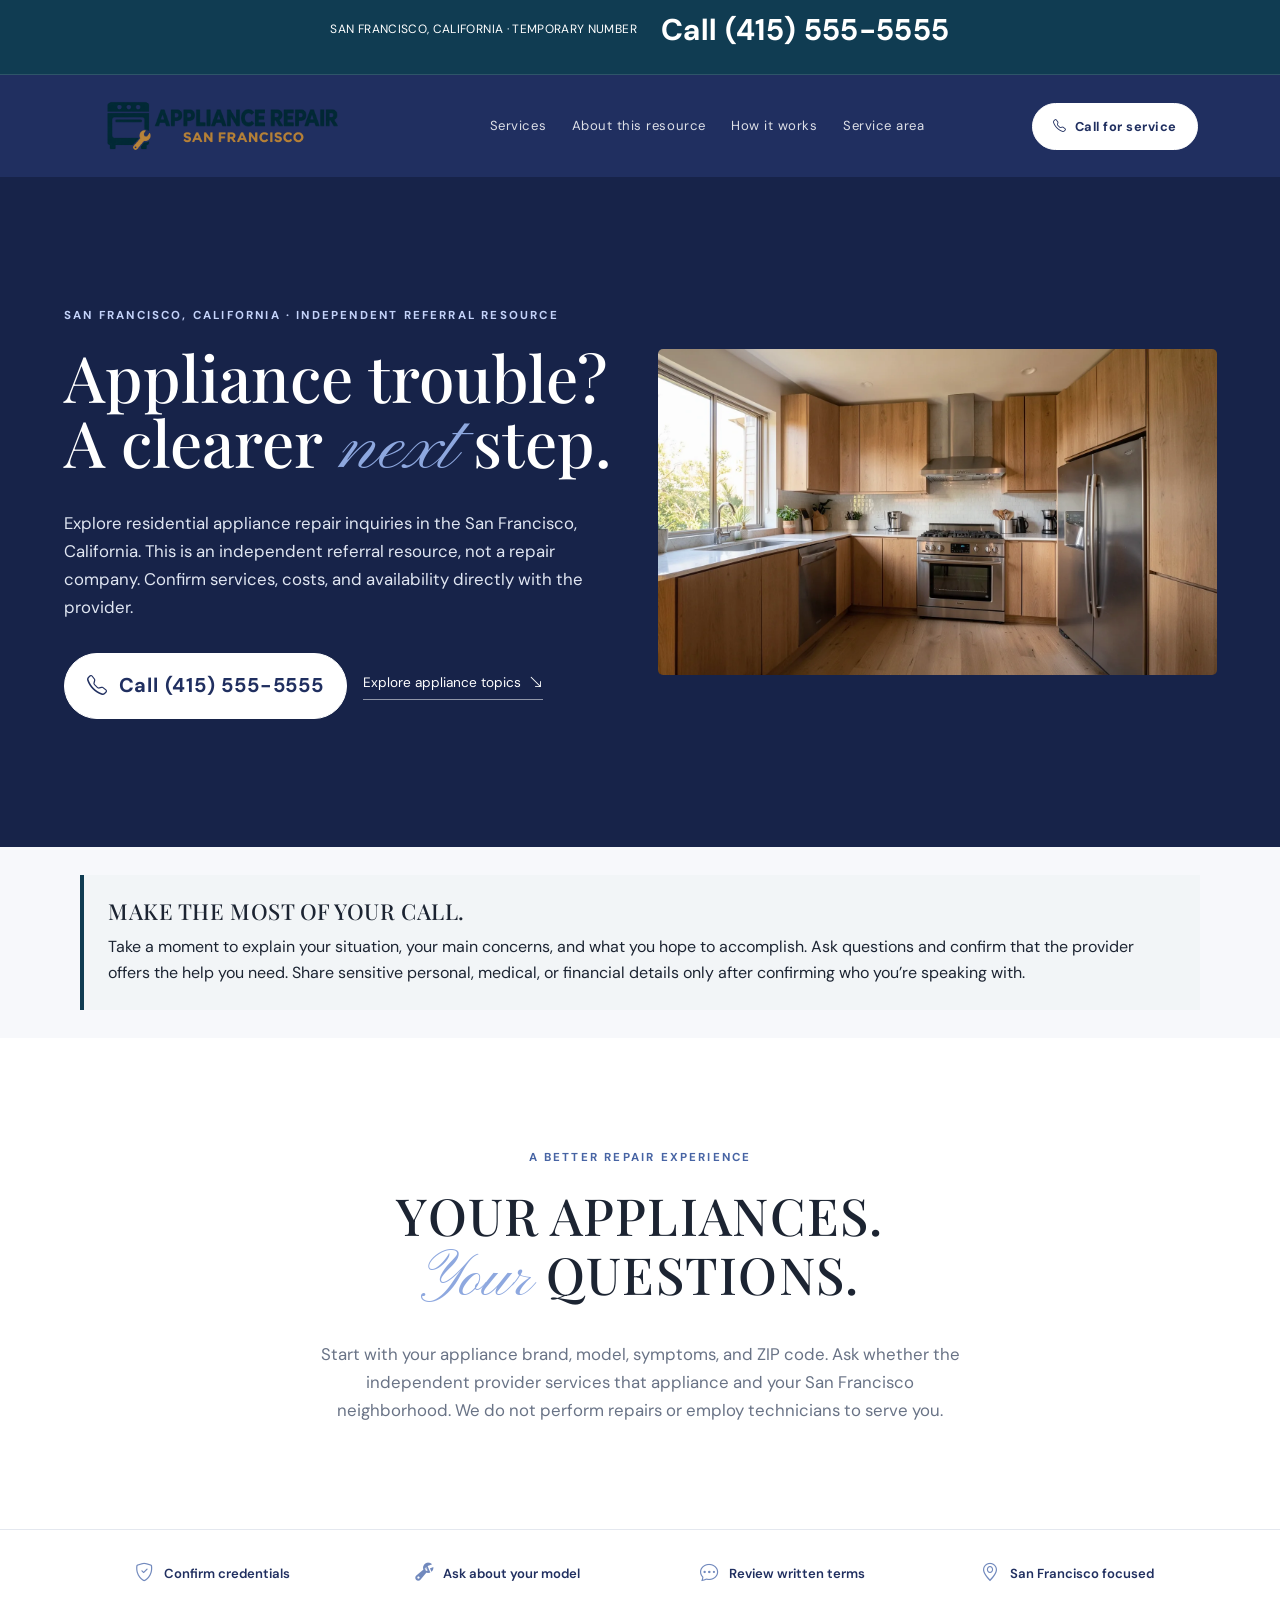
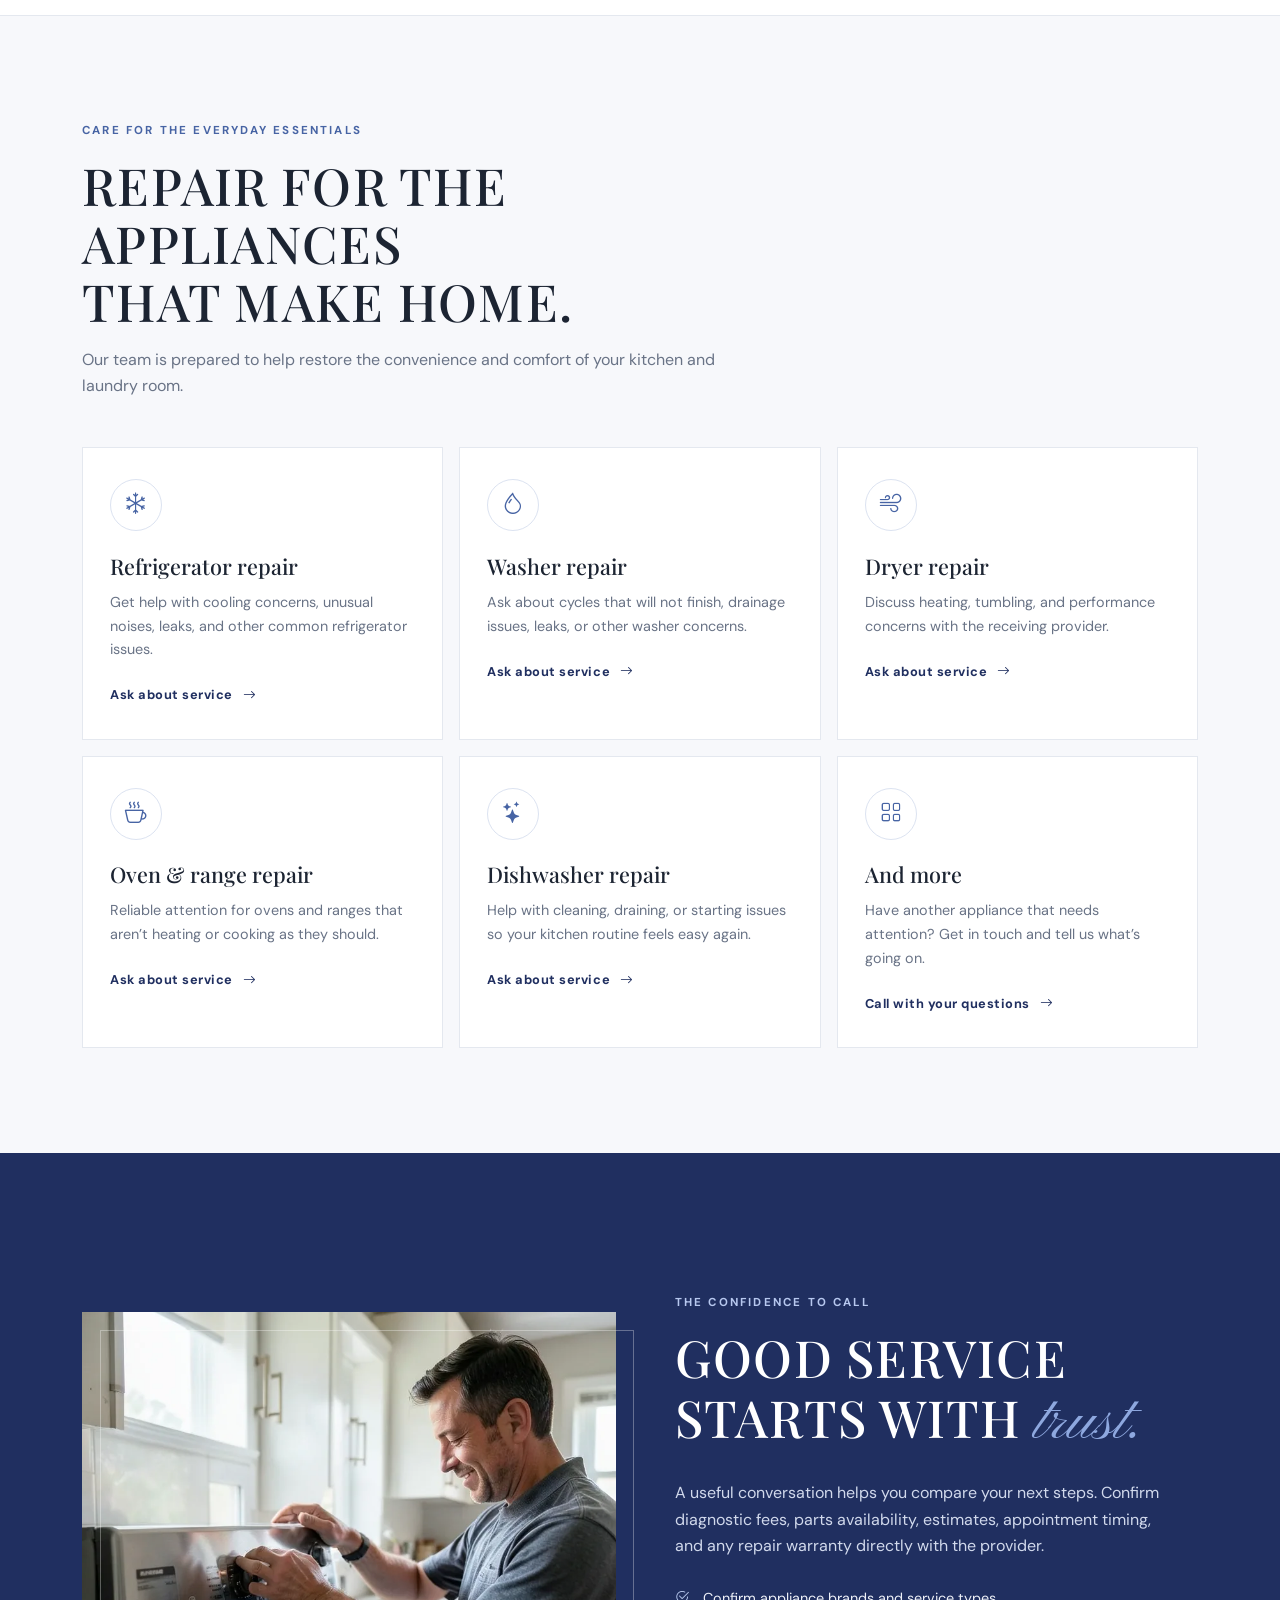
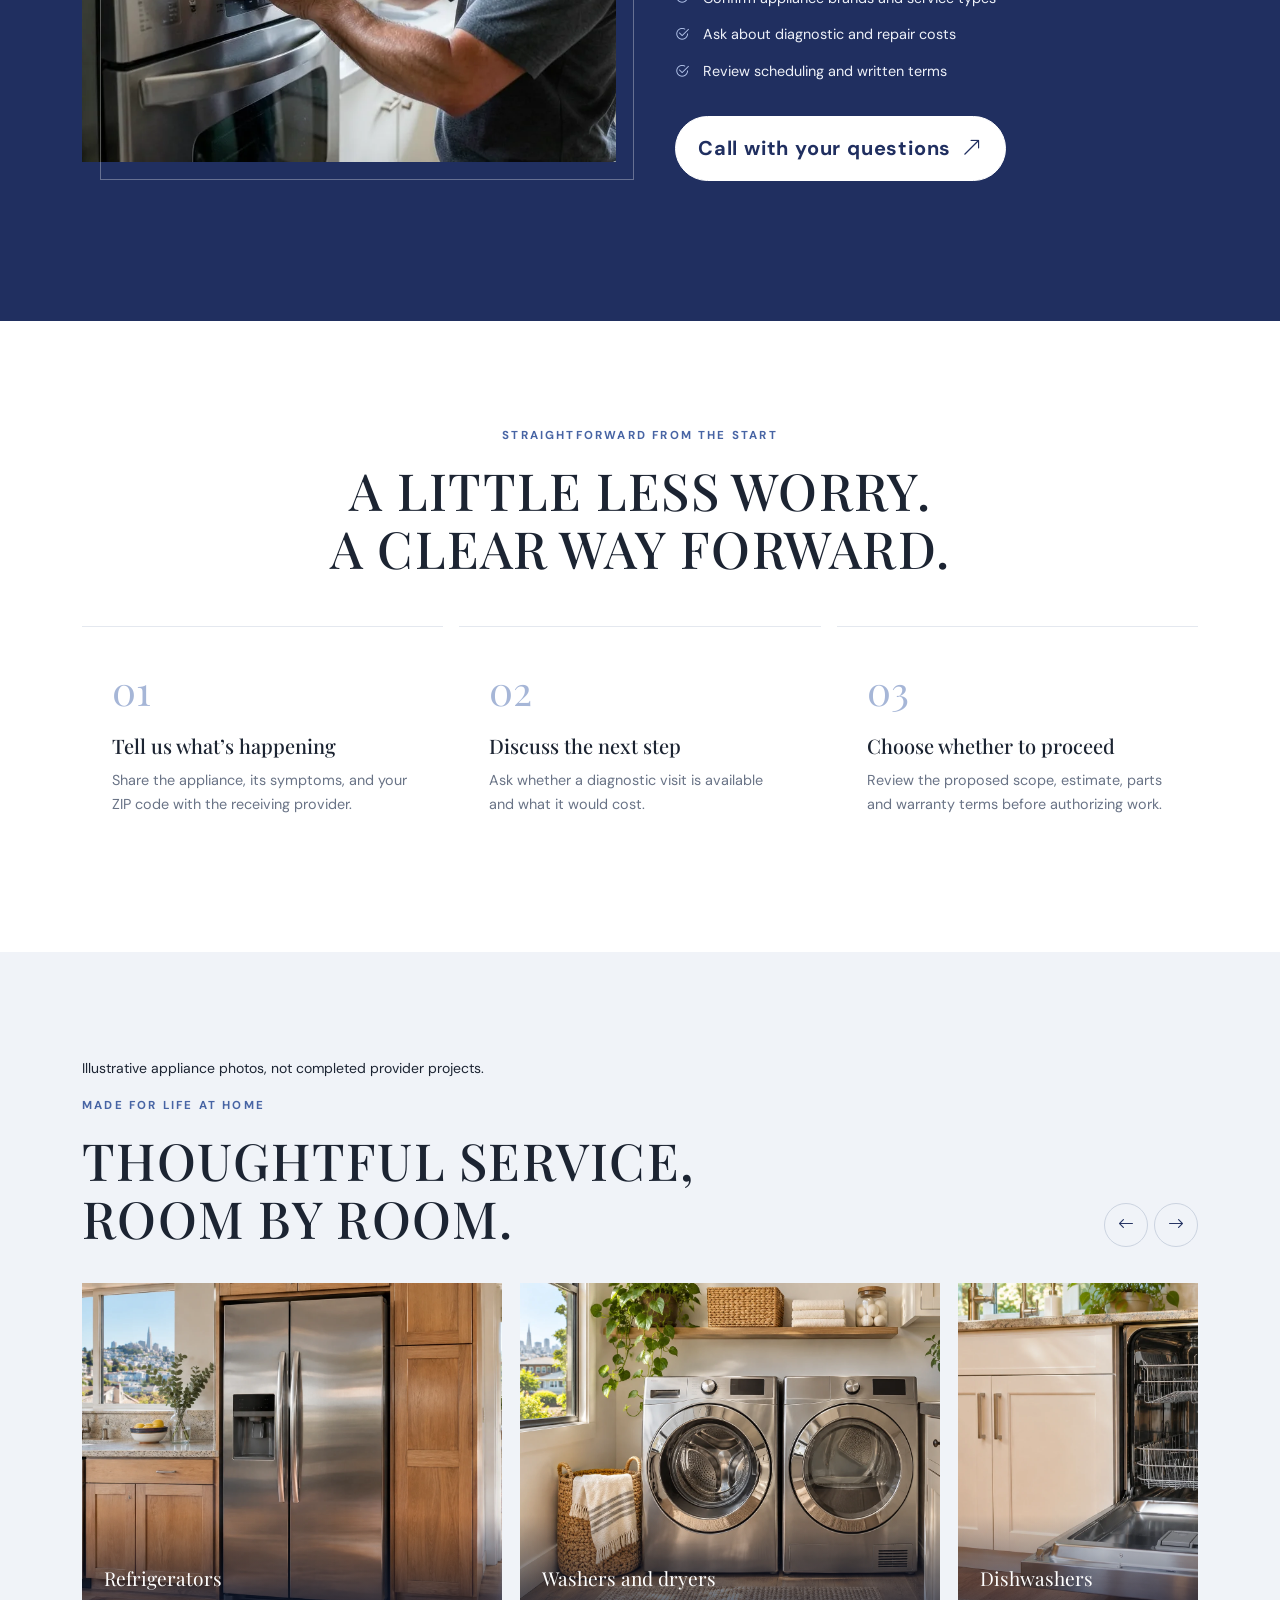
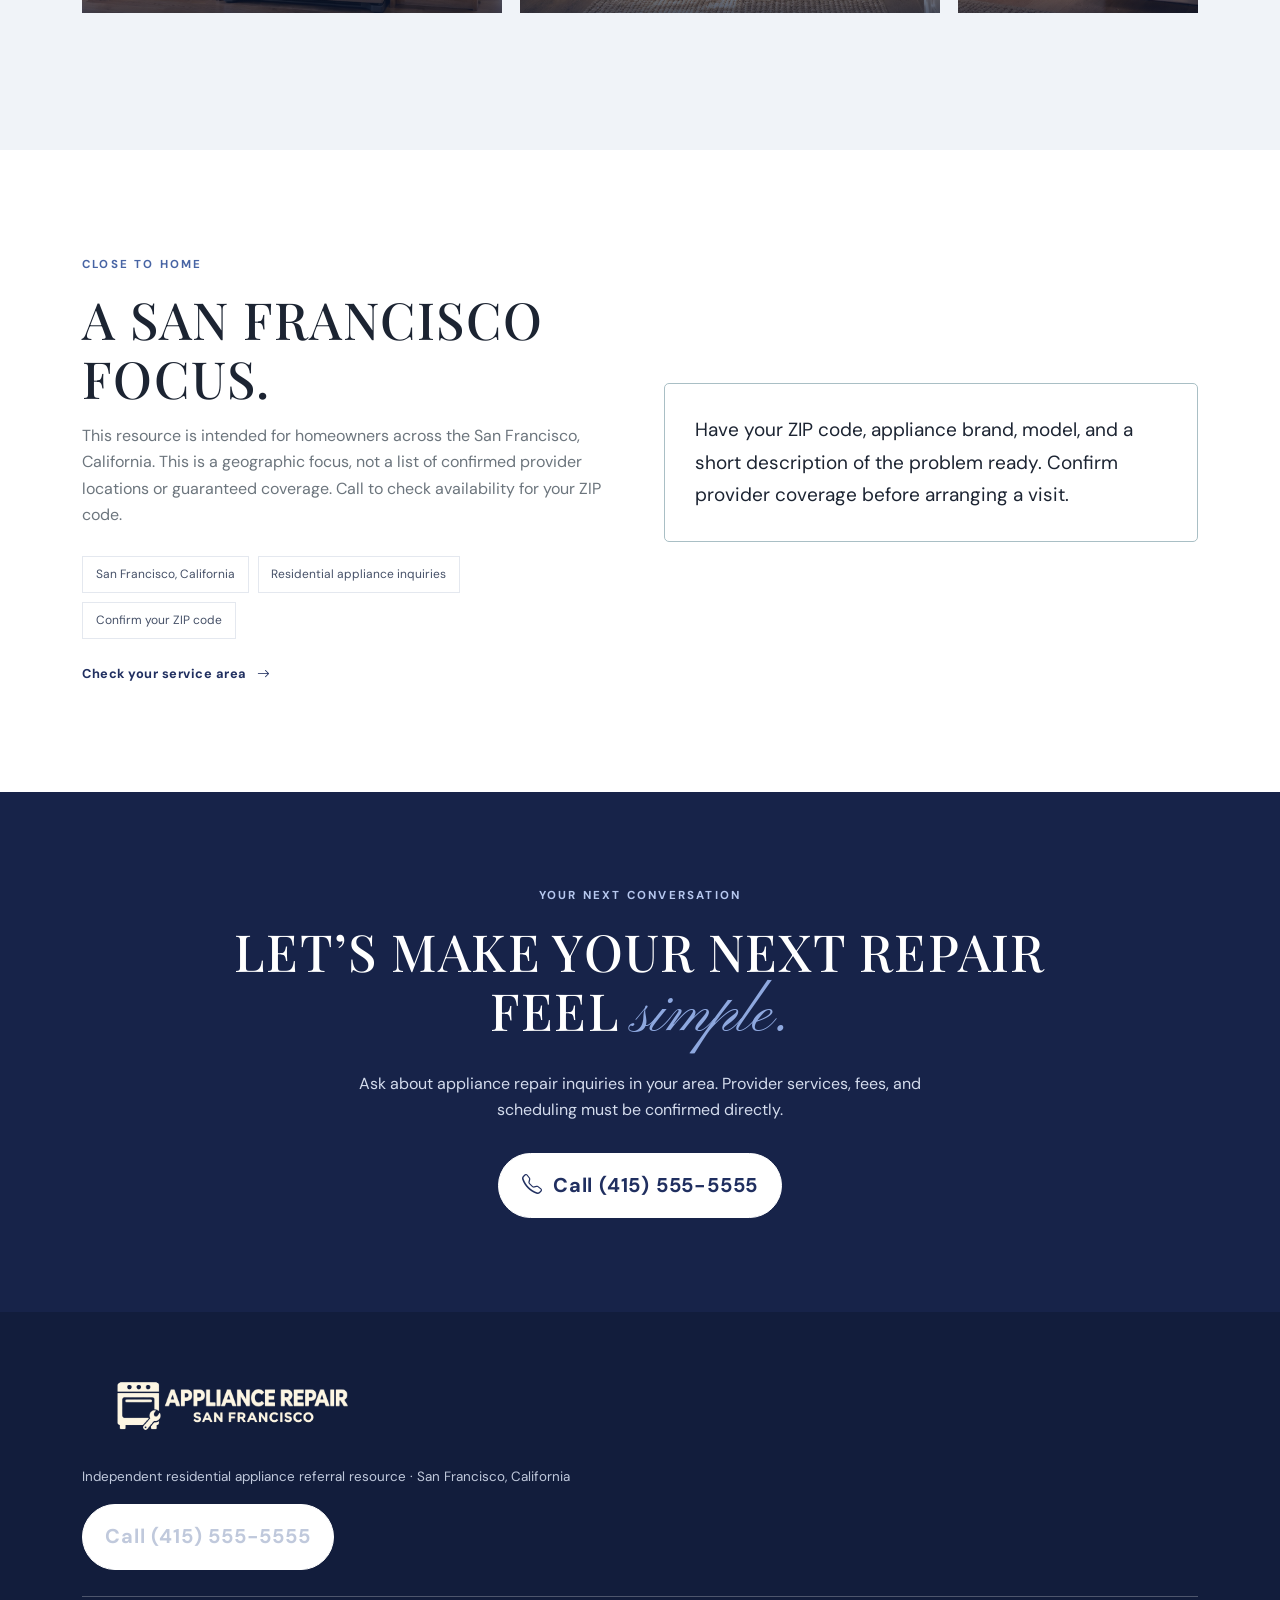
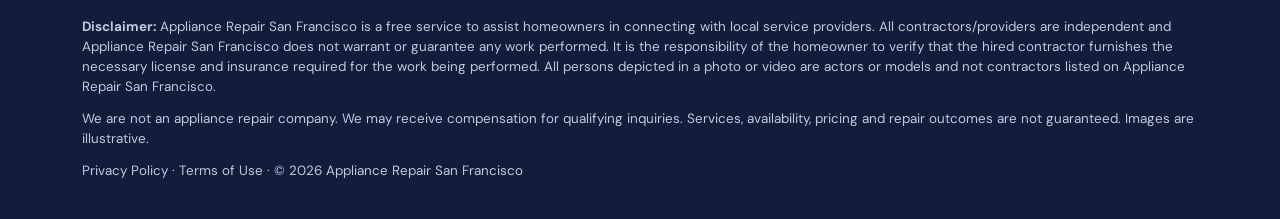
==== index.html @ e48ac413 "Add files via upload" ====
<!doctype html>
<html lang="en">
<head>
  <meta charset="utf-8">
  <meta name="viewport" content="width=device-width, initial-scale=1">
  <meta name="description" content="Independent residential appliance repair referral information for the San Francisco, California. Ask about appliance brands, service availability, costs and scheduling.">
  <title>Appliance Repair San Francisco | Trusted Local Service</title>
  <link rel="preconnect" href="https://fonts.googleapis.com">
  <link rel="preconnect" href="https://fonts.gstatic.com" crossorigin>
  <link href="https://fonts.googleapis.com/css2?family=DM+Sans:wght@400;500;600;700&family=Playfair+Display:wght@500;600;700&family=Pinyon+Script&display=swap" rel="stylesheet">
  <link href="https://cdn.jsdelivr.net/npm/bootstrap@5.3.3/dist/css/bootstrap.min.css" rel="stylesheet">
  <link href="https://cdn.jsdelivr.net/npm/bootstrap-icons@1.11.3/font/bootstrap-icons.min.css" rel="stylesheet">
  
<link rel="stylesheet" href="css/style.css?v=san-francisco-logo-2">
</head>
<body>
  <header class="site-nav" id="siteNav">
    <div class="topline"><a href="tel:+14155555555"><span>SAN FRANCISCO, CALIFORNIA · TEMPORARY NUMBER</span><strong>Call (415) 555-5555</strong></a></div>
    </div>
    <nav class="navbar navbar-expand-lg" aria-label="Main navigation">
      <div class="container">
        <a class="brand appliance-logo" href="index.html" aria-label="Appliance Repair San Francisco home" style="display:block;width:280px;max-width:55vw"><img src="assets/san-francisco-appliance-repair-logo.png" alt="Appliance Repair San Francisco" width="280" style="display:block;width:100%;height:auto;max-height:80px;object-fit:contain"></a>
        <button class="navbar-toggler" type="button" data-bs-toggle="collapse" data-bs-target="#mainNav" aria-controls="mainNav" aria-expanded="false" aria-label="Toggle navigation">
          <i class="bi bi-list fs-3"></i>
        </button>
        <div class="collapse navbar-collapse justify-content-center" id="mainNav">
          <ul class="navbar-nav align-items-lg-center">
            <li class="nav-item"><a class="nav-link" href="#services">Services</a></li>
            <li class="nav-item"><a class="nav-link" href="#about">About this resource</a></li>
            <li class="nav-item"><a class="nav-link" href="#process">How it works</a></li>
            <li class="nav-item"><a class="nav-link" href="#areas">Service area</a></li>
          </ul>
        </div>
        <a class="nav-cta d-none d-lg-inline-flex align-items-center gap-2" href="tel:+14155555555"><i class="bi bi-telephone"></i> Call for service</a>
      </div>
    </nav>
  </header>

  <main id="home">
    <section class="hero" aria-label="Appliance repair in the Bay Area">
      <div class="hero-sticky">
        <img class="hero-image" id="heroImage" src="assets/img-1.webp" alt="Bright modern home kitchen with stainless steel appliances">
        <div class="hero-shade"></div>
        <div class="container hero-content">
          <div class="eyebrow">San Francisco, California · Independent referral resource</div>
          <h1>Appliance trouble?<br>A clearer <span class="script">next</span> step.</h1>
          <p>Explore residential appliance repair inquiries in the San Francisco, California. This is an independent referral resource, not a repair company. Confirm services, costs, and availability directly with the provider.</p>
          <div class="hero-actions">
            <a class="btn-primary-custom" href="tel:+14155555555"><i class="bi bi-telephone"></i> Call (415) 555-5555</a>
            <a class="text-link" href="#services">Explore appliance topics <i class="bi bi-arrow-down-right ms-1"></i></a>
          </div>
        </div>
        <div class="hero-note">San Francisco residential appliance inquiries</div>
        
      </div>
    </section><aside class="call-preparation"><h2>Make the most of your call.</h2><p>Take a moment to explain your situation, your main concerns, and what you hope to accomplish. Ask questions and confirm that the provider offers the help you need. Share sensitive personal, medical, or financial details only after confirming who you’re speaking with.</p></aside>

    <section class="intro">
      <div class="container reveal">
        <div class="intro-copy">
          <div class="eyebrow">A better repair experience</div>
          <h2>Your appliances.<br><span class="script">Your</span> questions.</h2>
          <p>Start with your appliance brand, model, symptoms, and ZIP code. Ask whether the independent provider services that appliance and your San Francisco neighborhood. We do not perform repairs or employ technicians to serve you.</p>
        </div>
      </div>
    </section>
    <div class="trust-strip">
      <div class="container">
        <div class="row align-items-center">
          <div class="col-6 col-md-3 trust-item"><i class="bi bi-shield-check"></i> Confirm credentials</div>
          <div class="col-6 col-md-3 trust-item"><i class="bi bi-wrench-adjustable"></i> Ask about your model</div>
          <div class="col-6 col-md-3 trust-item"><i class="bi bi-chat-dots"></i> Review written terms</div>
          <div class="col-6 col-md-3 trust-item"><i class="bi bi-geo-alt"></i> San Francisco focused</div>
        </div>
      </div>
    </div>

    <section class="services-section section-pad" id="services">
      <div class="container">
        <div class="section-heading reveal mb-5">
          <div class="eyebrow">Care for the everyday essentials</div>
          <h2 class="mt-3">Repair for the appliances<br>that make home.</h2>
          <p>Our team is prepared to help restore the convenience and comfort of your kitchen and laundry room.</p>
        </div>
        <div class="row g-3">
          <div class="col-sm-6 col-lg-4 reveal"><article class="service-card"><div class="service-icon"><i class="bi bi-snow"></i></div><h3>Refrigerator repair</h3><p>Get help with cooling concerns, unusual noises, leaks, and other common refrigerator issues.</p><a class="arrow-link" href="tel:+14155555555">Ask about service <i class="bi bi-arrow-right"></i></a></article></div>
          <div class="col-sm-6 col-lg-4 reveal"><article class="service-card"><div class="service-icon"><i class="bi bi-droplet"></i></div><h3>Washer repair</h3><p>Ask about cycles that will not finish, drainage issues, leaks, or other washer concerns.</p><a class="arrow-link" href="tel:+14155555555">Ask about service <i class="bi bi-arrow-right"></i></a></article></div>
          <div class="col-sm-6 col-lg-4 reveal"><article class="service-card"><div class="service-icon"><i class="bi bi-wind"></i></div><h3>Dryer repair</h3><p>Discuss heating, tumbling, and performance concerns with the receiving provider.</p><a class="arrow-link" href="tel:+14155555555">Ask about service <i class="bi bi-arrow-right"></i></a></article></div>
          <div class="col-sm-6 col-lg-4 reveal"><article class="service-card"><div class="service-icon"><i class="bi bi-cup-hot"></i></div><h3>Oven &amp; range repair</h3><p>Reliable attention for ovens and ranges that aren’t heating or cooking as they should.</p><a class="arrow-link" href="tel:+14155555555">Ask about service <i class="bi bi-arrow-right"></i></a></article></div>
          <div class="col-sm-6 col-lg-4 reveal"><article class="service-card"><div class="service-icon"><i class="bi bi-stars"></i></div><h3>Dishwasher repair</h3><p>Help with cleaning, draining, or starting issues so your kitchen routine feels easy again.</p><a class="arrow-link" href="tel:+14155555555">Ask about service <i class="bi bi-arrow-right"></i></a></article></div>
          <div class="col-sm-6 col-lg-4 reveal"><article class="service-card"><div class="service-icon"><i class="bi bi-grid"></i></div><h3>And more</h3><p>Have another appliance that needs attention? Get in touch and tell us what’s going on.</p><a class="arrow-link" href="tel:+14155555555">Call with your questions <i class="bi bi-arrow-right"></i></a></article></div>
        </div>
      </div>
    </section>

    <section class="about-section section-pad" id="about">
      <div class="container">
        <div class="row align-items-center g-5">
          <div class="col-lg-6 reveal">
            <div class="about-photo-wrap">
              <img class="about-photo" src="assets/img-3.webp" alt="Appliance technician carefully working in a bright home kitchen">
              <div class="photo-frame"></div>
            </div>
          </div>
          <div class="col-lg-6 reveal">
            <div class="about-copy">
              <div class="eyebrow">The confidence to call</div>
              <h2>Good service<br>starts with <span class="script">trust.</span></h2>
              <p>A useful conversation helps you compare your next steps. Confirm diagnostic fees, parts availability, estimates, appointment timing, and any repair warranty directly with the provider.</p>
              <ul class="about-list">
                <li><i class="bi bi-check2-circle"></i> Confirm appliance brands and service types</li>
                <li><i class="bi bi-check2-circle"></i> Ask about diagnostic and repair costs</li>
                <li><i class="bi bi-check2-circle"></i> Review scheduling and written terms</li>
              </ul>
              <a class="btn-primary-custom" href="tel:+14155555555">Call with your questions <i class="bi bi-arrow-up-right"></i></a>
            </div>
          </div>
        </div>
      </div>
    </section>

    

    <section class="process-section section-pad" id="process">
      <div class="container">
        <div class="section-heading text-center mx-auto reveal mb-5">
          <div class="eyebrow">Straightforward from the start</div>
          <h2 class="mt-3">A little less worry.<br>A clear way forward.</h2>
        </div>
        <div class="row g-3">
          <div class="col-md-4 reveal"><article class="step"><div class="step-num">01</div><h3>Tell us what’s happening</h3><p>Share the appliance, its symptoms, and your ZIP code with the receiving provider.</p></article></div>
          <div class="col-md-4 reveal"><article class="step"><div class="step-num">02</div><h3>Discuss the next step</h3><p>Ask whether a diagnostic visit is available and what it would cost.</p></article></div>
          <div class="col-md-4 reveal"><article class="step"><div class="step-num">03</div><h3>Choose whether to proceed</h3><p>Review the proposed scope, estimate, parts and warranty terms before authorizing work.</p></article></div>
        </div>
      </div>
    </section>

    <section class="gallery-section section-pad"><p class="container small">Illustrative appliance photos, not completed provider projects.</p>
      <div class="container">
        <div class="gallery-head reveal">
          <div><div class="eyebrow">Made for life at home</div><h2 class="mt-3 mb-0">Thoughtful service,<br>room by room.</h2></div>
          <div class="gallery-controls d-none d-sm-block"><button type="button" id="slidePrev" aria-label="Previous images"><i class="bi bi-arrow-left"></i></button><button type="button" id="slideNext" aria-label="Next images"><i class="bi bi-arrow-right"></i></button></div>
        </div>
        <div class="gallery-track" id="galleryTrack" aria-label="Appliance service gallery">
          <figure class="gallery-card"><img src="assets/bay-area-refrigerator.webp" alt="Stainless steel side-by-side refrigerator in a residential kitchen" loading="lazy"><figcaption class="gallery-caption">Refrigerators</figcaption></figure>
          <figure class="gallery-card"><img src="assets/bay-area-laundry.webp" alt="Front-loading washer and dryer in a residential laundry room" loading="lazy"><figcaption class="gallery-caption">Washers and dryers</figcaption></figure>
          <figure class="gallery-card"><img src="assets/bay-area-dishwasher.webp" alt="Open dishwasher beneath a home kitchen counter" loading="lazy"><figcaption class="gallery-caption">Dishwashers</figcaption></figure>
          <figure class="gallery-card"><img src="assets/bay-area-range.webp" alt="Stainless steel residential electric range and oven" loading="lazy"><figcaption class="gallery-caption">Ovens and ranges</figcaption></figure>
        </div>
      </div>
    </section>

    <section class="service-area section-pad" id="areas">
      <div class="container">
        <div class="row align-items-center g-5">
          <div class="col-lg-6 reveal">
            <div class="eyebrow">Close to home</div>
            <h2 class="mt-3">A San Francisco<br>focus.</h2>
            <p class="text-secondary mt-3">This resource is intended for homeowners across the San Francisco, California. This is a geographic focus, not a list of confirmed provider locations or guaranteed coverage. Call to check availability for your ZIP code.</p>
            <div class="area-pills"><span>San Francisco, California</span><span>Residential appliance inquiries</span><span>Confirm your ZIP code</span></div>
            <a class="arrow-link d-inline-block mt-4" href="tel:+14155555555">Check your service area <i class="bi bi-arrow-right"></i></a>
          </div>
          <div class="col-lg-6 reveal">
            <p class="coverage-note">Have your ZIP code, appliance brand, model, and a short description of the problem ready. Confirm provider coverage before arranging a visit.</p>
          </div>
        </div>
      </div>
    </section>

    <section class="quote-section">
      <div class="container reveal">
        <div class="eyebrow">Your next conversation</div>
        <h2>Let’s make your next repair feel <span class="script">simple.</span></h2>
        <p>Ask about appliance repair inquiries in your area. Provider services, fees, and scheduling must be confirmed directly.</p>
        <a class="btn-primary-custom" href="tel:+14155555555"><i class="bi bi-telephone"></i> Call (415) 555-5555</a>
      </div>
    </section>
  </main>

  <footer class="footer"><div class="container"><a class="brand appliance-logo" href="index.html" aria-label="Appliance Repair San Francisco home" style="display:block;width:280px;max-width:55vw"><img src="assets/san-francisco-appliance-repair-logo.png" alt="Appliance Repair San Francisco" width="280" style="display:block;width:100%;height:auto;max-height:80px;object-fit:contain"></a><p>Independent residential appliance referral resource · San Francisco, California</p><a class="btn-primary-custom" href="tel:+14155555555">Call (415) 555-5555</a><div class="ppc-disclaimer"><p><strong>Disclaimer:</strong> Appliance Repair San Francisco is a free service to assist homeowners in connecting with local service providers. All contractors/providers are independent and Appliance Repair San Francisco does not warrant or guarantee any work performed. It is the responsibility of the homeowner to verify that the hired contractor furnishes the necessary license and insurance required for the work being performed. All persons depicted in a photo or video are actors or models and not contractors listed on Appliance Repair San Francisco.</p><p>We are not an appliance repair company. We may receive compensation for qualifying inquiries. Services, availability, pricing and repair outcomes are not guaranteed. Images are illustrative.</p><p><a href="privacy.html">Privacy Policy</a> · <a href="terms.html">Terms of Use</a> · © 2026 Appliance Repair San Francisco</p></div></div></footer>

  <script src="https://cdn.jsdelivr.net/npm/bootstrap@5.3.3/dist/js/bootstrap.bundle.min.js"></script>
  <script>const t=document.getElementById('galleryTrack');const reduced=window.matchMedia('(prefers-reduced-motion: reduce)').matches;document.getElementById('slidePrev').addEventListener('click',()=>t.scrollBy({left:-440,behavior:reduced?'auto':'smooth'}));document.getElementById('slideNext').addEventListener('click',()=>t.scrollBy({left:440,behavior:reduced?'auto':'smooth'}));</script>
</body>
</html>
---- css/style.css ----
:root{--navy:#202f60;--navy-deep:#172349;--blue:#4764a4;--ink:#1c2432;--paper:#f7f8fb;--muted:#697386;--line:#e4e8ef;--white:#fff}
    *{box-sizing:border-box}
    html{scroll-behavior:smooth;scroll-padding-top:90px}
    body{font-family:"DM Sans",sans-serif;color:var(--ink);background:var(--paper);line-height:1.65}
    h1,h2,h3,.display-serif{font-family:"Playfair Display",serif}
    h2{font-size:clamp(2rem,4vw,3.4rem);line-height:1.14;letter-spacing:.025em;text-transform:uppercase}
    .script{font-family:"Pinyon Script",cursive;text-transform:none;color:#8ea8df;font-size:1.25em;font-weight:400;letter-spacing:0}
    .eyebrow{font-size:.72rem;letter-spacing:.19em;text-transform:uppercase;font-weight:700;color:var(--blue)}
    .site-nav{position:fixed;inset:0 0 auto;z-index:1000;background:var(--navy);color:#fff;transition:background .3s,box-shadow .3s}
    .site-nav.scrolled{background:rgba(26,40,80,.94);backdrop-filter:blur(12px);box-shadow:0 8px 30px #111a3528}
    .topline{height:36px;border-bottom:1px solid #ffffff20;font-size:.73rem;letter-spacing:.03em}
    .topline a{color:#fff;text-decoration:none}
    .navbar{min-height:78px;padding-top:.7rem;padding-bottom:.7rem}
    .brand{display:flex;align-items:center;gap:.7rem;color:white;text-decoration:none;font-weight:700;line-height:1.1;font-size:.94rem;letter-spacing:.02em}
    .brand-mark{width:38px;height:38px;border:1px solid #ffffff80;border-radius:50%;display:grid;place-items:center;color:#d7e2ff;font-size:1.1rem}
    .nav-link{color:#ffffffd9!important;font-size:.82rem;letter-spacing:.04em;padding:.65rem .8rem!important}
    .nav-link:hover{color:#fff!important}
    .nav-cta,.btn-primary-custom{background:#fff;color:var(--navy);border:1px solid #fff;border-radius:999px;padding:.75rem 1.25rem;font-size:.8rem;font-weight:700;letter-spacing:.04em;text-decoration:none;transition:.25s}
    .nav-cta:hover{background:#e9efff;color:var(--navy);transform:translateY(-2px)}
    .navbar-toggler{color:white;border-color:#ffffff60}
    .navbar-toggler:focus{box-shadow:0 0 0 .2rem #ffffff36}
    .hero{height:100svh;min-height:670px;position:relative;background:#172349}
    .hero-sticky{position:sticky;top:0;height:100svh;min-height:670px;overflow:hidden}
    .hero-image,.hero-image-two{position:absolute;inset:0;width:100%;height:100%;object-fit:cover}
    .hero-image{transform:scale(1.04);will-change:transform}
    .hero-image-two{opacity:0;transition:opacity .2s;will-change:opacity}
    .hero-shade{position:absolute;inset:0;background:linear-gradient(90deg,rgba(13,24,51,.78),rgba(16,29,61,.34) 58%,rgba(13,24,51,.16)),linear-gradient(0deg,rgba(12,23,46,.65),transparent 55%)}
    .hero-content{position:absolute;left:0;right:0;bottom:0;padding:0 0 clamp(5rem,11vh,9rem);color:white}
    .hero-content h1{font-size:clamp(2.8rem,7vw,6.5rem);line-height:1.02;max-width:850px;margin:1.15rem 0 1.25rem}
    .hero-content p{max-width:540px;color:#e0e6f2;font-size:1.05rem}
    .hero .eyebrow{color:#c4d3fa}
    .hero-actions{display:flex;align-items:center;gap:1rem;flex-wrap:wrap;margin-top:2rem}
    .btn-primary-custom{display:inline-flex;align-items:center;gap:.65rem;background:#fff;color:var(--navy);padding:.95rem 1.4rem}
    .btn-primary-custom:hover{background:#e7edfc;color:var(--navy);transform:translateY(-2px)}
    .text-link{color:white;text-decoration:none;font-size:.85rem;border-bottom:1px solid #ffffff85;padding-bottom:4px}
    .hero-note{position:absolute;right:4.5%;bottom:4rem;color:#ffffffd9;font-size:.73rem;letter-spacing:.15em;text-transform:uppercase;writing-mode:vertical-rl}
    .scroll-cue{position:absolute;bottom:2rem;left:50%;color:#ffffffb8;font-size:.69rem;letter-spacing:.18em;text-transform:uppercase}
    .intro{padding:110px 0 105px;background:white}
    .intro-copy{max-width:710px;margin:auto;text-align:center}
    .intro-copy h2{margin:1.2rem 0 1.5rem}
    .intro-copy p{color:var(--muted);max-width:650px;margin:0 auto;font-size:1.05rem}
    .trust-strip{border-top:1px solid var(--line);border-bottom:1px solid var(--line);background:#fff}
    .trust-item{padding:27px 12px;text-align:center;color:var(--navy);font-size:.82rem;font-weight:600}
    .trust-item i{font-size:1.15rem;margin-right:.45rem;color:#7189bd}
    .section-pad{padding:105px 0}
    .services-section{background:var(--paper)}
    .section-heading{max-width:660px}
    .section-heading p{color:var(--muted);margin-top:1rem}
    .service-card{height:100%;background:white;border:1px solid var(--line);padding:31px 27px;transition:transform .3s,box-shadow .3s}
    .service-card:hover{transform:translateY(-7px);box-shadow:0 18px 42px #17234913}
    .service-icon{width:52px;height:52px;border:1px solid #dce3f1;border-radius:50%;display:grid;place-items:center;color:var(--blue);font-size:1.35rem;margin-bottom:1.4rem}
    .service-card h3{font-size:1.35rem;margin-bottom:.7rem}
    .service-card p{font-size:.9rem;color:var(--muted);margin-bottom:1.2rem}
    .arrow-link{font-size:.8rem;font-weight:700;letter-spacing:.04em;color:var(--navy);text-decoration:none}
    .arrow-link i{margin-left:.4rem;transition:margin .2s}
    .arrow-link:hover i{margin-left:.7rem}
    .about-section{background:var(--navy);color:white;overflow:hidden}
    .about-section .eyebrow{color:#b7c8ef}
    .about-section p{color:#d1d9ec}
    .about-photo-wrap{position:relative;min-height:450px}
    .about-photo{position:absolute;width:100%;height:100%;inset:0;object-fit:cover}
    .photo-frame{position:absolute;inset:18px -18px -18px 18px;border:1px solid #ffffff50;pointer-events:none}
    .about-copy{padding:35px 7% 35px 2%}
    .about-copy h2{margin:1rem 0 1.3rem}
    .about-list{list-style:none;padding:0;margin:1.7rem 0 2rem}
    .about-list li{margin:.8rem 0;color:#eef1f8;font-size:.9rem}
    .about-list i{color:#b8c9ef;margin-right:.65rem}
    .metrics{background:#fff;padding:45px 0;border-bottom:1px solid var(--line)}
    .metric{padding:10px 25px;text-align:center;border-right:1px solid var(--line)}
    .metric:last-child{border:0}
    .metric-number{font-family:"Playfair Display",serif;color:var(--navy);font-size:2.6rem;line-height:1.1}
    .metric-label{font-size:.72rem;color:var(--muted);letter-spacing:.1em;text-transform:uppercase;margin-top:.5rem}
    .process-section{background:#fff}
    .step{padding:30px;border-top:1px solid var(--line);height:100%}
    .step-num{font-family:"Playfair Display",serif;color:#a6b6d7;font-size:2.5rem}
    .step h3{font-size:1.25rem;margin:.7rem 0}
    .step p{font-size:.9rem;color:var(--muted);margin:0}
    .gallery-section{background:#f0f3f8}
    .gallery-head{display:flex;align-items:end;justify-content:space-between;gap:1rem;margin-bottom:2rem}
    .gallery-controls button{width:44px;height:44px;border:1px solid #cbd3e0;background:transparent;border-radius:50%;color:var(--navy);margin-left:.4rem}
    .gallery-controls button:hover{background:var(--navy);color:#fff}
    .gallery-track{display:flex;gap:18px;overflow-x:auto;scroll-snap-type:x mandatory;scrollbar-width:none;padding:4px 2px 16px}
    .gallery-track::-webkit-scrollbar{display:none}
    .gallery-card{position:relative;flex:0 0 min(72vw,420px);height:330px;overflow:hidden;scroll-snap-align:start;background:#dce1ea}
    .gallery-card img{width:100%;height:100%;object-fit:cover;transition:transform .7s}
    .gallery-card:hover img{transform:scale(1.06)}
    .gallery-caption{position:absolute;inset:auto 0 0;padding:48px 22px 19px;color:white;background:linear-gradient(transparent,#0e1a34b8);font-family:"Playfair Display",serif;font-size:1.2rem}
    .service-area{background:white}
    .map-panel{min-height:290px;background:linear-gradient(130deg,#e6ebf3,#f7f8fb);display:grid;place-items:center;position:relative;overflow:hidden;border:1px solid var(--line)}
    .map-panel:before,.map-panel:after{content:"";position:absolute;width:150%;height:1px;background:#d1d9e6;transform:rotate(-25deg)}
    .map-panel:after{transform:rotate(26deg)}
    .map-pin{position:relative;z-index:1;width:58px;height:58px;border-radius:50% 50% 50% 4px;transform:rotate(-45deg);display:grid;place-items:center;background:var(--navy);color:white;box-shadow:0 8px 25px #202f6040}
    .map-pin i{transform:rotate(45deg)}
    .area-pills{display:flex;flex-wrap:wrap;gap:9px;margin-top:1.7rem}
    .area-pills span{border:1px solid var(--line);padding:.48rem .8rem;font-size:.75rem;color:#465168;background:#fff}
    .quote-section{background:var(--navy-deep);color:#fff;text-align:center;padding:94px 0}
    .quote-section .eyebrow{color:#b7c8ef}
    .quote-section h2{max-width:820px;margin:1.1rem auto}
    .quote-section p{color:#d4dced;max-width:600px;margin:0 auto 1.8rem}
    .footer{background:#121d3c;color:#d0d8e8;padding:54px 0 25px}
    .footer .brand{margin-bottom:1rem}
    .footer p,.footer a{font-size:.84rem;color:#c0c9dc}
    .footer a{text-decoration:none}
    .footer a:hover{color:white}
    .footer-title{color:white;font-size:.72rem;letter-spacing:.14em;text-transform:uppercase;margin-bottom:1rem}
    .footer-bottom{border-top:1px solid #ffffff20;margin-top:38px;padding-top:20px;font-size:.72rem;color:#9eabc5}
    .reveal{opacity:0;transform:translateY(24px);transition:opacity .7s ease,transform .7s ease}
    .reveal.visible{opacity:1;transform:none}
    @media(max-width:767px){
      .topline{height:32px}.topline .top-right{display:none}
      .navbar{min-height:68px}.navbar-collapse{background:var(--navy);padding:1rem 0 1.3rem}
      .hero{min-height:650px}.hero-sticky{min-height:650px}
      .hero-content{padding-bottom:7rem}.hero-note{display:none}.scroll-cue{left:auto;right:7%;bottom:2rem}
      .intro,.section-pad{padding:76px 0}
      .about-photo-wrap{min-height:320px;margin:0 10px}
      .about-copy{padding:60px 12px 15px}
      .metric{border:0;padding:18px 8px}
      .metric-number{font-size:2.1rem}
      .gallery-head{align-items:start}
      .gallery-card{height:280px;flex-basis:82vw}
      .quote-section{padding:75px 0}
    }
    @media(prefers-reduced-motion:reduce){
      *,*::before,*::after{scroll-behavior:auto!important;transition-duration:.01ms!important;animation-duration:.01ms!important}
      .hero-image{transform:none!important}
    }
.site-nav{position:sticky!important;top:0!important;z-index:2000}.topline{height:auto!important;min-height:75px!important;background:#103c52!important;padding:10px 18px!important}.topline>a{display:flex;align-items:center;justify-content:center;gap:24px;color:white;text-decoration:none}.topline span{font-size:12px}.topline strong{font-size:30px;line-height:1.3;white-space:nowrap}.hero{height:auto!important}.hero-sticky{position:relative!important;height:auto!important;display:grid;grid-template-columns:1fr 1fr;align-items:center;gap:35px;padding:45px max(5vw,22px);overflow:visible}.hero-image{position:relative!important;inset:auto!important;grid-column:2;grid-row:1;width:100%!important;height:auto!important;transform:none!important;object-fit:contain;border-radius:5px}.hero-content{position:relative!important;inset:auto!important;grid-column:1;grid-row:1;padding:0!important;color:#fff}.hero-content h1{font-size:clamp(44px,5vw,70px)}.hero-shade,.hero-note{display:none!important}.reveal{opacity:1!important;transform:none!important}.btn-primary-custom{font-size:20px!important}.call-preparation{max-width:1120px;width:calc(100% - 40px);margin:28px auto;padding:24px;background:#f2f5f7;border-left:4px solid #103c52}.call-preparation h2{font-size:22px;margin:0 0 10px}.call-preparation p{font-size:16px;line-height:1.6;margin:0}.coverage-note{padding:30px;border:1px solid #a9bfc5;border-radius:5px;font-size:19px;line-height:1.7}.ppc-disclaimer{margin-top:26px;padding-top:20px;border-top:1px solid #ffffff40;font-size:13px;line-height:1.5}.ppc-disclaimer p{margin-bottom:12px}.policy{max-width:900px;margin:auto;padding:55px 24px}.policy h1{font-size:44px}.policy h2{font-size:26px;margin-top:30px}section[id]{scroll-margin-top:180px}@media(max-width:767px){.topline>a{flex-direction:column;gap:2px}.topline span{font-size:10px}.topline strong{font-size:28px}.hero-sticky{display:flex;flex-direction:column;padding:25px 22px 45px}.hero-image{order:0}.hero-content{order:1}.hero-content h1{font-size:48px}}

.navbar .appliance-logo{flex:0 0 auto;margin-right:20px}.appliance-logo img{display:block;max-width:100%;height:auto}.footer .appliance-logo{width:300px!important;max-width:100%!important;margin-bottom:20px}.footer .appliance-logo img{filter:brightness(0) invert(95%) sepia(12%) saturate(250%)}.policy>.appliance-logo{margin-bottom:28px}@media(max-width:767px){.navbar .appliance-logo{width:220px!important;max-width:62vw!important;margin-right:10px}.navbar .appliance-logo img{max-height:65px!important}}
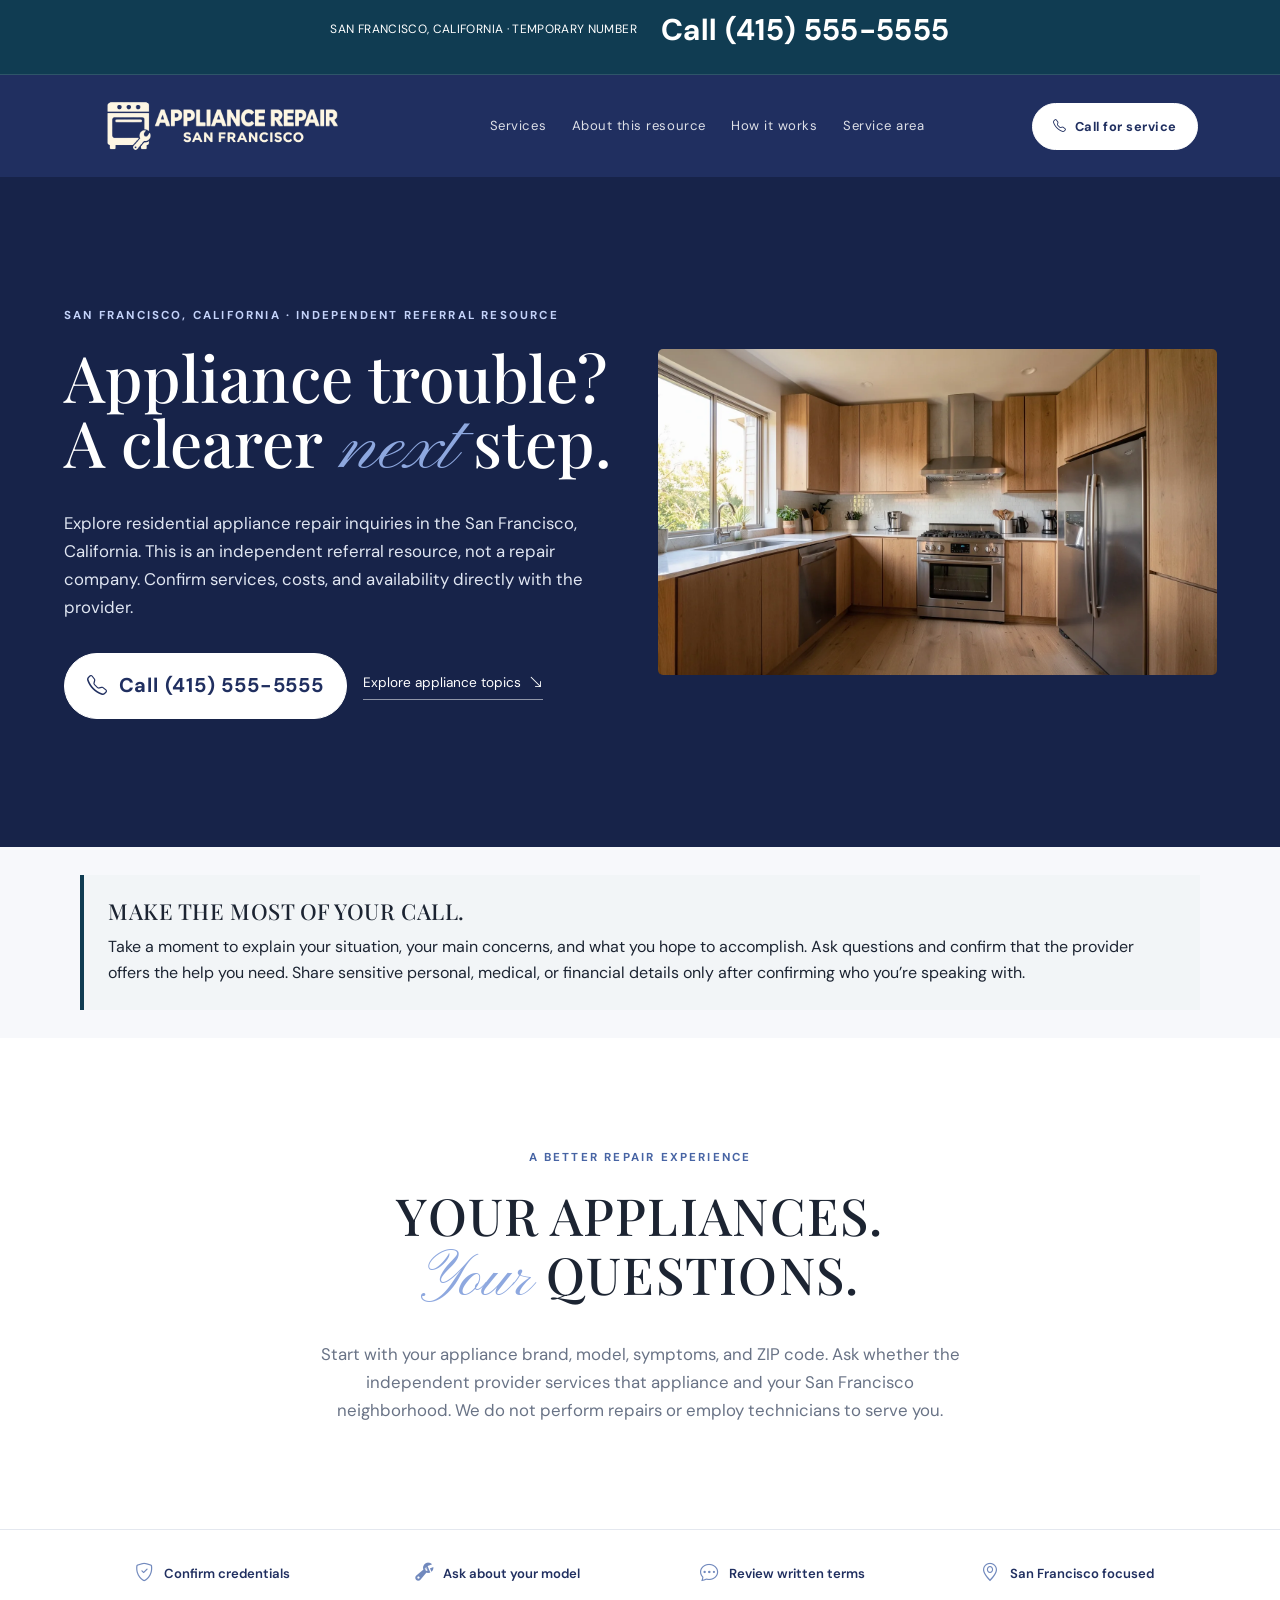
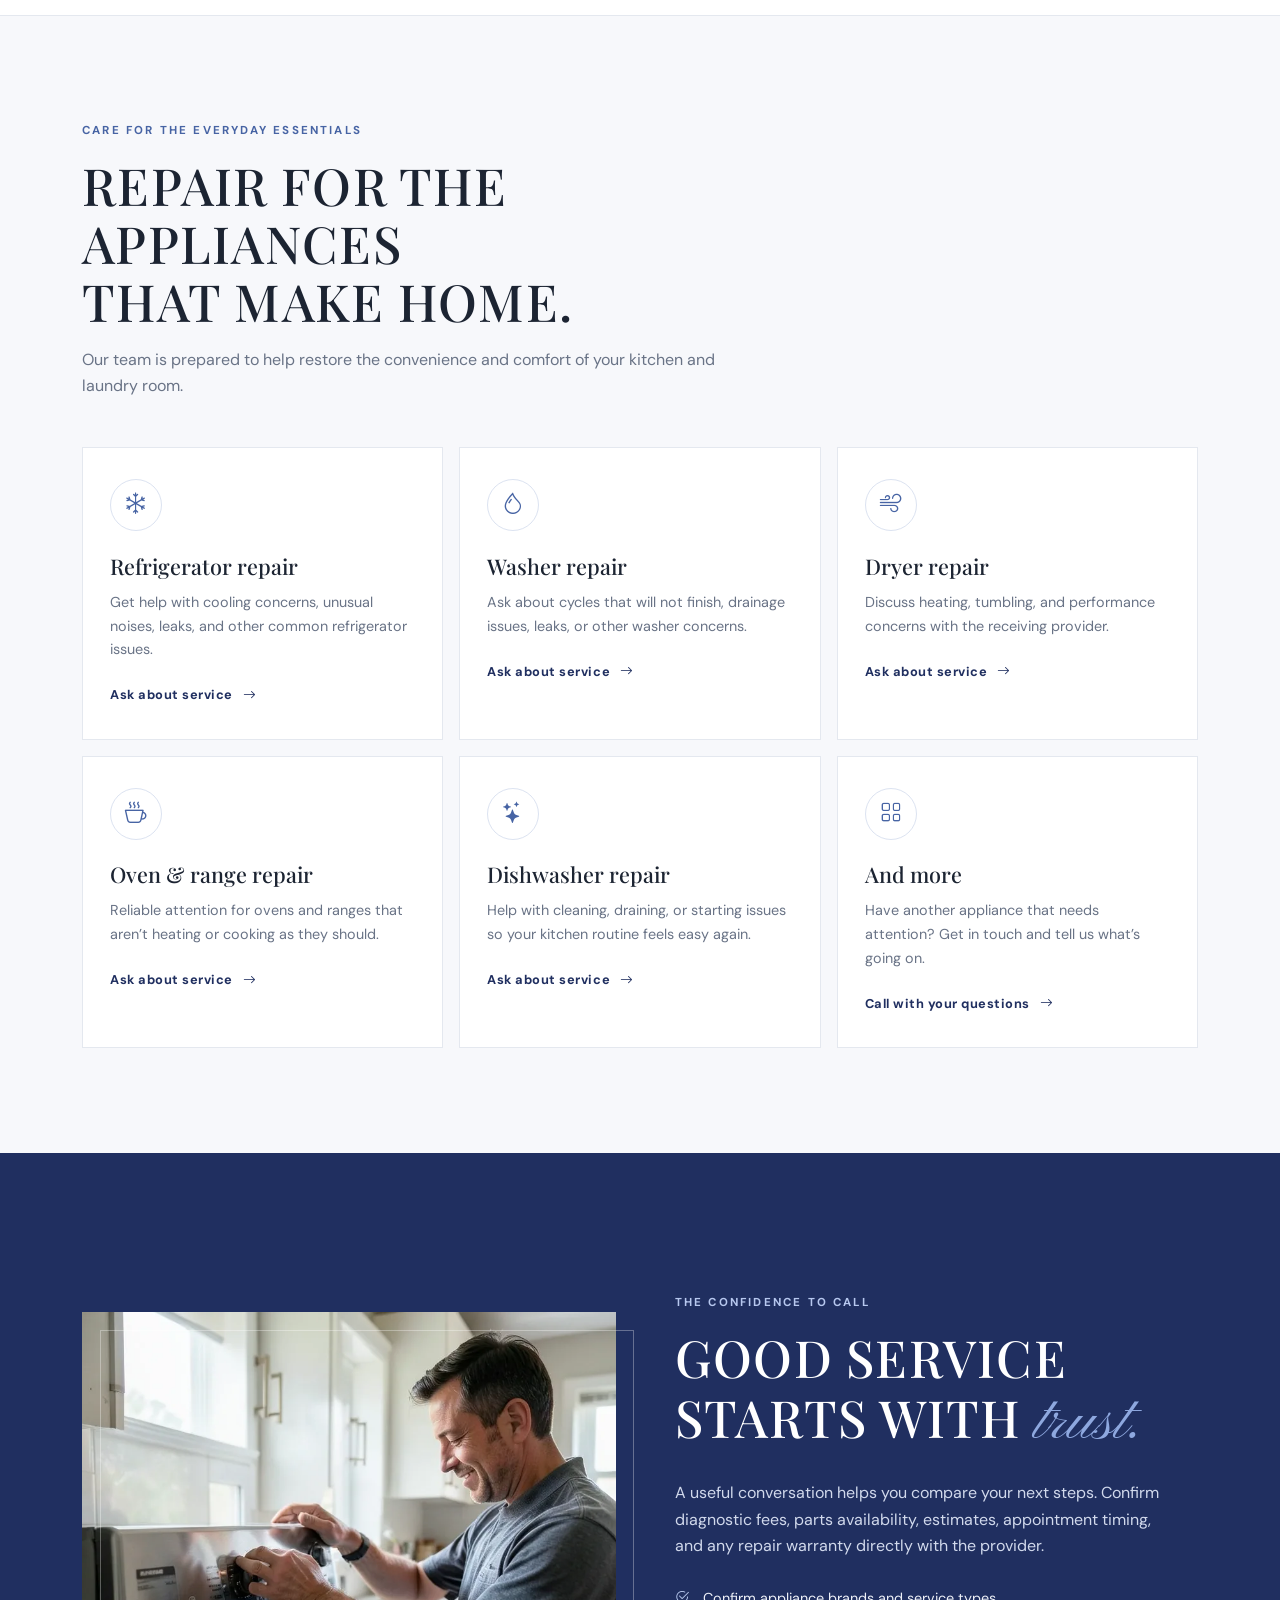
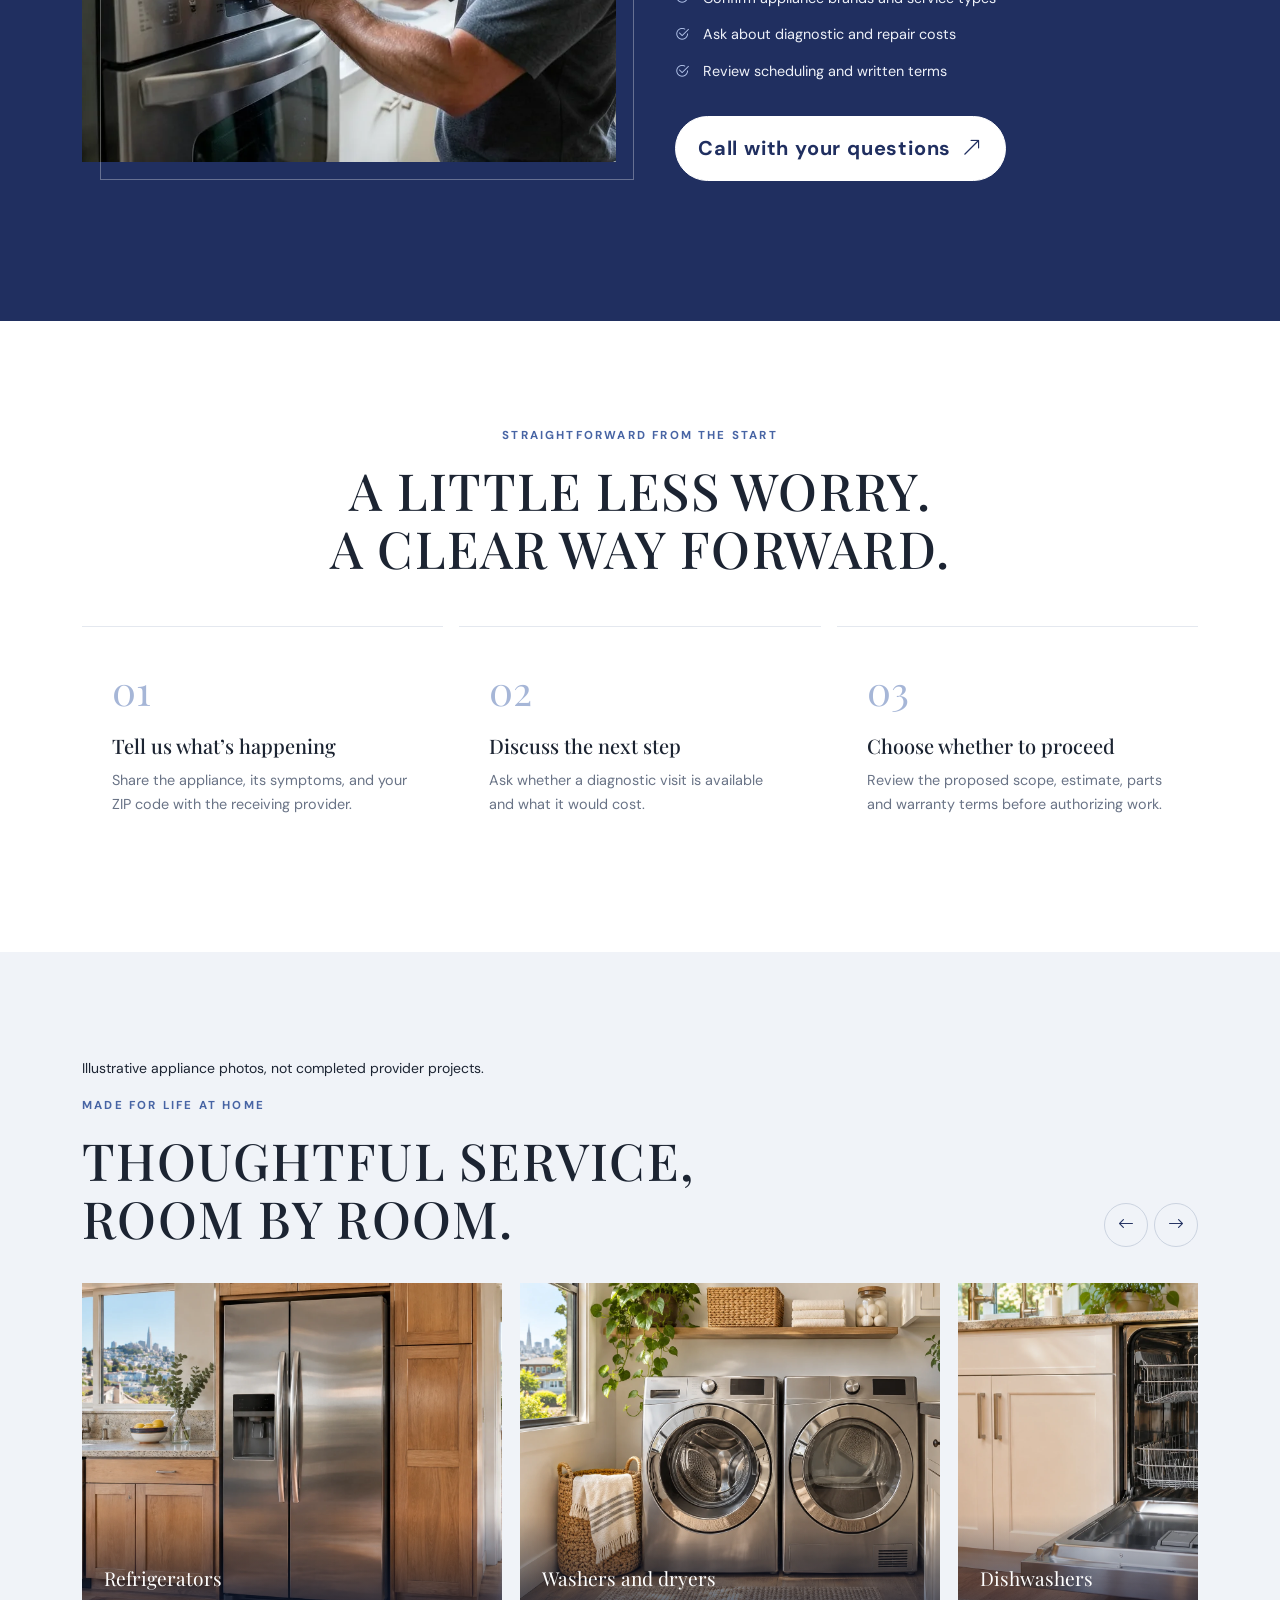
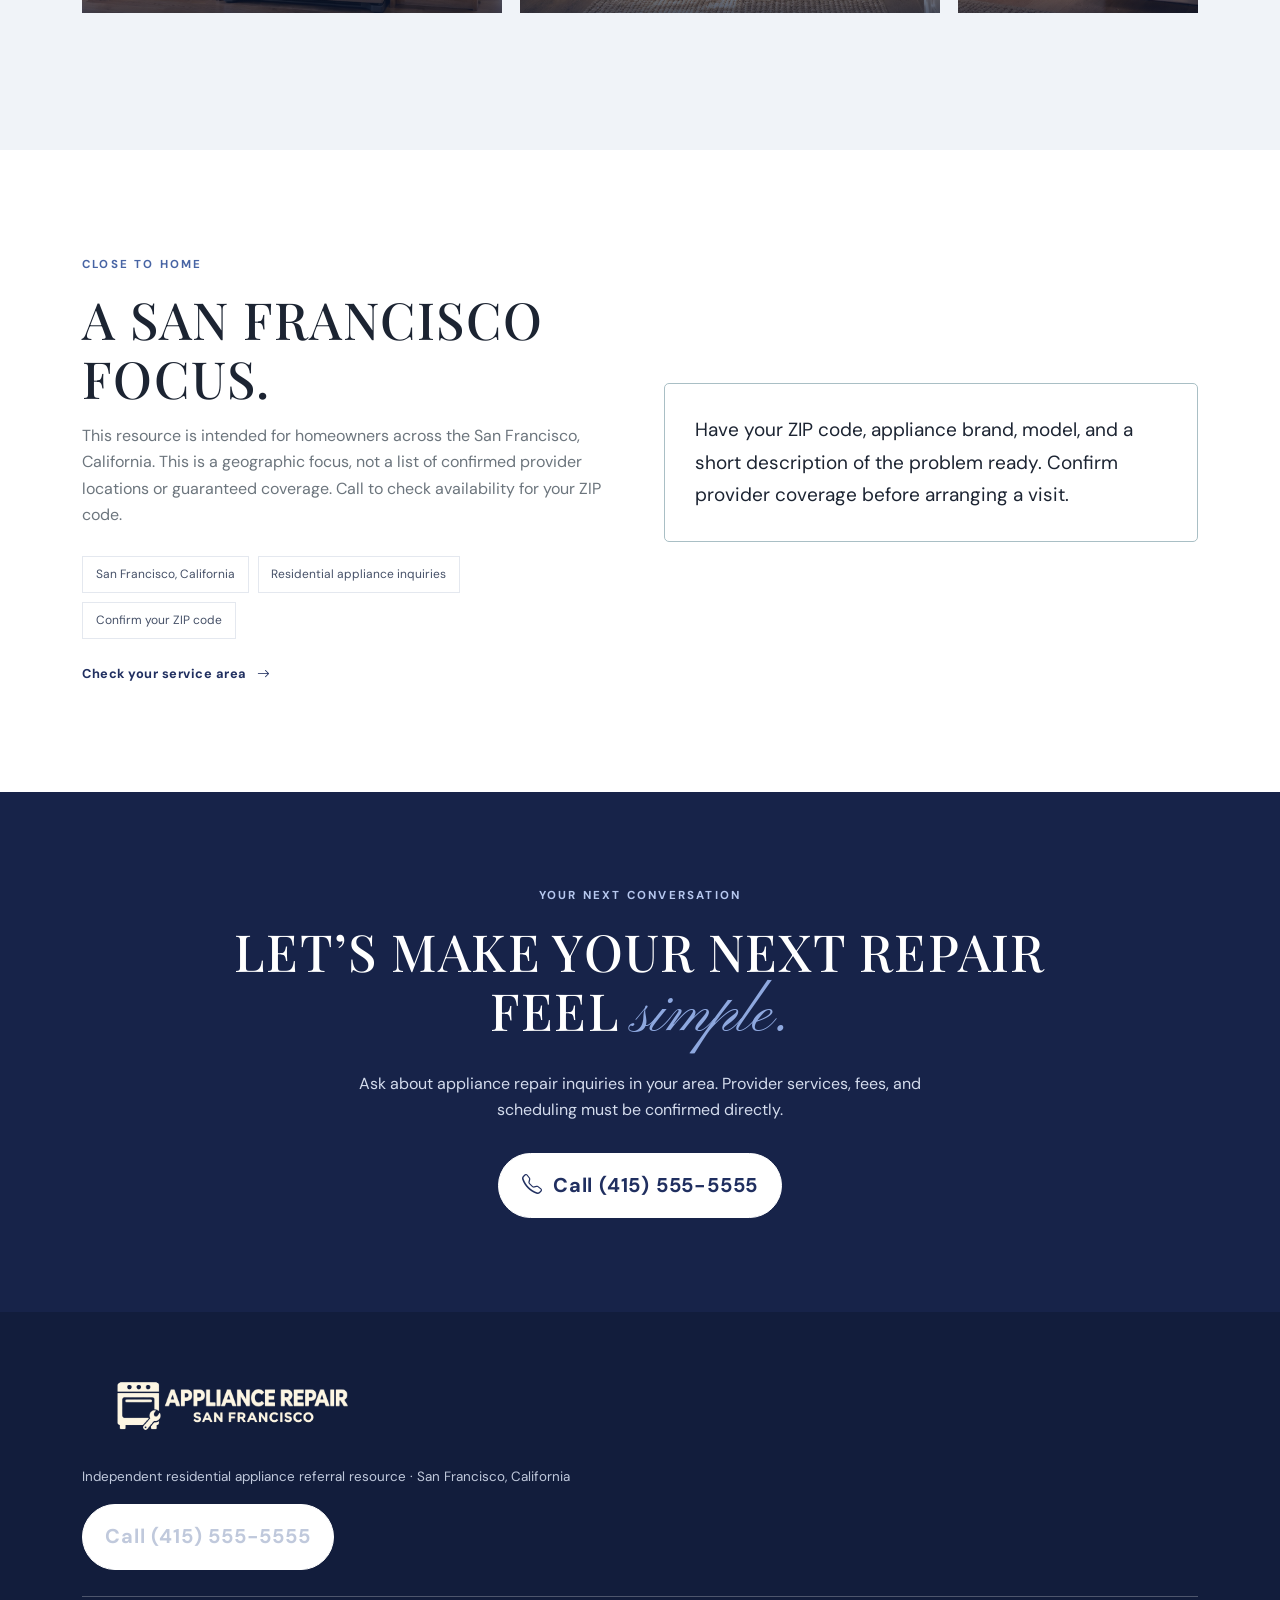
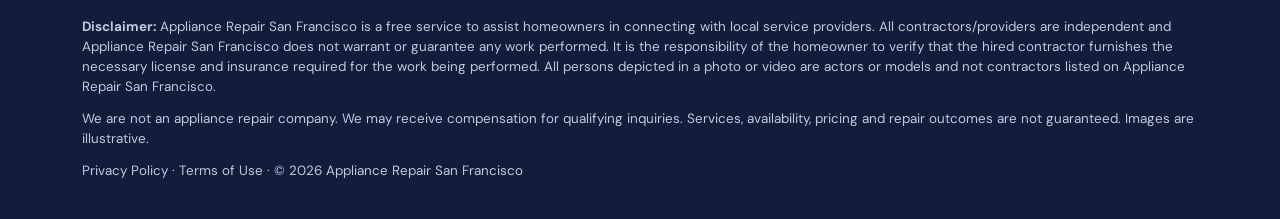
==== commit 287b895b: "Add files via upload" ====
--- a/index.html
+++ b/index.html
@@ -11,7 +11,7 @@
   <link href="https://cdn.jsdelivr.net/npm/bootstrap@5.3.3/dist/css/bootstrap.min.css" rel="stylesheet">
   <link href="https://cdn.jsdelivr.net/npm/bootstrap-icons@1.11.3/font/bootstrap-icons.min.css" rel="stylesheet">
   
-<link rel="stylesheet" href="css/style.css?v=san-francisco-logo-2">
+<link rel="stylesheet" href="css/style.css?v=san-francisco-header-light-3">
 </head>
 <body>
   <header class="site-nav" id="siteNav">
--- a/css/style.css
+++ b/css/style.css
@@ -127,3 +127,6 @@
 .site-nav{position:sticky!important;top:0!important;z-index:2000}.topline{height:auto!important;min-height:75px!important;background:#103c52!important;padding:10px 18px!important}.topline>a{display:flex;align-items:center;justify-content:center;gap:24px;color:white;text-decoration:none}.topline span{font-size:12px}.topline strong{font-size:30px;line-height:1.3;white-space:nowrap}.hero{height:auto!important}.hero-sticky{position:relative!important;height:auto!important;display:grid;grid-template-columns:1fr 1fr;align-items:center;gap:35px;padding:45px max(5vw,22px);overflow:visible}.hero-image{position:relative!important;inset:auto!important;grid-column:2;grid-row:1;width:100%!important;height:auto!important;transform:none!important;object-fit:contain;border-radius:5px}.hero-content{position:relative!important;inset:auto!important;grid-column:1;grid-row:1;padding:0!important;color:#fff}.hero-content h1{font-size:clamp(44px,5vw,70px)}.hero-shade,.hero-note{display:none!important}.reveal{opacity:1!important;transform:none!important}.btn-primary-custom{font-size:20px!important}.call-preparation{max-width:1120px;width:calc(100% - 40px);margin:28px auto;padding:24px;background:#f2f5f7;border-left:4px solid #103c52}.call-preparation h2{font-size:22px;margin:0 0 10px}.call-preparation p{font-size:16px;line-height:1.6;margin:0}.coverage-note{padding:30px;border:1px solid #a9bfc5;border-radius:5px;font-size:19px;line-height:1.7}.ppc-disclaimer{margin-top:26px;padding-top:20px;border-top:1px solid #ffffff40;font-size:13px;line-height:1.5}.ppc-disclaimer p{margin-bottom:12px}.policy{max-width:900px;margin:auto;padding:55px 24px}.policy h1{font-size:44px}.policy h2{font-size:26px;margin-top:30px}section[id]{scroll-margin-top:180px}@media(max-width:767px){.topline>a{flex-direction:column;gap:2px}.topline span{font-size:10px}.topline strong{font-size:28px}.hero-sticky{display:flex;flex-direction:column;padding:25px 22px 45px}.hero-image{order:0}.hero-content{order:1}.hero-content h1{font-size:48px}}
 
 .navbar .appliance-logo{flex:0 0 auto;margin-right:20px}.appliance-logo img{display:block;max-width:100%;height:auto}.footer .appliance-logo{width:300px!important;max-width:100%!important;margin-bottom:20px}.footer .appliance-logo img{filter:brightness(0) invert(95%) sepia(12%) saturate(250%)}.policy>.appliance-logo{margin-bottom:28px}@media(max-width:767px){.navbar .appliance-logo{width:220px!important;max-width:62vw!important;margin-right:10px}.navbar .appliance-logo img{max-height:65px!important}}
+
+/* Header logo contrast */
+.site-nav .navbar .appliance-logo img{filter:brightness(0) invert(95%) sepia(12%) saturate(250%)!important}
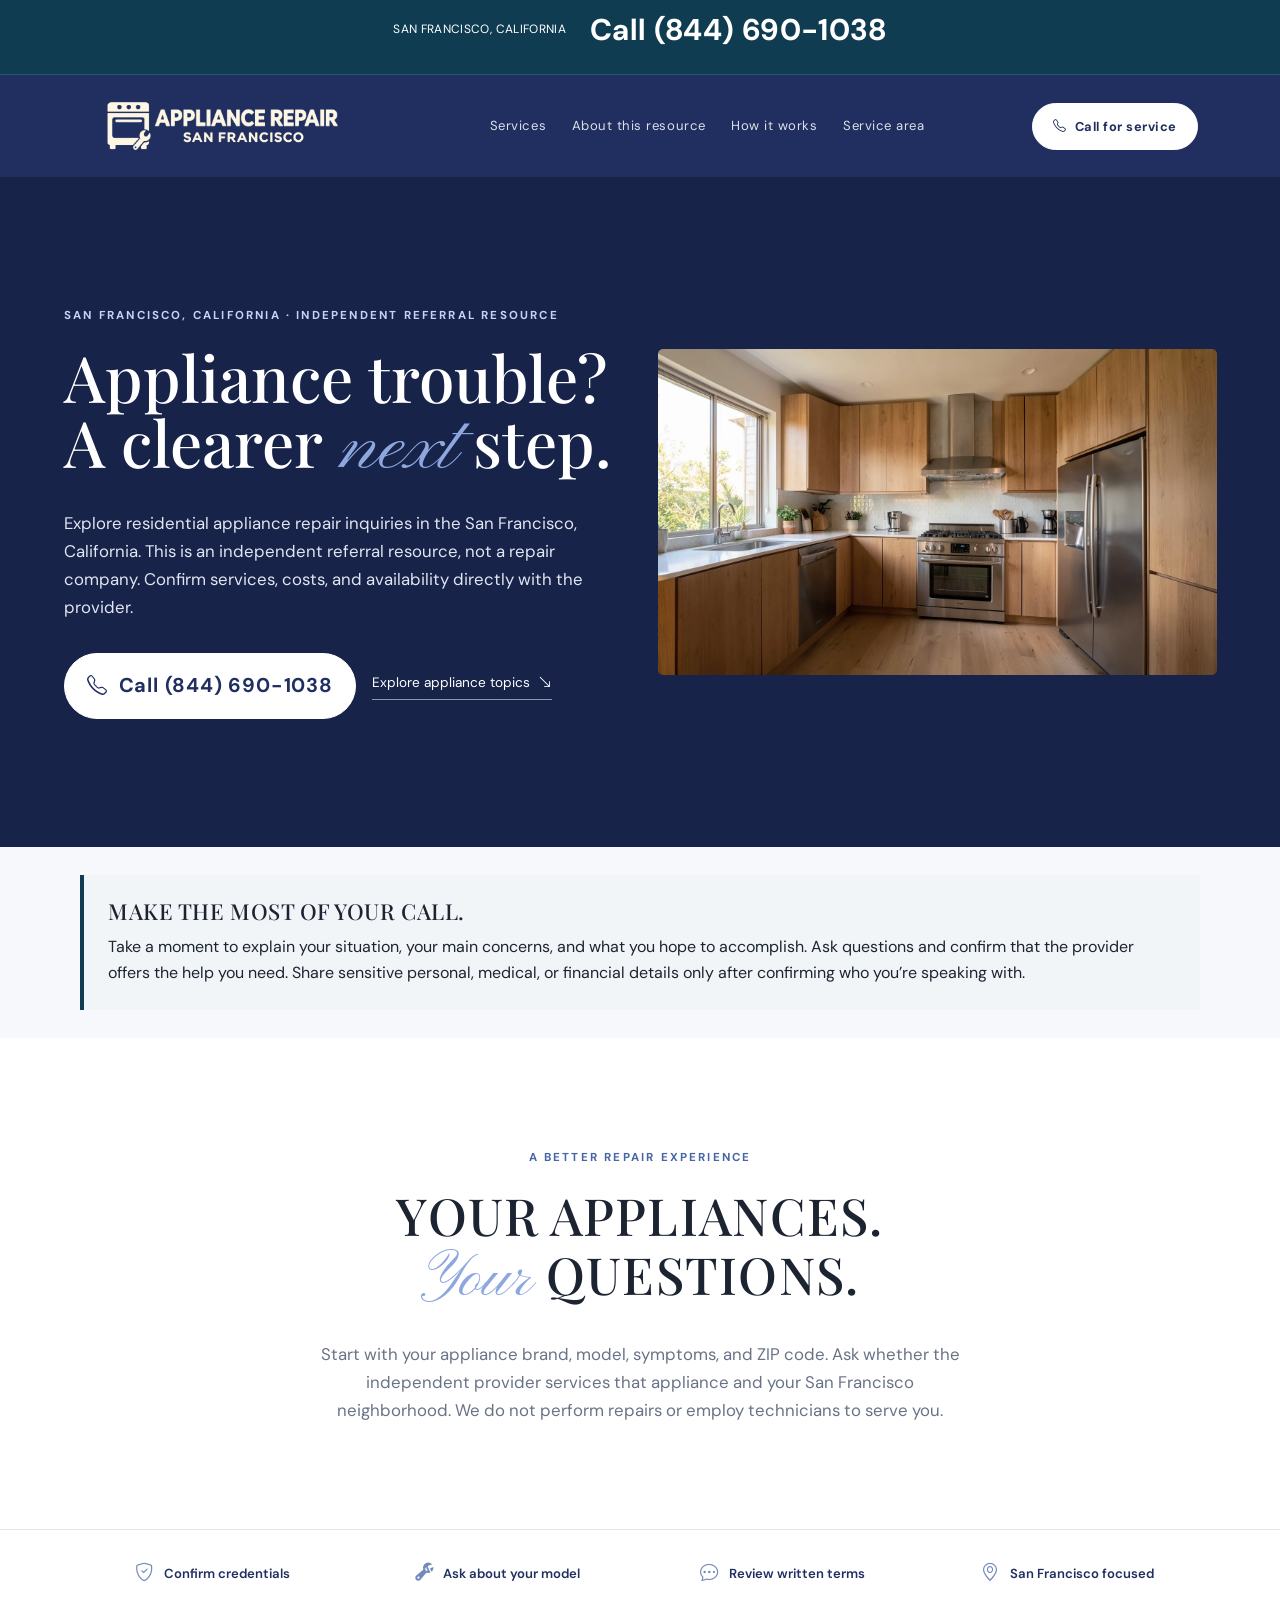
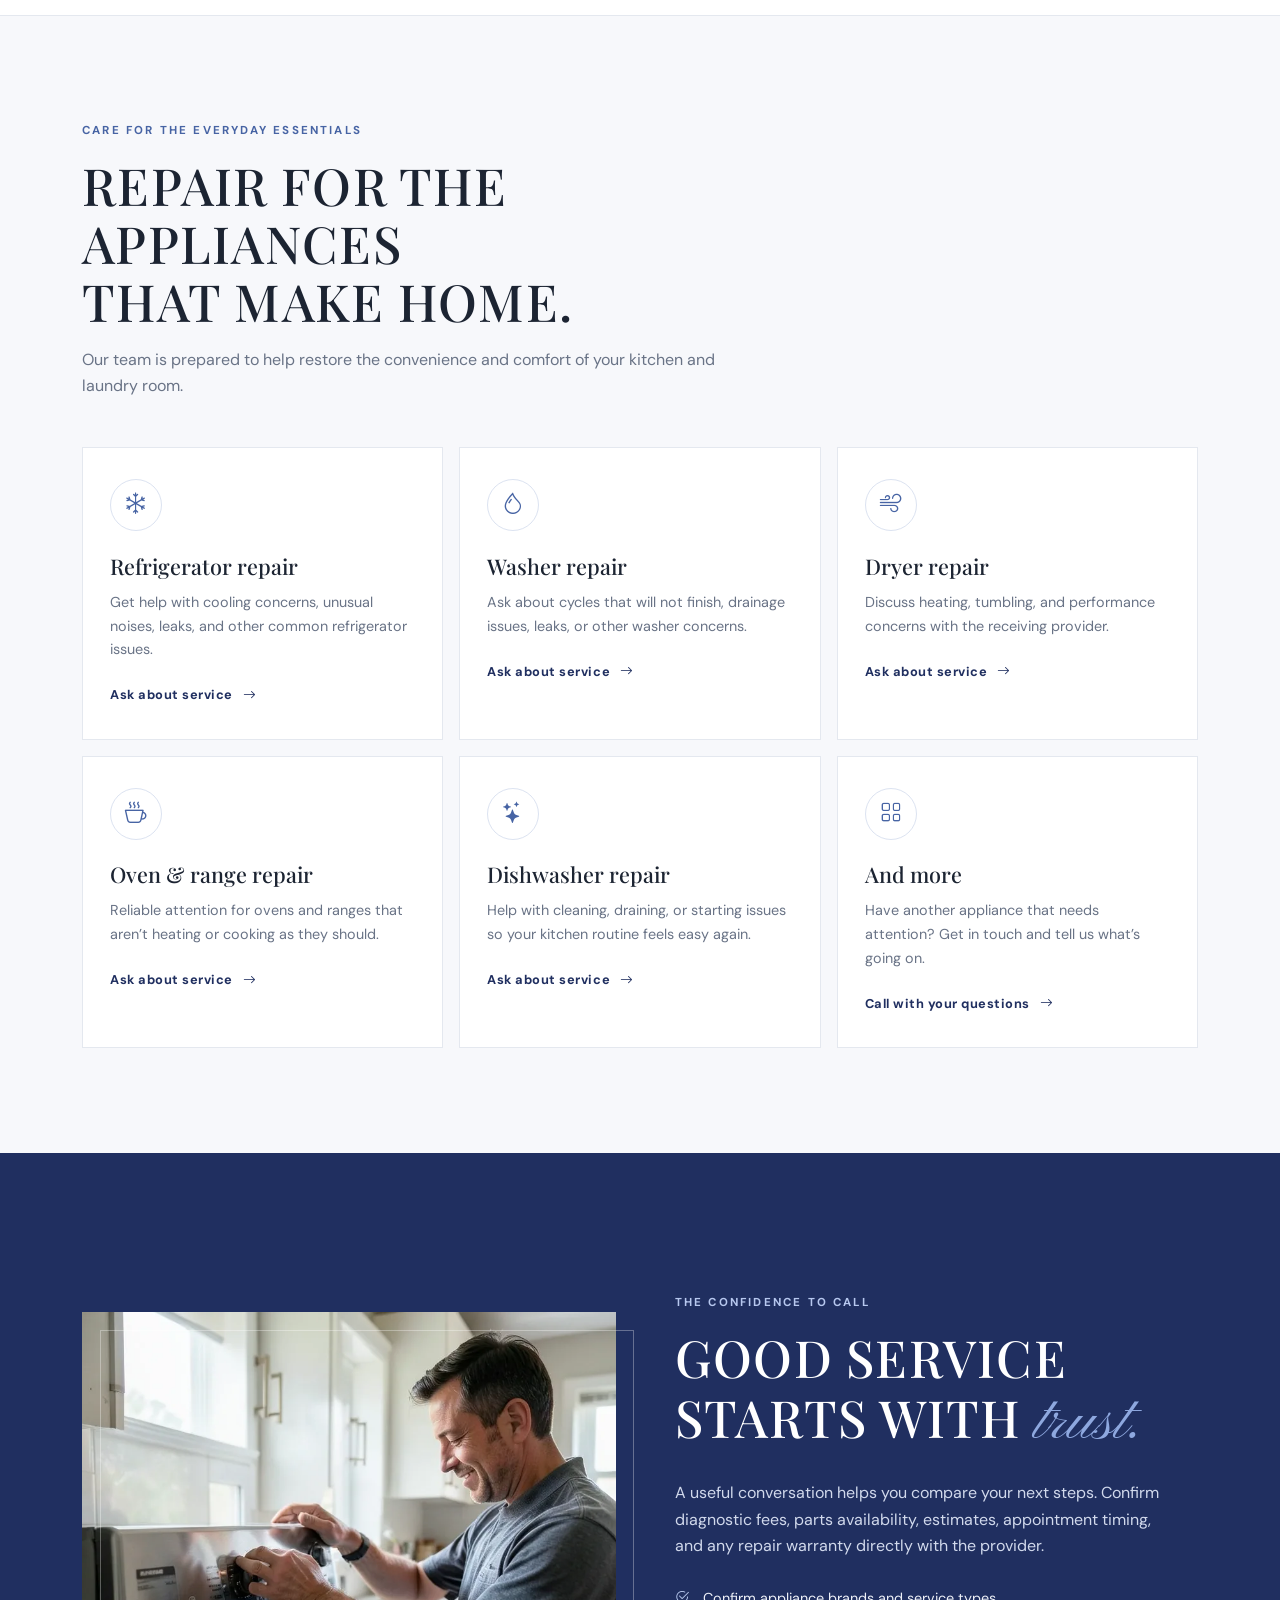
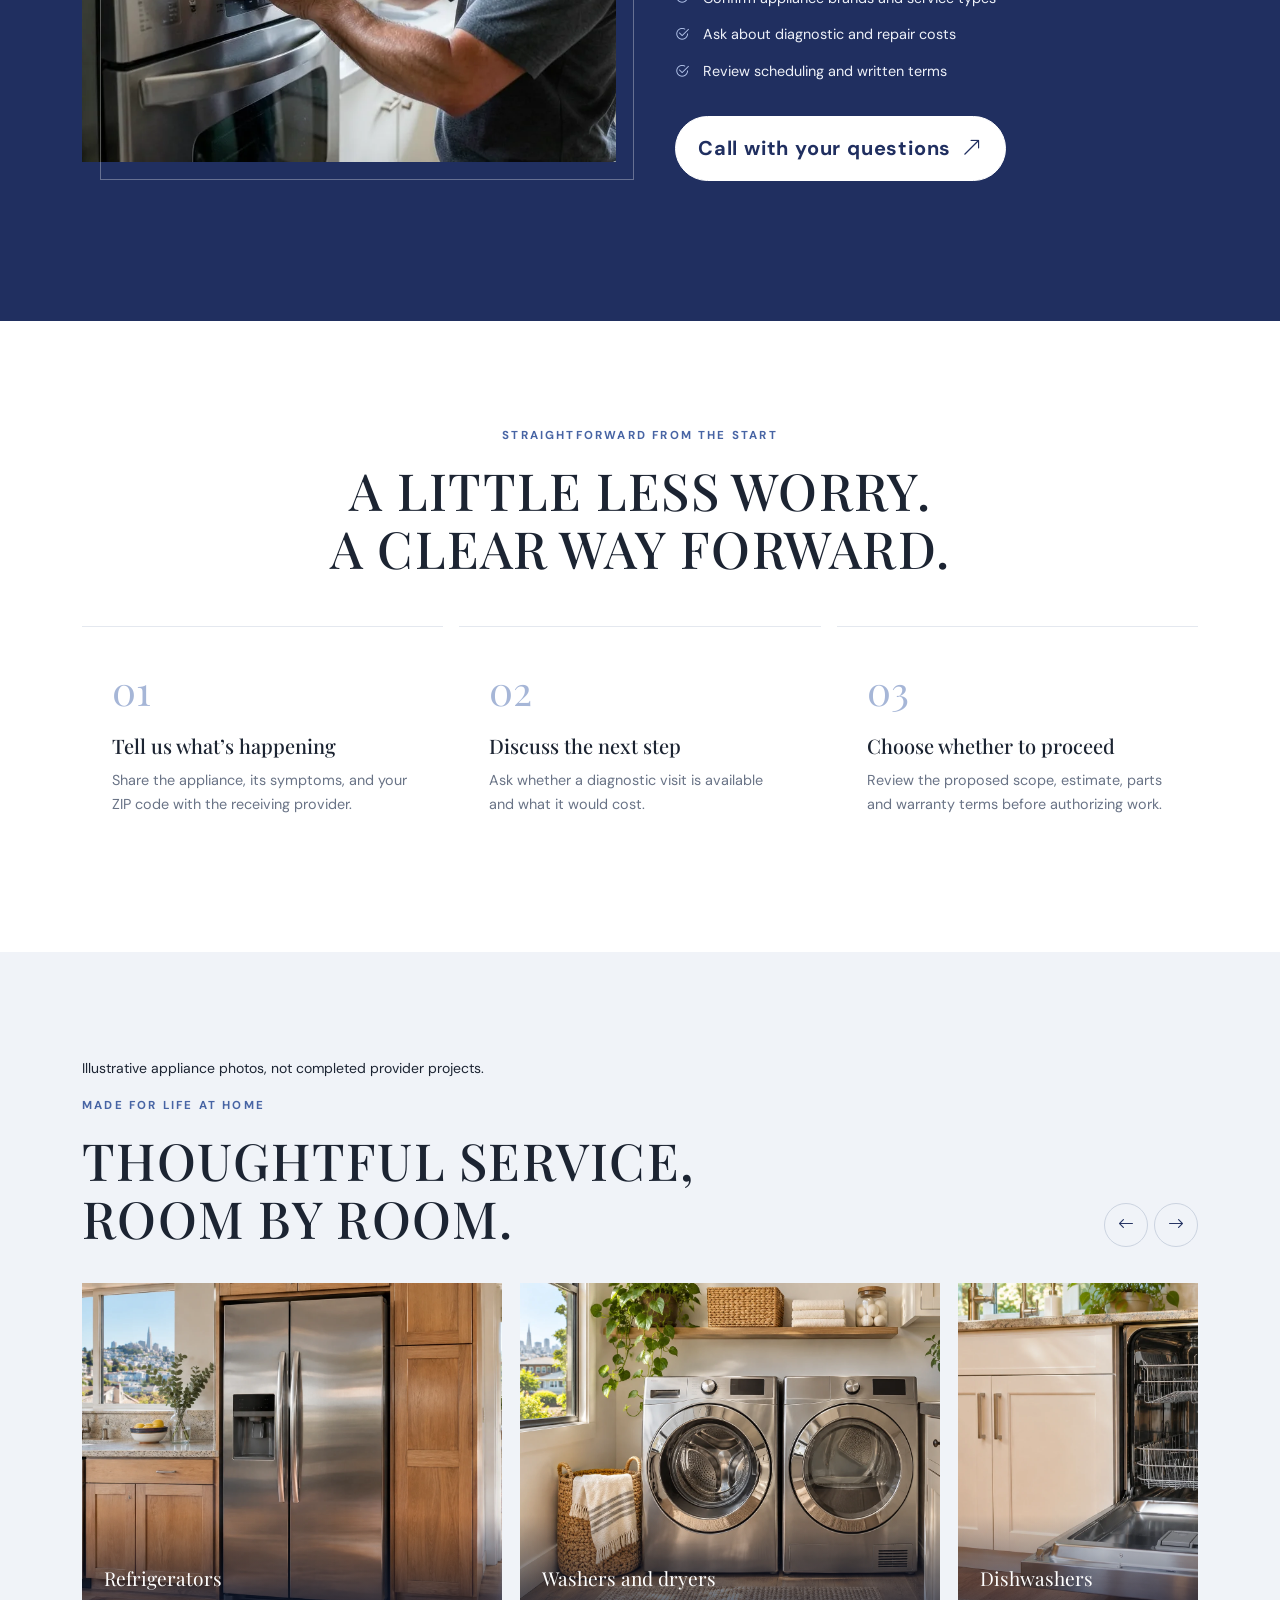
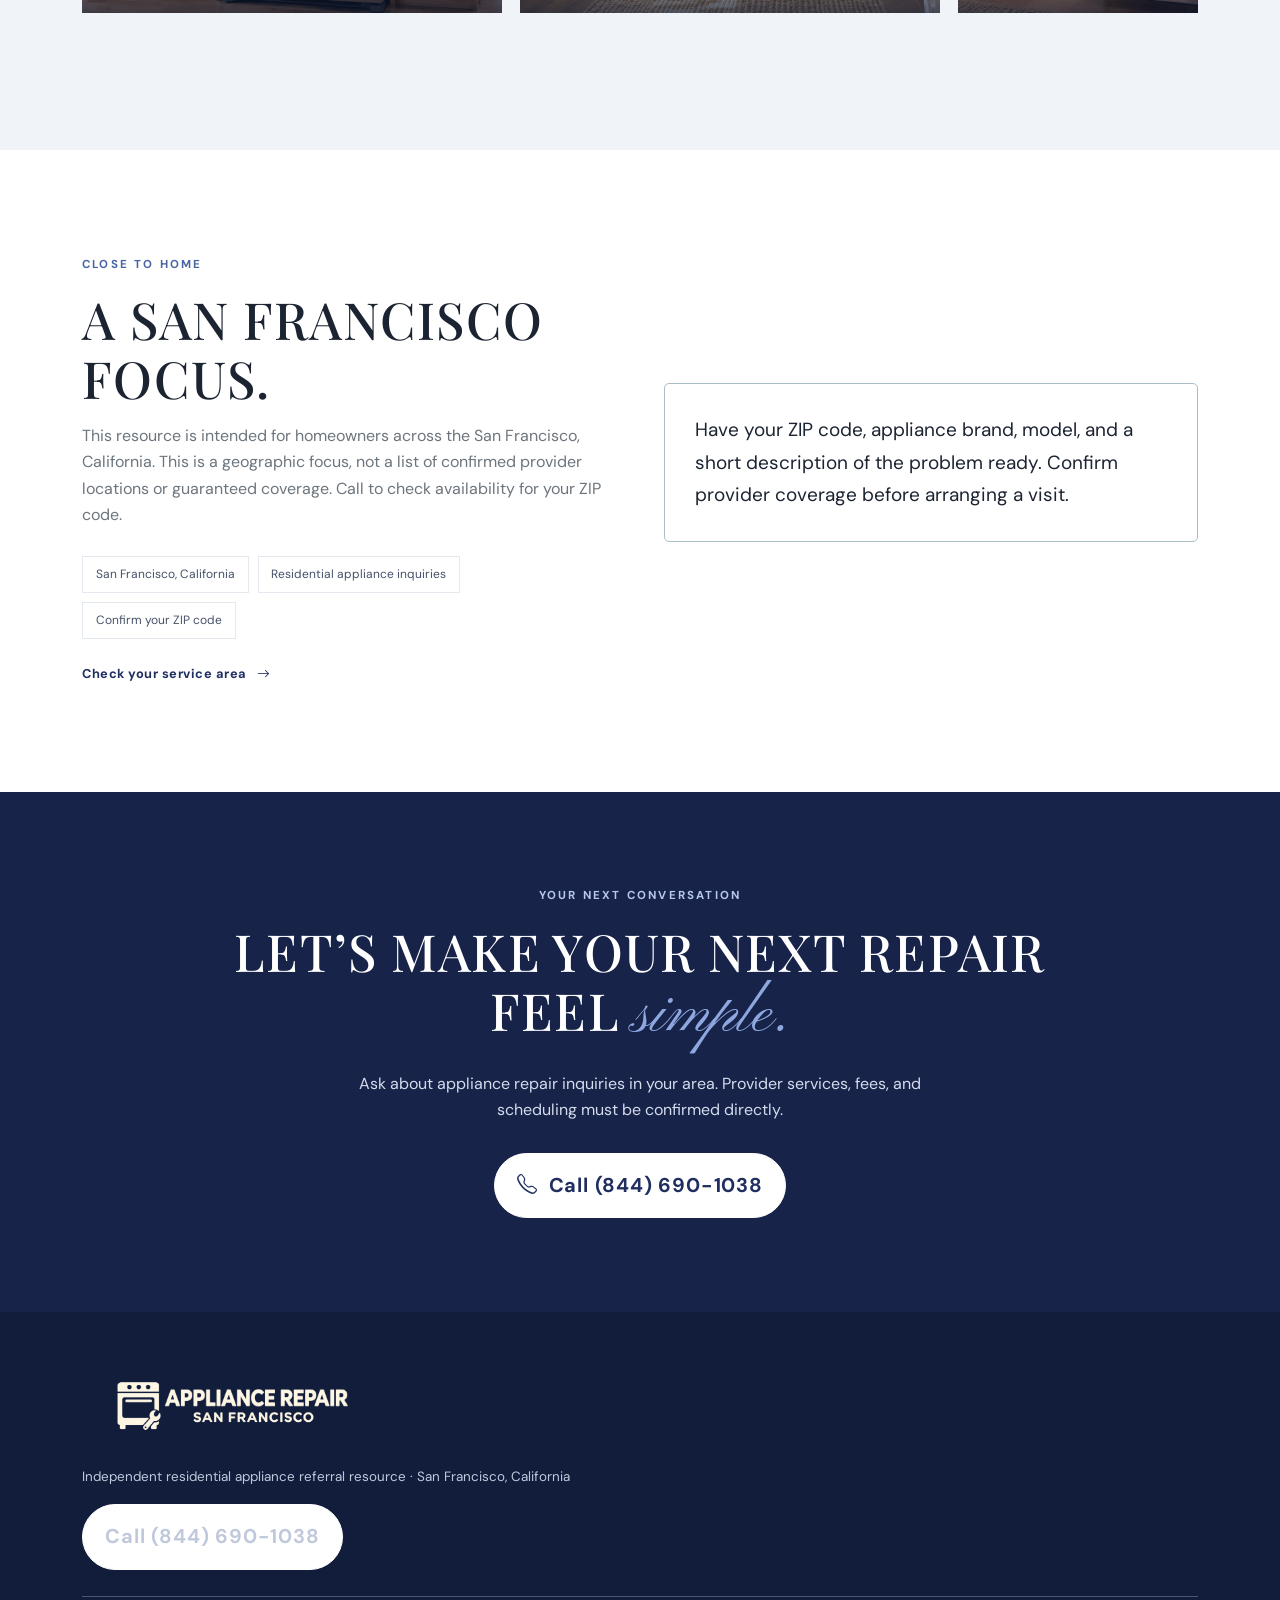
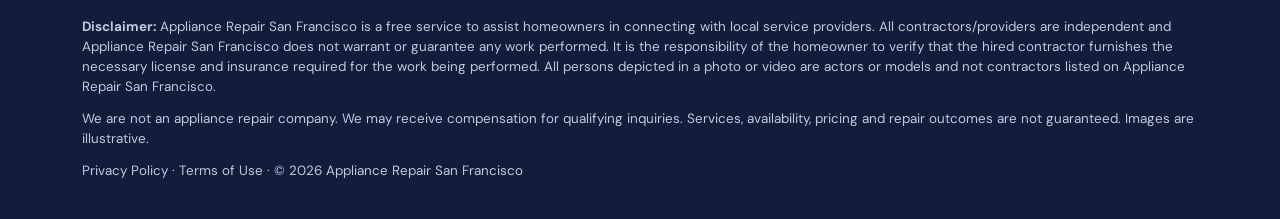
==== commit 4d318f54: "Add files via upload" ====
--- a/index.html
+++ b/index.html
@@ -15,7 +15,7 @@
 </head>
 <body>
   <header class="site-nav" id="siteNav">
-    <div class="topline"><a href="tel:+14155555555"><span>SAN FRANCISCO, CALIFORNIA · TEMPORARY NUMBER</span><strong>Call (415) 555-5555</strong></a></div>
+    <div class="topline"><a href="tel:+18446901038"><span>SAN FRANCISCO, CALIFORNIA</span><strong>Call (844) 690-1038</strong></a></div>
     </div>
     <nav class="navbar navbar-expand-lg" aria-label="Main navigation">
       <div class="container">
@@ -31,7 +31,7 @@
             <li class="nav-item"><a class="nav-link" href="#areas">Service area</a></li>
           </ul>
         </div>
-        <a class="nav-cta d-none d-lg-inline-flex align-items-center gap-2" href="tel:+14155555555"><i class="bi bi-telephone"></i> Call for service</a>
+        <a class="nav-cta d-none d-lg-inline-flex align-items-center gap-2" href="tel:+18446901038"><i class="bi bi-telephone"></i> Call for service</a>
       </div>
     </nav>
   </header>
@@ -46,7 +46,7 @@
           <h1>Appliance trouble?<br>A clearer <span class="script">next</span> step.</h1>
           <p>Explore residential appliance repair inquiries in the San Francisco, California. This is an independent referral resource, not a repair company. Confirm services, costs, and availability directly with the provider.</p>
           <div class="hero-actions">
-            <a class="btn-primary-custom" href="tel:+14155555555"><i class="bi bi-telephone"></i> Call (415) 555-5555</a>
+            <a class="btn-primary-custom" href="tel:+18446901038"><i class="bi bi-telephone"></i> Call (844) 690-1038</a>
             <a class="text-link" href="#services">Explore appliance topics <i class="bi bi-arrow-down-right ms-1"></i></a>
           </div>
         </div>
@@ -83,12 +83,12 @@
           <p>Our team is prepared to help restore the convenience and comfort of your kitchen and laundry room.</p>
         </div>
         <div class="row g-3">
-          <div class="col-sm-6 col-lg-4 reveal"><article class="service-card"><div class="service-icon"><i class="bi bi-snow"></i></div><h3>Refrigerator repair</h3><p>Get help with cooling concerns, unusual noises, leaks, and other common refrigerator issues.</p><a class="arrow-link" href="tel:+14155555555">Ask about service <i class="bi bi-arrow-right"></i></a></article></div>
-          <div class="col-sm-6 col-lg-4 reveal"><article class="service-card"><div class="service-icon"><i class="bi bi-droplet"></i></div><h3>Washer repair</h3><p>Ask about cycles that will not finish, drainage issues, leaks, or other washer concerns.</p><a class="arrow-link" href="tel:+14155555555">Ask about service <i class="bi bi-arrow-right"></i></a></article></div>
-          <div class="col-sm-6 col-lg-4 reveal"><article class="service-card"><div class="service-icon"><i class="bi bi-wind"></i></div><h3>Dryer repair</h3><p>Discuss heating, tumbling, and performance concerns with the receiving provider.</p><a class="arrow-link" href="tel:+14155555555">Ask about service <i class="bi bi-arrow-right"></i></a></article></div>
-          <div class="col-sm-6 col-lg-4 reveal"><article class="service-card"><div class="service-icon"><i class="bi bi-cup-hot"></i></div><h3>Oven &amp; range repair</h3><p>Reliable attention for ovens and ranges that aren’t heating or cooking as they should.</p><a class="arrow-link" href="tel:+14155555555">Ask about service <i class="bi bi-arrow-right"></i></a></article></div>
-          <div class="col-sm-6 col-lg-4 reveal"><article class="service-card"><div class="service-icon"><i class="bi bi-stars"></i></div><h3>Dishwasher repair</h3><p>Help with cleaning, draining, or starting issues so your kitchen routine feels easy again.</p><a class="arrow-link" href="tel:+14155555555">Ask about service <i class="bi bi-arrow-right"></i></a></article></div>
-          <div class="col-sm-6 col-lg-4 reveal"><article class="service-card"><div class="service-icon"><i class="bi bi-grid"></i></div><h3>And more</h3><p>Have another appliance that needs attention? Get in touch and tell us what’s going on.</p><a class="arrow-link" href="tel:+14155555555">Call with your questions <i class="bi bi-arrow-right"></i></a></article></div>
+          <div class="col-sm-6 col-lg-4 reveal"><article class="service-card"><div class="service-icon"><i class="bi bi-snow"></i></div><h3>Refrigerator repair</h3><p>Get help with cooling concerns, unusual noises, leaks, and other common refrigerator issues.</p><a class="arrow-link" href="tel:+18446901038">Ask about service <i class="bi bi-arrow-right"></i></a></article></div>
+          <div class="col-sm-6 col-lg-4 reveal"><article class="service-card"><div class="service-icon"><i class="bi bi-droplet"></i></div><h3>Washer repair</h3><p>Ask about cycles that will not finish, drainage issues, leaks, or other washer concerns.</p><a class="arrow-link" href="tel:+18446901038">Ask about service <i class="bi bi-arrow-right"></i></a></article></div>
+          <div class="col-sm-6 col-lg-4 reveal"><article class="service-card"><div class="service-icon"><i class="bi bi-wind"></i></div><h3>Dryer repair</h3><p>Discuss heating, tumbling, and performance concerns with the receiving provider.</p><a class="arrow-link" href="tel:+18446901038">Ask about service <i class="bi bi-arrow-right"></i></a></article></div>
+          <div class="col-sm-6 col-lg-4 reveal"><article class="service-card"><div class="service-icon"><i class="bi bi-cup-hot"></i></div><h3>Oven &amp; range repair</h3><p>Reliable attention for ovens and ranges that aren’t heating or cooking as they should.</p><a class="arrow-link" href="tel:+18446901038">Ask about service <i class="bi bi-arrow-right"></i></a></article></div>
+          <div class="col-sm-6 col-lg-4 reveal"><article class="service-card"><div class="service-icon"><i class="bi bi-stars"></i></div><h3>Dishwasher repair</h3><p>Help with cleaning, draining, or starting issues so your kitchen routine feels easy again.</p><a class="arrow-link" href="tel:+18446901038">Ask about service <i class="bi bi-arrow-right"></i></a></article></div>
+          <div class="col-sm-6 col-lg-4 reveal"><article class="service-card"><div class="service-icon"><i class="bi bi-grid"></i></div><h3>And more</h3><p>Have another appliance that needs attention? Get in touch and tell us what’s going on.</p><a class="arrow-link" href="tel:+18446901038">Call with your questions <i class="bi bi-arrow-right"></i></a></article></div>
         </div>
       </div>
     </section>
@@ -112,7 +112,7 @@
                 <li><i class="bi bi-check2-circle"></i> Ask about diagnostic and repair costs</li>
                 <li><i class="bi bi-check2-circle"></i> Review scheduling and written terms</li>
               </ul>
-              <a class="btn-primary-custom" href="tel:+14155555555">Call with your questions <i class="bi bi-arrow-up-right"></i></a>
+              <a class="btn-primary-custom" href="tel:+18446901038">Call with your questions <i class="bi bi-arrow-up-right"></i></a>
             </div>
           </div>
         </div>
@@ -158,7 +158,7 @@
             <h2 class="mt-3">A San Francisco<br>focus.</h2>
             <p class="text-secondary mt-3">This resource is intended for homeowners across the San Francisco, California. This is a geographic focus, not a list of confirmed provider locations or guaranteed coverage. Call to check availability for your ZIP code.</p>
             <div class="area-pills"><span>San Francisco, California</span><span>Residential appliance inquiries</span><span>Confirm your ZIP code</span></div>
-            <a class="arrow-link d-inline-block mt-4" href="tel:+14155555555">Check your service area <i class="bi bi-arrow-right"></i></a>
+            <a class="arrow-link d-inline-block mt-4" href="tel:+18446901038">Check your service area <i class="bi bi-arrow-right"></i></a>
           </div>
           <div class="col-lg-6 reveal">
             <p class="coverage-note">Have your ZIP code, appliance brand, model, and a short description of the problem ready. Confirm provider coverage before arranging a visit.</p>
@@ -172,12 +172,12 @@
         <div class="eyebrow">Your next conversation</div>
         <h2>Let’s make your next repair feel <span class="script">simple.</span></h2>
         <p>Ask about appliance repair inquiries in your area. Provider services, fees, and scheduling must be confirmed directly.</p>
-        <a class="btn-primary-custom" href="tel:+14155555555"><i class="bi bi-telephone"></i> Call (415) 555-5555</a>
+        <a class="btn-primary-custom" href="tel:+18446901038"><i class="bi bi-telephone"></i> Call (844) 690-1038</a>
       </div>
     </section>
   </main>
 
-  <footer class="footer"><div class="container"><a class="brand appliance-logo" href="index.html" aria-label="Appliance Repair San Francisco home" style="display:block;width:280px;max-width:55vw"><img src="assets/san-francisco-appliance-repair-logo.png" alt="Appliance Repair San Francisco" width="280" style="display:block;width:100%;height:auto;max-height:80px;object-fit:contain"></a><p>Independent residential appliance referral resource · San Francisco, California</p><a class="btn-primary-custom" href="tel:+14155555555">Call (415) 555-5555</a><div class="ppc-disclaimer"><p><strong>Disclaimer:</strong> Appliance Repair San Francisco is a free service to assist homeowners in connecting with local service providers. All contractors/providers are independent and Appliance Repair San Francisco does not warrant or guarantee any work performed. It is the responsibility of the homeowner to verify that the hired contractor furnishes the necessary license and insurance required for the work being performed. All persons depicted in a photo or video are actors or models and not contractors listed on Appliance Repair San Francisco.</p><p>We are not an appliance repair company. We may receive compensation for qualifying inquiries. Services, availability, pricing and repair outcomes are not guaranteed. Images are illustrative.</p><p><a href="privacy.html">Privacy Policy</a> · <a href="terms.html">Terms of Use</a> · © 2026 Appliance Repair San Francisco</p></div></div></footer>
+  <footer class="footer"><div class="container"><a class="brand appliance-logo" href="index.html" aria-label="Appliance Repair San Francisco home" style="display:block;width:280px;max-width:55vw"><img src="assets/san-francisco-appliance-repair-logo.png" alt="Appliance Repair San Francisco" width="280" style="display:block;width:100%;height:auto;max-height:80px;object-fit:contain"></a><p>Independent residential appliance referral resource · San Francisco, California</p><a class="btn-primary-custom" href="tel:+18446901038">Call (844) 690-1038</a><div class="ppc-disclaimer"><p><strong>Disclaimer:</strong> Appliance Repair San Francisco is a free service to assist homeowners in connecting with local service providers. All contractors/providers are independent and Appliance Repair San Francisco does not warrant or guarantee any work performed. It is the responsibility of the homeowner to verify that the hired contractor furnishes the necessary license and insurance required for the work being performed. All persons depicted in a photo or video are actors or models and not contractors listed on Appliance Repair San Francisco.</p><p>We are not an appliance repair company. We may receive compensation for qualifying inquiries. Services, availability, pricing and repair outcomes are not guaranteed. Images are illustrative.</p><p><a href="privacy.html">Privacy Policy</a> · <a href="terms.html">Terms of Use</a> · © 2026 Appliance Repair San Francisco</p></div></div></footer>
 
   <script src="https://cdn.jsdelivr.net/npm/bootstrap@5.3.3/dist/js/bootstrap.bundle.min.js"></script>
   <script>const t=document.getElementById('galleryTrack');const reduced=window.matchMedia('(prefers-reduced-motion: reduce)').matches;document.getElementById('slidePrev').addEventListener('click',()=>t.scrollBy({left:-440,behavior:reduced?'auto':'smooth'}));document.getElementById('slideNext').addEventListener('click',()=>t.scrollBy({left:440,behavior:reduced?'auto':'smooth'}));</script>
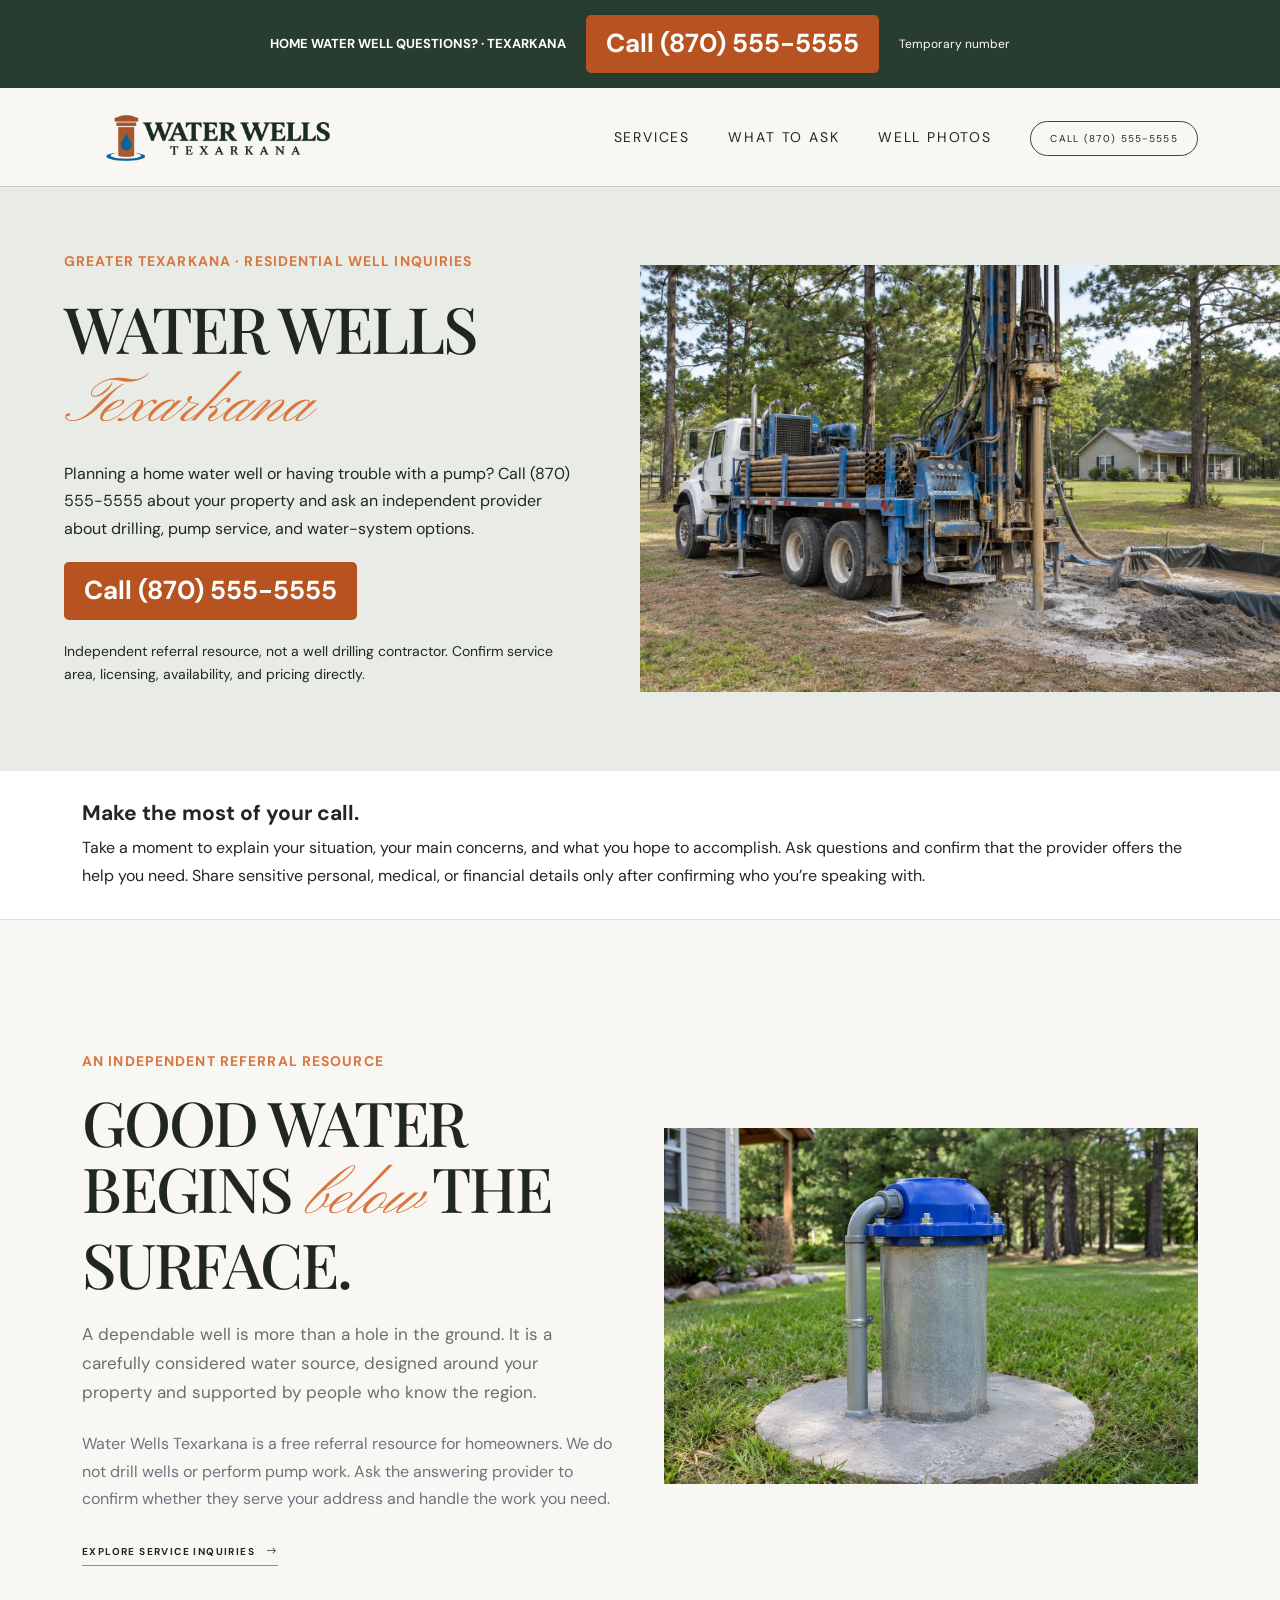
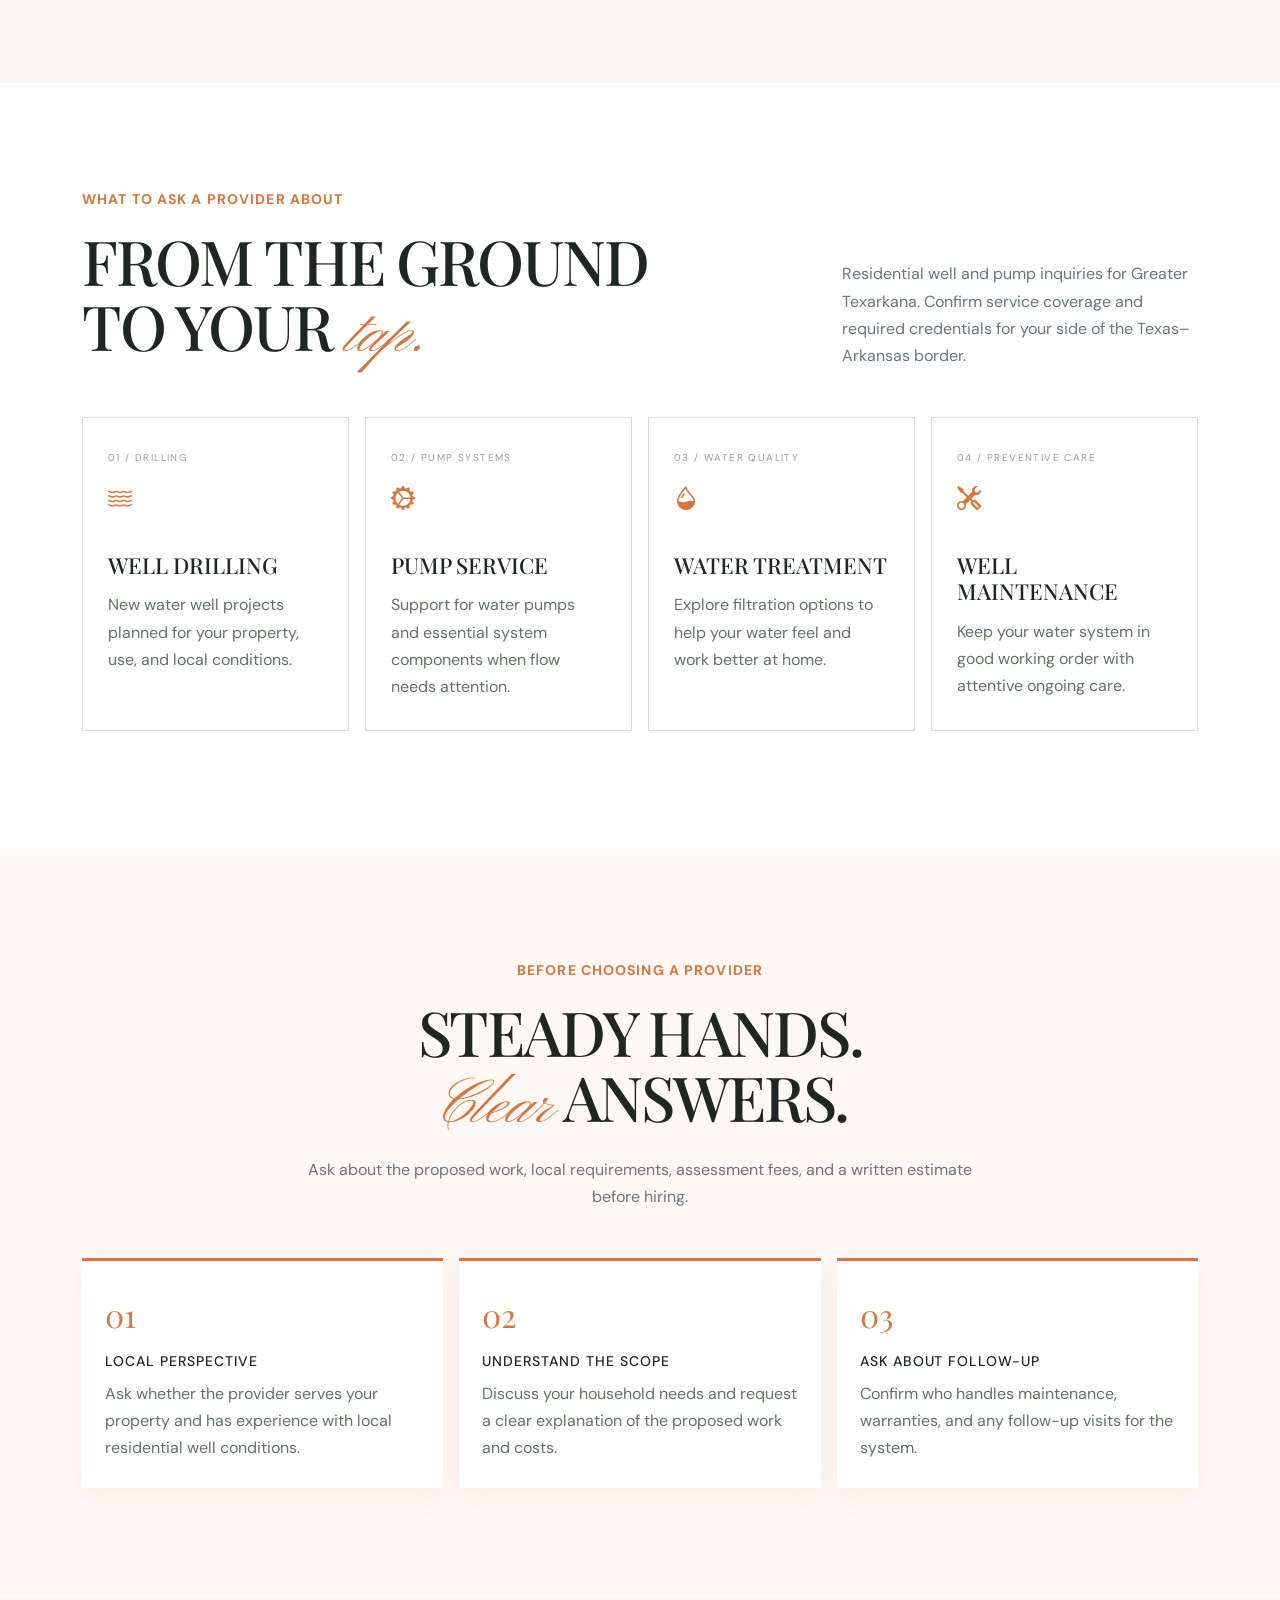
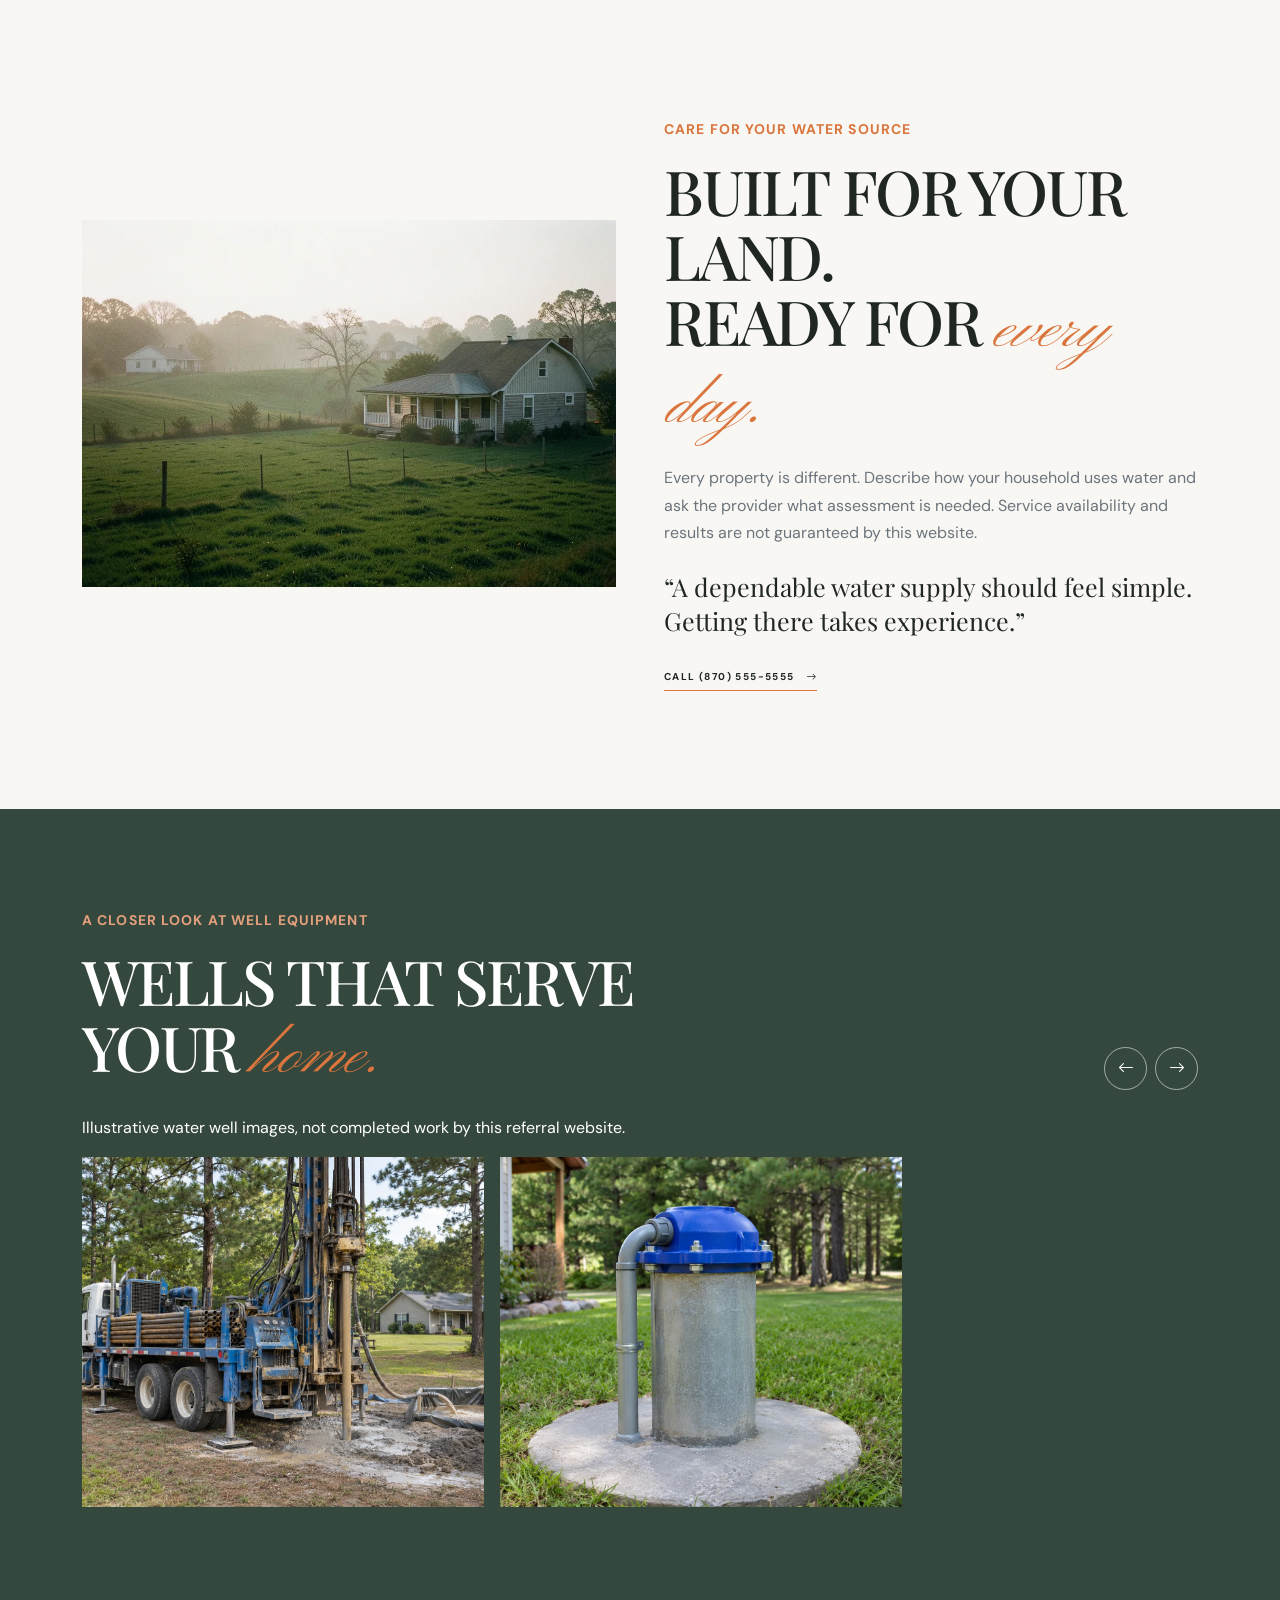
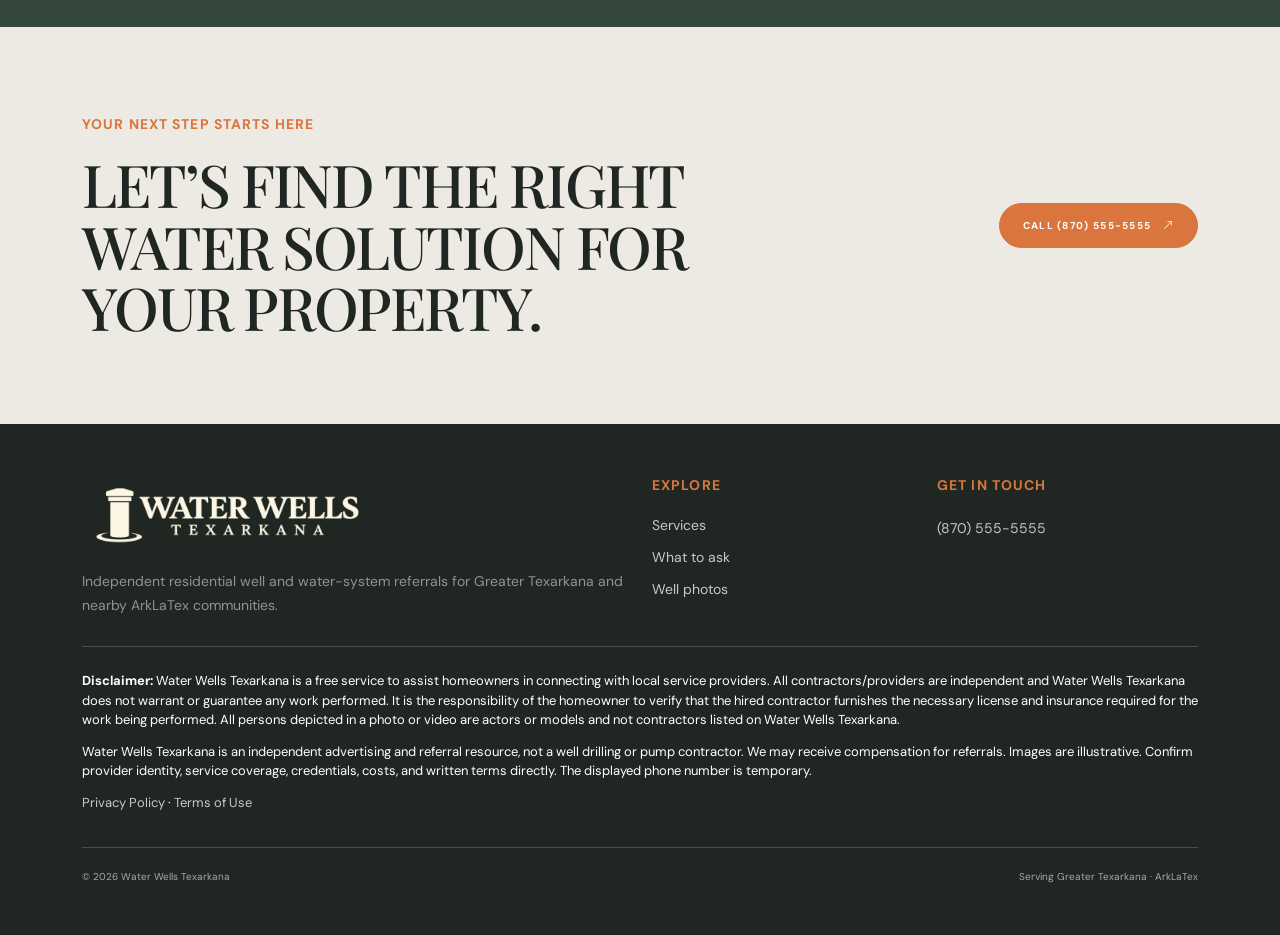
==== commit 2f228d63: "Add files via upload" ====
--- a/index.html
+++ b/index.html
@@ -3,183 +3,145 @@
 <head>
   <meta charset="utf-8">
   <meta name="viewport" content="width=device-width, initial-scale=1">
-  <meta name="description" content="Independent residential appliance repair referral information for the San Francisco, California. Ask about appliance brands, service availability, costs and scheduling.">
-  <title>Appliance Repair San Francisco | Trusted Local Service</title>
+  <meta name="theme-color" content="#f8f7f3">
+  <meta name="description" content="Independent residential water well and pump service referrals for Greater Texarkana. Call (870) 555-5555 to discuss your home water system.">
+  <title>Water Wells Texarkana — Wells, Pumps & Water Care</title>
   <link rel="preconnect" href="https://fonts.googleapis.com">
   <link rel="preconnect" href="https://fonts.gstatic.com" crossorigin>
   <link href="https://fonts.googleapis.com/css2?family=DM+Sans:wght@400;500;600;700&family=Playfair+Display:wght@500;600;700&family=Pinyon+Script&display=swap" rel="stylesheet">
   <link href="https://cdn.jsdelivr.net/npm/bootstrap@5.3.3/dist/css/bootstrap.min.css" rel="stylesheet">
   <link href="https://cdn.jsdelivr.net/npm/bootstrap-icons@1.11.3/font/bootstrap-icons.min.css" rel="stylesheet">
   
-<link rel="stylesheet" href="css/style.css?v=san-francisco-header-light-3">
+<link rel="stylesheet" href="css/style.css?v=well-copper-logo-2">
 </head>
-<body>
-  <header class="site-nav" id="siteNav">
-    <div class="topline"><a href="tel:+18446901038"><span>SAN FRANCISCO, CALIFORNIA</span><strong>Call (844) 690-1038</strong></a></div>
-    </div>
-    <nav class="navbar navbar-expand-lg" aria-label="Main navigation">
-      <div class="container">
-        <a class="brand appliance-logo" href="index.html" aria-label="Appliance Repair San Francisco home" style="display:block;width:280px;max-width:55vw"><img src="assets/san-francisco-appliance-repair-logo.png" alt="Appliance Repair San Francisco" width="280" style="display:block;width:100%;height:auto;max-height:80px;object-fit:contain"></a>
-        <button class="navbar-toggler" type="button" data-bs-toggle="collapse" data-bs-target="#mainNav" aria-controls="mainNav" aria-expanded="false" aria-label="Toggle navigation">
-          <i class="bi bi-list fs-3"></i>
-        </button>
-        <div class="collapse navbar-collapse justify-content-center" id="mainNav">
-          <ul class="navbar-nav align-items-lg-center">
-            <li class="nav-item"><a class="nav-link" href="#services">Services</a></li>
-            <li class="nav-item"><a class="nav-link" href="#about">About this resource</a></li>
-            <li class="nav-item"><a class="nav-link" href="#process">How it works</a></li>
-            <li class="nav-item"><a class="nav-link" href="#areas">Service area</a></li>
-          </ul>
-        </div>
-        <a class="nav-cta d-none d-lg-inline-flex align-items-center gap-2" href="tel:+18446901038"><i class="bi bi-telephone"></i> Call for service</a>
+<body><div class="call-top"><span>HOME WATER WELL QUESTIONS? · TEXARKANA</span><a class="phone-button" href="tel:+18705555555">Call (870) 555-5555</a><small>Temporary number</small></div>
+  <nav class="navbar navbar-expand-md" aria-label="Main navigation">
+    <div class="container">
+      <a class="brand" href="#top" aria-label="Water Wells Texarkana home"><img class="well-logo" src="assets/water-wells-texarkana-logo.png" alt="Water Wells Texarkana" width="280" height="58"></a>
+      <button class="navbar-toggler d-md-none" type="button" data-bs-toggle="collapse" data-bs-target="#mobileNav" aria-controls="mobileNav" aria-expanded="false" aria-label="Open navigation">
+        <i class="bi bi-list"></i>
+      </button>
+      <div class="d-none d-md-flex ms-auto align-items-center">
+        <ul class="nav-links">
+          <li><a href="#services">Services</a></li><li><a href="#approach">What to ask</a></li><li><a href="#gallery">Well photos</a></li>
+          <li><a class="nav-cta" href="tel:+18705555555">Call (870) 555-5555</a></li>
+        </ul>
       </div>
-    </nav>
-  </header>
-
-  <main id="home">
-    <section class="hero" aria-label="Appliance repair in the Bay Area">
-      <div class="hero-sticky">
-        <img class="hero-image" id="heroImage" src="assets/img-1.webp" alt="Bright modern home kitchen with stainless steel appliances">
-        <div class="hero-shade"></div>
-        <div class="container hero-content">
-          <div class="eyebrow">San Francisco, California · Independent referral resource</div>
-          <h1>Appliance trouble?<br>A clearer <span class="script">next</span> step.</h1>
-          <p>Explore residential appliance repair inquiries in the San Francisco, California. This is an independent referral resource, not a repair company. Confirm services, costs, and availability directly with the provider.</p>
-          <div class="hero-actions">
-            <a class="btn-primary-custom" href="tel:+18446901038"><i class="bi bi-telephone"></i> Call (844) 690-1038</a>
-            <a class="text-link" href="#services">Explore appliance topics <i class="bi bi-arrow-down-right ms-1"></i></a>
-          </div>
-        </div>
-        <div class="hero-note">San Francisco residential appliance inquiries</div>
-        
-      </div>
-    </section><aside class="call-preparation"><h2>Make the most of your call.</h2><p>Take a moment to explain your situation, your main concerns, and what you hope to accomplish. Ask questions and confirm that the provider offers the help you need. Share sensitive personal, medical, or financial details only after confirming who you’re speaking with.</p></aside>
-
-    <section class="intro">
-      <div class="container reveal">
-        <div class="intro-copy">
-          <div class="eyebrow">A better repair experience</div>
-          <h2>Your appliances.<br><span class="script">Your</span> questions.</h2>
-          <p>Start with your appliance brand, model, symptoms, and ZIP code. Ask whether the independent provider services that appliance and your San Francisco neighborhood. We do not perform repairs or employ technicians to serve you.</p>
-        </div>
-      </div>
-    </section>
-    <div class="trust-strip">
-      <div class="container">
-        <div class="row align-items-center">
-          <div class="col-6 col-md-3 trust-item"><i class="bi bi-shield-check"></i> Confirm credentials</div>
-          <div class="col-6 col-md-3 trust-item"><i class="bi bi-wrench-adjustable"></i> Ask about your model</div>
-          <div class="col-6 col-md-3 trust-item"><i class="bi bi-chat-dots"></i> Review written terms</div>
-          <div class="col-6 col-md-3 trust-item"><i class="bi bi-geo-alt"></i> San Francisco focused</div>
-        </div>
+      <div class="collapse d-md-none mobile-nav" id="mobileNav">
+        <a href="#services">Services</a><a href="#approach">What to ask</a><a href="#gallery">Well photos</a><a href="tel:+18705555555">Call (870) 555-5555</a>
       </div>
     </div>
+  </nav>
 
-    <section class="services-section section-pad" id="services">
-      <div class="container">
-        <div class="section-heading reveal mb-5">
-          <div class="eyebrow">Care for the everyday essentials</div>
-          <h2 class="mt-3">Repair for the appliances<br>that make home.</h2>
-          <p>Our team is prepared to help restore the convenience and comfort of your kitchen and laundry room.</p>
-        </div>
-        <div class="row g-3">
-          <div class="col-sm-6 col-lg-4 reveal"><article class="service-card"><div class="service-icon"><i class="bi bi-snow"></i></div><h3>Refrigerator repair</h3><p>Get help with cooling concerns, unusual noises, leaks, and other common refrigerator issues.</p><a class="arrow-link" href="tel:+18446901038">Ask about service <i class="bi bi-arrow-right"></i></a></article></div>
-          <div class="col-sm-6 col-lg-4 reveal"><article class="service-card"><div class="service-icon"><i class="bi bi-droplet"></i></div><h3>Washer repair</h3><p>Ask about cycles that will not finish, drainage issues, leaks, or other washer concerns.</p><a class="arrow-link" href="tel:+18446901038">Ask about service <i class="bi bi-arrow-right"></i></a></article></div>
-          <div class="col-sm-6 col-lg-4 reveal"><article class="service-card"><div class="service-icon"><i class="bi bi-wind"></i></div><h3>Dryer repair</h3><p>Discuss heating, tumbling, and performance concerns with the receiving provider.</p><a class="arrow-link" href="tel:+18446901038">Ask about service <i class="bi bi-arrow-right"></i></a></article></div>
-          <div class="col-sm-6 col-lg-4 reveal"><article class="service-card"><div class="service-icon"><i class="bi bi-cup-hot"></i></div><h3>Oven &amp; range repair</h3><p>Reliable attention for ovens and ranges that aren’t heating or cooking as they should.</p><a class="arrow-link" href="tel:+18446901038">Ask about service <i class="bi bi-arrow-right"></i></a></article></div>
-          <div class="col-sm-6 col-lg-4 reveal"><article class="service-card"><div class="service-icon"><i class="bi bi-stars"></i></div><h3>Dishwasher repair</h3><p>Help with cleaning, draining, or starting issues so your kitchen routine feels easy again.</p><a class="arrow-link" href="tel:+18446901038">Ask about service <i class="bi bi-arrow-right"></i></a></article></div>
-          <div class="col-sm-6 col-lg-4 reveal"><article class="service-card"><div class="service-icon"><i class="bi bi-grid"></i></div><h3>And more</h3><p>Have another appliance that needs attention? Get in touch and tell us what’s going on.</p><a class="arrow-link" href="tel:+18446901038">Call with your questions <i class="bi bi-arrow-right"></i></a></article></div>
-        </div>
-      </div>
-    </section>
-
-    <section class="about-section section-pad" id="about">
+  <main id="top">
+<section class="hero-local"><div class="hero-local-copy"><div class="eyebrow">GREATER TEXARKANA · RESIDENTIAL WELL INQUIRIES</div><h1 class="display">Water Wells<br><em class="script">Texarkana</em></h1><p>Planning a home water well or having trouble with a pump? Call (870) 555-5555 about your property and ask an independent provider about drilling, pump service, and water-system options.</p><a class="phone-button" href="tel:+18705555555">Call (870) 555-5555</a><p class="referral-note">Independent referral resource, not a well drilling contractor. Confirm service area, licensing, availability, and pricing directly.</p></div><img src="assets/residential-well-drilling.webp" alt="Illustrative truck-mounted water well drilling rig beside a rural home" fetchpriority="high"></section><aside class="call-preparation-note"><div class="container"><h2>Make the most of your call.</h2><p>Take a moment to explain your situation, your main concerns, and what you hope to accomplish. Ask questions and confirm that the provider offers the help you need. Share sensitive personal, medical, or financial details only after confirming who you’re speaking with.</p></div></aside>
+    <section class="intro" id="approach">
       <div class="container">
         <div class="row align-items-center g-5">
           <div class="col-lg-6 reveal">
-            <div class="about-photo-wrap">
-              <img class="about-photo" src="assets/img-3.webp" alt="Appliance technician carefully working in a bright home kitchen">
-              <div class="photo-frame"></div>
-            </div>
+            <div class="eyebrow mb-3">An independent referral resource</div>
+            <h2 class="section-title mb-4">Good water begins <em class="script">below</em> the surface.</h2>
+            <p class="intro-copy mb-4">A dependable well is more than a hole in the ground. It is a carefully considered water source, designed around your property and supported by people who know the region.</p>
+            <p class="text-secondary mb-4">Water Wells Texarkana is a free referral resource for homeowners. We do not drill wells or perform pump work. Ask the answering provider to confirm whether they serve your address and handle the work you need.</p>
+            <a class="text-link" href="#services">Explore service inquiries <i class="bi bi-arrow-right ms-2"></i></a>
           </div>
           <div class="col-lg-6 reveal">
-            <div class="about-copy">
-              <div class="eyebrow">The confidence to call</div>
-              <h2>Good service<br>starts with <span class="script">trust.</span></h2>
-              <p>A useful conversation helps you compare your next steps. Confirm diagnostic fees, parts availability, estimates, appointment timing, and any repair warranty directly with the provider.</p>
-              <ul class="about-list">
-                <li><i class="bi bi-check2-circle"></i> Confirm appliance brands and service types</li>
-                <li><i class="bi bi-check2-circle"></i> Ask about diagnostic and repair costs</li>
-                <li><i class="bi bi-check2-circle"></i> Review scheduling and written terms</li>
-              </ul>
-              <a class="btn-primary-custom" href="tel:+18446901038">Call with your questions <i class="bi bi-arrow-up-right"></i></a>
+            <div class="image-wrap intro-image">
+              <img src="assets/modern-wellhead.webp" alt="Illustrative modern capped residential wellhead on a concrete apron" loading="lazy">
             </div>
           </div>
         </div>
       </div>
     </section>
 
-    
-
-    <section class="process-section section-pad" id="process">
+    <section class="services" id="services">
       <div class="container">
-        <div class="section-heading text-center mx-auto reveal mb-5">
-          <div class="eyebrow">Straightforward from the start</div>
-          <h2 class="mt-3">A little less worry.<br>A clear way forward.</h2>
+        <div class="row align-items-end mb-5">
+          <div class="col-lg-7 reveal"><div class="eyebrow mb-3">What to ask a provider about</div><h2 class="section-title mb-0">From the ground<br>to your <em class="script">tap.</em></h2></div>
+          <div class="col-lg-4 ms-auto mt-4 mt-lg-0 reveal"><p class="text-secondary mb-0">Residential well and pump inquiries for Greater Texarkana. Confirm service coverage and required credentials for your side of the Texas–Arkansas border.</p></div>
         </div>
         <div class="row g-3">
-          <div class="col-md-4 reveal"><article class="step"><div class="step-num">01</div><h3>Tell us what’s happening</h3><p>Share the appliance, its symptoms, and your ZIP code with the receiving provider.</p></article></div>
-          <div class="col-md-4 reveal"><article class="step"><div class="step-num">02</div><h3>Discuss the next step</h3><p>Ask whether a diagnostic visit is available and what it would cost.</p></article></div>
-          <div class="col-md-4 reveal"><article class="step"><div class="step-num">03</div><h3>Choose whether to proceed</h3><p>Review the proposed scope, estimate, parts and warranty terms before authorizing work.</p></article></div>
+          <div class="col-md-6 col-lg-3 reveal"><article class="service-card"><span class="service-number">01 / DRILLING</span><i class="bi bi-water service-icon" aria-hidden="true"></i><h3>Well drilling</h3><p>New water well projects planned for your property, use, and local conditions.</p></article></div>
+          <div class="col-md-6 col-lg-3 reveal"><article class="service-card"><span class="service-number">02 / PUMP SYSTEMS</span><i class="bi bi-gear-wide-connected service-icon" aria-hidden="true"></i><h3>Pump service</h3><p>Support for water pumps and essential system components when flow needs attention.</p></article></div>
+          <div class="col-md-6 col-lg-3 reveal"><article class="service-card"><span class="service-number">03 / WATER QUALITY</span><i class="bi bi-droplet-half service-icon" aria-hidden="true"></i><h3>Water treatment</h3><p>Explore filtration options to help your water feel and work better at home.</p></article></div>
+          <div class="col-md-6 col-lg-3 reveal"><article class="service-card"><span class="service-number">04 / PREVENTIVE CARE</span><i class="bi bi-tools service-icon" aria-hidden="true"></i><h3>Well maintenance</h3><p>Keep your water system in good working order with attentive ongoing care.</p></article></div>
         </div>
       </div>
     </section>
 
-    <section class="gallery-section section-pad"><p class="container small">Illustrative appliance photos, not completed provider projects.</p>
+    <section class="reasons">
       <div class="container">
-        <div class="gallery-head reveal">
-          <div><div class="eyebrow">Made for life at home</div><h2 class="mt-3 mb-0">Thoughtful service,<br>room by room.</h2></div>
-          <div class="gallery-controls d-none d-sm-block"><button type="button" id="slidePrev" aria-label="Previous images"><i class="bi bi-arrow-left"></i></button><button type="button" id="slideNext" aria-label="Next images"><i class="bi bi-arrow-right"></i></button></div>
+        <div class="text-center mb-5 reveal">
+          <div class="eyebrow mb-3">Before choosing a provider</div>
+          <h2 class="section-title">Steady hands.<br><em class="script">Clear</em> answers.</h2>
+          <p class="text-secondary mx-auto mt-3" style="max-width:670px">Ask about the proposed work, local requirements, assessment fees, and a written estimate before hiring.</p>
         </div>
-        <div class="gallery-track" id="galleryTrack" aria-label="Appliance service gallery">
-          <figure class="gallery-card"><img src="assets/bay-area-refrigerator.webp" alt="Stainless steel side-by-side refrigerator in a residential kitchen" loading="lazy"><figcaption class="gallery-caption">Refrigerators</figcaption></figure>
-          <figure class="gallery-card"><img src="assets/bay-area-laundry.webp" alt="Front-loading washer and dryer in a residential laundry room" loading="lazy"><figcaption class="gallery-caption">Washers and dryers</figcaption></figure>
-          <figure class="gallery-card"><img src="assets/bay-area-dishwasher.webp" alt="Open dishwasher beneath a home kitchen counter" loading="lazy"><figcaption class="gallery-caption">Dishwashers</figcaption></figure>
-          <figure class="gallery-card"><img src="assets/bay-area-range.webp" alt="Stainless steel residential electric range and oven" loading="lazy"><figcaption class="gallery-caption">Ovens and ranges</figcaption></figure>
+        <div class="row g-3">
+          <div class="col-md-4 reveal"><article class="reason-card"><span class="num" data-count="01">01</span><h3>Local perspective</h3><p>Ask whether the provider serves your property and has experience with local residential well conditions.</p></article></div>
+          <div class="col-md-4 reveal"><article class="reason-card"><span class="num" data-count="02">02</span><h3>Understand the scope</h3><p>Discuss your household needs and request a clear explanation of the proposed work and costs.</p></article></div>
+          <div class="col-md-4 reveal"><article class="reason-card"><span class="num" data-count="03">03</span><h3>Ask about follow-up</h3><p>Confirm who handles maintenance, warranties, and any follow-up visits for the system.</p></article></div>
         </div>
       </div>
     </section>
 
-    <section class="service-area section-pad" id="areas">
+    <section class="feature">
       <div class="container">
         <div class="row align-items-center g-5">
           <div class="col-lg-6 reveal">
-            <div class="eyebrow">Close to home</div>
-            <h2 class="mt-3">A San Francisco<br>focus.</h2>
-            <p class="text-secondary mt-3">This resource is intended for homeowners across the San Francisco, California. This is a geographic focus, not a list of confirmed provider locations or guaranteed coverage. Call to check availability for your ZIP code.</p>
-            <div class="area-pills"><span>San Francisco, California</span><span>Residential appliance inquiries</span><span>Confirm your ZIP code</span></div>
-            <a class="arrow-link d-inline-block mt-4" href="tel:+18446901038">Check your service area <i class="bi bi-arrow-right"></i></a>
+            <div class="image-wrap feature-photo">
+              <img src="assets/img-2.webp" alt="Illustrative rural home and pasture" loading="lazy">
+            </div>
           </div>
           <div class="col-lg-6 reveal">
-            <p class="coverage-note">Have your ZIP code, appliance brand, model, and a short description of the problem ready. Confirm provider coverage before arranging a visit.</p>
+            <div class="eyebrow mb-3">Care for your water source</div>
+            <h2 class="section-title mb-4">Built for your land.<br>Ready for <em class="script">every day.</em></h2>
+            <p class="text-secondary mb-4">Every property is different. Describe how your household uses water and ask the provider what assessment is needed. Service availability and results are not guaranteed by this website.</p>
+            <p class="feature-note mb-4">“A dependable water supply should feel simple. Getting there takes experience.”</p>
+            <a class="text-link" href="tel:+18705555555">Call (870) 555-5555 <i class="bi bi-arrow-right ms-2"></i></a>
           </div>
         </div>
       </div>
     </section>
 
-    <section class="quote-section">
-      <div class="container reveal">
-        <div class="eyebrow">Your next conversation</div>
-        <h2>Let’s make your next repair feel <span class="script">simple.</span></h2>
-        <p>Ask about appliance repair inquiries in your area. Provider services, fees, and scheduling must be confirmed directly.</p>
-        <a class="btn-primary-custom" href="tel:+18446901038"><i class="bi bi-telephone"></i> Call (844) 690-1038</a>
+    <section class="gallery" id="gallery">
+      <div class="container">
+        <div class="d-flex flex-wrap align-items-end justify-content-between mb-4">
+          <div class="reveal"><div class="eyebrow mb-3">A closer look at well equipment</div><h2 class="section-title mb-0">Wells that serve<br>your <em class="script">home.</em></h2></div>
+          <div class="gallery-controls d-flex gap-2 mt-4 mt-md-0">
+            <button type="button" class="gallery-prev" aria-label="Scroll images left"><i class="bi bi-arrow-left"></i></button>
+            <button type="button" class="gallery-next" aria-label="Scroll images right"><i class="bi bi-arrow-right"></i></button>
+          </div>
+        </div>
+<p>Illustrative water well images, not completed work by this referral website.</p><div class="gallery-rail" id="galleryRail" aria-label="Residential well equipment"><div class="gallery-item image-wrap"><img src="assets/residential-well-drilling.webp" alt="Illustrative residential water well drilling rig" loading="lazy"></div><div class="gallery-item image-wrap"><img src="assets/modern-wellhead.webp" alt="Illustrative capped residential wellhead" loading="lazy"></div></div>
+      </div>
+    </section>
+
+    <section class="cta-band">
+      <div class="container">
+        <div class="row align-items-center g-4">
+          <div class="col-lg-8 reveal"><div class="eyebrow mb-3">Your next step starts here</div><h2 class="section-title mb-0">Let’s find the right water solution for your property.</h2></div>
+          <div class="col-lg-4 text-lg-end reveal"><a class="btn-rust d-inline-block" href="tel:+18705555555">Call (870) 555-5555 <i class="bi bi-arrow-up-right ms-2"></i></a></div>
+        </div>
       </div>
     </section>
   </main>
 
-  <footer class="footer"><div class="container"><a class="brand appliance-logo" href="index.html" aria-label="Appliance Repair San Francisco home" style="display:block;width:280px;max-width:55vw"><img src="assets/san-francisco-appliance-repair-logo.png" alt="Appliance Repair San Francisco" width="280" style="display:block;width:100%;height:auto;max-height:80px;object-fit:contain"></a><p>Independent residential appliance referral resource · San Francisco, California</p><a class="btn-primary-custom" href="tel:+18446901038">Call (844) 690-1038</a><div class="ppc-disclaimer"><p><strong>Disclaimer:</strong> Appliance Repair San Francisco is a free service to assist homeowners in connecting with local service providers. All contractors/providers are independent and Appliance Repair San Francisco does not warrant or guarantee any work performed. It is the responsibility of the homeowner to verify that the hired contractor furnishes the necessary license and insurance required for the work being performed. All persons depicted in a photo or video are actors or models and not contractors listed on Appliance Repair San Francisco.</p><p>We are not an appliance repair company. We may receive compensation for qualifying inquiries. Services, availability, pricing and repair outcomes are not guaranteed. Images are illustrative.</p><p><a href="privacy.html">Privacy Policy</a> · <a href="terms.html">Terms of Use</a> · © 2026 Appliance Repair San Francisco</p></div></div></footer>
+  <footer>
+    <div class="container">
+      <div class="row gy-4 align-items-start">
+        <div class="col-md-6">
+          <a class="brand mb-3" href="#top"><img class="well-logo" src="assets/water-wells-texarkana-logo.png" alt="Water Wells Texarkana" width="280" height="58"></a>
+          <p class="text-white-50 small mt-3 mb-0">Independent residential well and water-system referrals for Greater Texarkana and nearby ArkLaTex communities.</p>
+        </div>
+        <div class="col-md-3"><div class="eyebrow mb-3">Explore</div><div class="d-flex flex-column gap-2 small"><a href="#services">Services</a><a href="#approach">What to ask</a><a href="#gallery">Well photos</a></div></div>
+        <div class="col-md-3"><div class="eyebrow mb-3">Get in touch</div><a href="tel:+18705555555" class="small">(870) 555-5555</a></div>
+      </div>
+<div class="required-disclaimer"><p><strong>Disclaimer:</strong> Water Wells Texarkana is a free service to assist homeowners in connecting with local service providers. All contractors/providers are independent and Water Wells Texarkana does not warrant or guarantee any work performed. It is the responsibility of the homeowner to verify that the hired contractor furnishes the necessary license and insurance required for the work being performed. All persons depicted in a photo or video are actors or models and not contractors listed on Water Wells Texarkana.</p><p>Water Wells Texarkana is an independent advertising and referral resource, not a well drilling or pump contractor. We may receive compensation for referrals. Images are illustrative. Confirm provider identity, service coverage, credentials, costs, and written terms directly. The displayed phone number is temporary.</p><p><a href="privacy.html">Privacy Policy</a> · <a href="terms.html">Terms of Use</a></p></div>
+      <div class="footer-line d-flex flex-wrap justify-content-between gap-2"><span>© 2026 Water Wells Texarkana</span><span>Serving Greater Texarkana · ArkLaTex</span></div>
+    </div>
+  </footer>
 
   <script src="https://cdn.jsdelivr.net/npm/bootstrap@5.3.3/dist/js/bootstrap.bundle.min.js"></script>
-  <script>const t=document.getElementById('galleryTrack');const reduced=window.matchMedia('(prefers-reduced-motion: reduce)').matches;document.getElementById('slidePrev').addEventListener('click',()=>t.scrollBy({left:-440,behavior:reduced?'auto':'smooth'}));document.getElementById('slideNext').addEventListener('click',()=>t.scrollBy({left:440,behavior:reduced?'auto':'smooth'}));</script>
+<script>(()=>{const rail=document.getElementById('galleryRail');const reduced=window.matchMedia('(prefers-reduced-motion: reduce)').matches;document.querySelector('.gallery-prev')?.addEventListener('click',()=>rail.scrollBy({left:-rail.clientWidth*.72,behavior:reduced?'auto':'smooth'}));document.querySelector('.gallery-next')?.addEventListener('click',()=>rail.scrollBy({left:rail.clientWidth*.72,behavior:reduced?'auto':'smooth'}));})();</script>
 </body>
 </html>
--- a/css/style.css
+++ b/css/style.css
@@ -1,132 +1,90 @@
-:root{--navy:#202f60;--navy-deep:#172349;--blue:#4764a4;--ink:#1c2432;--paper:#f7f8fb;--muted:#697386;--line:#e4e8ef;--white:#fff}
+:root{--ink:#202722;--muted:#66716a;--paper:#f8f7f3;--white:#fff;--orange:#d9753d;--line:rgba(32,39,34,.16);--green:#34483e}
     *{box-sizing:border-box}
-    html{scroll-behavior:smooth;scroll-padding-top:90px}
-    body{font-family:"DM Sans",sans-serif;color:var(--ink);background:var(--paper);line-height:1.65}
-    h1,h2,h3,.display-serif{font-family:"Playfair Display",serif}
-    h2{font-size:clamp(2rem,4vw,3.4rem);line-height:1.14;letter-spacing:.025em;text-transform:uppercase}
-    .script{font-family:"Pinyon Script",cursive;text-transform:none;color:#8ea8df;font-size:1.25em;font-weight:400;letter-spacing:0}
-    .eyebrow{font-size:.72rem;letter-spacing:.19em;text-transform:uppercase;font-weight:700;color:var(--blue)}
-    .site-nav{position:fixed;inset:0 0 auto;z-index:1000;background:var(--navy);color:#fff;transition:background .3s,box-shadow .3s}
-    .site-nav.scrolled{background:rgba(26,40,80,.94);backdrop-filter:blur(12px);box-shadow:0 8px 30px #111a3528}
-    .topline{height:36px;border-bottom:1px solid #ffffff20;font-size:.73rem;letter-spacing:.03em}
-    .topline a{color:#fff;text-decoration:none}
-    .navbar{min-height:78px;padding-top:.7rem;padding-bottom:.7rem}
-    .brand{display:flex;align-items:center;gap:.7rem;color:white;text-decoration:none;font-weight:700;line-height:1.1;font-size:.94rem;letter-spacing:.02em}
-    .brand-mark{width:38px;height:38px;border:1px solid #ffffff80;border-radius:50%;display:grid;place-items:center;color:#d7e2ff;font-size:1.1rem}
-    .nav-link{color:#ffffffd9!important;font-size:.82rem;letter-spacing:.04em;padding:.65rem .8rem!important}
-    .nav-link:hover{color:#fff!important}
-    .nav-cta,.btn-primary-custom{background:#fff;color:var(--navy);border:1px solid #fff;border-radius:999px;padding:.75rem 1.25rem;font-size:.8rem;font-weight:700;letter-spacing:.04em;text-decoration:none;transition:.25s}
-    .nav-cta:hover{background:#e9efff;color:var(--navy);transform:translateY(-2px)}
-    .navbar-toggler{color:white;border-color:#ffffff60}
-    .navbar-toggler:focus{box-shadow:0 0 0 .2rem #ffffff36}
-    .hero{height:100svh;min-height:670px;position:relative;background:#172349}
-    .hero-sticky{position:sticky;top:0;height:100svh;min-height:670px;overflow:hidden}
-    .hero-image,.hero-image-two{position:absolute;inset:0;width:100%;height:100%;object-fit:cover}
-    .hero-image{transform:scale(1.04);will-change:transform}
-    .hero-image-two{opacity:0;transition:opacity .2s;will-change:opacity}
-    .hero-shade{position:absolute;inset:0;background:linear-gradient(90deg,rgba(13,24,51,.78),rgba(16,29,61,.34) 58%,rgba(13,24,51,.16)),linear-gradient(0deg,rgba(12,23,46,.65),transparent 55%)}
-    .hero-content{position:absolute;left:0;right:0;bottom:0;padding:0 0 clamp(5rem,11vh,9rem);color:white}
-    .hero-content h1{font-size:clamp(2.8rem,7vw,6.5rem);line-height:1.02;max-width:850px;margin:1.15rem 0 1.25rem}
-    .hero-content p{max-width:540px;color:#e0e6f2;font-size:1.05rem}
-    .hero .eyebrow{color:#c4d3fa}
-    .hero-actions{display:flex;align-items:center;gap:1rem;flex-wrap:wrap;margin-top:2rem}
-    .btn-primary-custom{display:inline-flex;align-items:center;gap:.65rem;background:#fff;color:var(--navy);padding:.95rem 1.4rem}
-    .btn-primary-custom:hover{background:#e7edfc;color:var(--navy);transform:translateY(-2px)}
-    .text-link{color:white;text-decoration:none;font-size:.85rem;border-bottom:1px solid #ffffff85;padding-bottom:4px}
-    .hero-note{position:absolute;right:4.5%;bottom:4rem;color:#ffffffd9;font-size:.73rem;letter-spacing:.15em;text-transform:uppercase;writing-mode:vertical-rl}
-    .scroll-cue{position:absolute;bottom:2rem;left:50%;color:#ffffffb8;font-size:.69rem;letter-spacing:.18em;text-transform:uppercase}
-    .intro{padding:110px 0 105px;background:white}
-    .intro-copy{max-width:710px;margin:auto;text-align:center}
-    .intro-copy h2{margin:1.2rem 0 1.5rem}
-    .intro-copy p{color:var(--muted);max-width:650px;margin:0 auto;font-size:1.05rem}
-    .trust-strip{border-top:1px solid var(--line);border-bottom:1px solid var(--line);background:#fff}
-    .trust-item{padding:27px 12px;text-align:center;color:var(--navy);font-size:.82rem;font-weight:600}
-    .trust-item i{font-size:1.15rem;margin-right:.45rem;color:#7189bd}
-    .section-pad{padding:105px 0}
-    .services-section{background:var(--paper)}
-    .section-heading{max-width:660px}
-    .section-heading p{color:var(--muted);margin-top:1rem}
-    .service-card{height:100%;background:white;border:1px solid var(--line);padding:31px 27px;transition:transform .3s,box-shadow .3s}
-    .service-card:hover{transform:translateY(-7px);box-shadow:0 18px 42px #17234913}
-    .service-icon{width:52px;height:52px;border:1px solid #dce3f1;border-radius:50%;display:grid;place-items:center;color:var(--blue);font-size:1.35rem;margin-bottom:1.4rem}
-    .service-card h3{font-size:1.35rem;margin-bottom:.7rem}
-    .service-card p{font-size:.9rem;color:var(--muted);margin-bottom:1.2rem}
-    .arrow-link{font-size:.8rem;font-weight:700;letter-spacing:.04em;color:var(--navy);text-decoration:none}
-    .arrow-link i{margin-left:.4rem;transition:margin .2s}
-    .arrow-link:hover i{margin-left:.7rem}
-    .about-section{background:var(--navy);color:white;overflow:hidden}
-    .about-section .eyebrow{color:#b7c8ef}
-    .about-section p{color:#d1d9ec}
-    .about-photo-wrap{position:relative;min-height:450px}
-    .about-photo{position:absolute;width:100%;height:100%;inset:0;object-fit:cover}
-    .photo-frame{position:absolute;inset:18px -18px -18px 18px;border:1px solid #ffffff50;pointer-events:none}
-    .about-copy{padding:35px 7% 35px 2%}
-    .about-copy h2{margin:1rem 0 1.3rem}
-    .about-list{list-style:none;padding:0;margin:1.7rem 0 2rem}
-    .about-list li{margin:.8rem 0;color:#eef1f8;font-size:.9rem}
-    .about-list i{color:#b8c9ef;margin-right:.65rem}
-    .metrics{background:#fff;padding:45px 0;border-bottom:1px solid var(--line)}
-    .metric{padding:10px 25px;text-align:center;border-right:1px solid var(--line)}
-    .metric:last-child{border:0}
-    .metric-number{font-family:"Playfair Display",serif;color:var(--navy);font-size:2.6rem;line-height:1.1}
-    .metric-label{font-size:.72rem;color:var(--muted);letter-spacing:.1em;text-transform:uppercase;margin-top:.5rem}
-    .process-section{background:#fff}
-    .step{padding:30px;border-top:1px solid var(--line);height:100%}
-    .step-num{font-family:"Playfair Display",serif;color:#a6b6d7;font-size:2.5rem}
-    .step h3{font-size:1.25rem;margin:.7rem 0}
-    .step p{font-size:.9rem;color:var(--muted);margin:0}
-    .gallery-section{background:#f0f3f8}
-    .gallery-head{display:flex;align-items:end;justify-content:space-between;gap:1rem;margin-bottom:2rem}
-    .gallery-controls button{width:44px;height:44px;border:1px solid #cbd3e0;background:transparent;border-radius:50%;color:var(--navy);margin-left:.4rem}
-    .gallery-controls button:hover{background:var(--navy);color:#fff}
-    .gallery-track{display:flex;gap:18px;overflow-x:auto;scroll-snap-type:x mandatory;scrollbar-width:none;padding:4px 2px 16px}
-    .gallery-track::-webkit-scrollbar{display:none}
-    .gallery-card{position:relative;flex:0 0 min(72vw,420px);height:330px;overflow:hidden;scroll-snap-align:start;background:#dce1ea}
-    .gallery-card img{width:100%;height:100%;object-fit:cover;transition:transform .7s}
-    .gallery-card:hover img{transform:scale(1.06)}
-    .gallery-caption{position:absolute;inset:auto 0 0;padding:48px 22px 19px;color:white;background:linear-gradient(transparent,#0e1a34b8);font-family:"Playfair Display",serif;font-size:1.2rem}
-    .service-area{background:white}
-    .map-panel{min-height:290px;background:linear-gradient(130deg,#e6ebf3,#f7f8fb);display:grid;place-items:center;position:relative;overflow:hidden;border:1px solid var(--line)}
-    .map-panel:before,.map-panel:after{content:"";position:absolute;width:150%;height:1px;background:#d1d9e6;transform:rotate(-25deg)}
-    .map-panel:after{transform:rotate(26deg)}
-    .map-pin{position:relative;z-index:1;width:58px;height:58px;border-radius:50% 50% 50% 4px;transform:rotate(-45deg);display:grid;place-items:center;background:var(--navy);color:white;box-shadow:0 8px 25px #202f6040}
-    .map-pin i{transform:rotate(45deg)}
-    .area-pills{display:flex;flex-wrap:wrap;gap:9px;margin-top:1.7rem}
-    .area-pills span{border:1px solid var(--line);padding:.48rem .8rem;font-size:.75rem;color:#465168;background:#fff}
-    .quote-section{background:var(--navy-deep);color:#fff;text-align:center;padding:94px 0}
-    .quote-section .eyebrow{color:#b7c8ef}
-    .quote-section h2{max-width:820px;margin:1.1rem auto}
-    .quote-section p{color:#d4dced;max-width:600px;margin:0 auto 1.8rem}
-    .footer{background:#121d3c;color:#d0d8e8;padding:54px 0 25px}
-    .footer .brand{margin-bottom:1rem}
-    .footer p,.footer a{font-size:.84rem;color:#c0c9dc}
-    .footer a{text-decoration:none}
-    .footer a:hover{color:white}
-    .footer-title{color:white;font-size:.72rem;letter-spacing:.14em;text-transform:uppercase;margin-bottom:1rem}
-    .footer-bottom{border-top:1px solid #ffffff20;margin-top:38px;padding-top:20px;font-size:.72rem;color:#9eabc5}
-    .reveal{opacity:0;transform:translateY(24px);transition:opacity .7s ease,transform .7s ease}
-    .reveal.visible{opacity:1;transform:none}
+    html{scroll-behavior:smooth}
+    body{margin:0;background:var(--paper);color:var(--ink);font-family:"DM Sans",sans-serif;font-size:15px;line-height:1.7}
+    a{color:inherit}
+    .display,.section-title{font-family:"Playfair Display",serif;font-weight:500;text-transform:uppercase;letter-spacing:-.035em;line-height:1.05}
+    .script{font-family:"Pinyon Script",cursive;text-transform:none;letter-spacing:0;color:var(--orange);font-weight:400}
+    .eyebrow{font-size:10px;font-weight:700;letter-spacing:.19em;text-transform:uppercase;color:var(--orange)}
+    .navbar{position:fixed;z-index:1000;top:0;left:0;right:0;padding:17px 0;transition:background .3s ease,padding .3s ease,box-shadow .3s ease}
+    .navbar.scrolled{padding:10px 0;background:rgba(248,247,243,.92);backdrop-filter:blur(14px);box-shadow:0 1px 0 var(--line)}
+    .brand{display:flex;gap:11px;align-items:center;text-decoration:none}
+    .brand-mark{width:37px;height:37px;border:1px solid rgba(255,255,255,.7);border-radius:50%;display:grid;place-items:center;color:#fff;font-size:17px;transition:.3s}
+    .scrolled .brand-mark{border-color:var(--green);color:var(--green)}
+    .brand-name{font-size:11px;line-height:1.2;font-weight:700;letter-spacing:.13em;text-transform:uppercase;color:#fff;transition:.3s}
+    .scrolled .brand-name{color:var(--ink)}
+    .nav-links{display:flex;gap:clamp(16px,3vw,42px);align-items:center;margin:0;padding:0;list-style:none}
+    .nav-links a{font-size:10px;text-decoration:none;text-transform:uppercase;letter-spacing:.13em;color:#fff;transition:color .3s}
+    .scrolled .nav-links a{color:var(--ink)}
+    .nav-links a:hover{color:var(--orange)}
+    .nav-cta{border:1px solid rgba(255,255,255,.7);border-radius:30px;padding:10px 19px;color:white!important;font-size:10px!important;letter-spacing:.12em}
+    .scrolled .nav-cta{border-color:var(--green);color:var(--green)!important}
+    .navbar-toggler{border:1px solid rgba(255,255,255,.7);color:#fff}
+    .scrolled .navbar-toggler{border-color:var(--green);color:var(--green)}
+    .hero-track{height:150vh;position:relative;background:#242c27}
+    .hero-sticky{position:sticky;top:0;height:100vh;overflow:hidden}
+    .hero-photo{position:absolute;inset:-3%;width:106%;height:106%;object-fit:cover;transform:scale(1.02);will-change:transform}
+    .hero-photo.second{opacity:0}
+    .hero-shade{position:absolute;inset:0;background:linear-gradient(90deg,rgba(13,22,18,.63),rgba(13,22,18,.12) 75%),linear-gradient(0deg,rgba(13,22,18,.55),transparent 65%)}
+    .hero-content{position:absolute;left:0;right:0;bottom:12%;color:white}
+    .hero-content .eyebrow{color:#f2b18c;margin-bottom:20px}
+    .hero-content h1{font-size:clamp(43px,7.2vw,94px);max-width:920px;margin:0 0 23px}
+    .hero-content p{font-size:15px;max-width:510px;color:rgba(255,255,255,.88);margin-bottom:28px}
+    .btn-rust{background:var(--orange);border:1px solid var(--orange);color:#fff;border-radius:30px;padding:13px 23px;font-size:10px;font-weight:700;letter-spacing:.13em;text-transform:uppercase;text-decoration:none;transition:.25s}
+    .btn-rust:hover{background:#bd6030;border-color:#bd6030;color:white;transform:translateY(-2px)}
+    .btn-outline-light-custom{border:1px solid rgba(255,255,255,.7);border-radius:30px;color:#fff;padding:12px 22px;font-size:10px;letter-spacing:.13em;text-transform:uppercase;text-decoration:none}
+    .hero-bottom{position:absolute;bottom:25px;left:0;right:0;color:rgba(255,255,255,.85);font-size:9px;letter-spacing:.16em;text-transform:uppercase}
+    .hero-bottom .line{width:40px;height:1px;background:rgba(255,255,255,.6);display:inline-block;vertical-align:middle;margin-right:12px}
+    .intro{padding:130px 0 120px}
+    .section-title{font-size:clamp(36px,5vw,62px)}
+    .intro-copy{font-size:17px;color:var(--muted);max-width:510px}
+    .text-link{color:var(--ink);font-size:10px;font-weight:700;letter-spacing:.14em;text-decoration:none;text-transform:uppercase;border-bottom:1px solid var(--orange);padding-bottom:7px}
+    .image-wrap{overflow:hidden;position:relative}
+    .image-wrap img{display:block;width:100%;height:100%;object-fit:cover;transition:transform 1s cubic-bezier(.2,.7,.2,1)}
+    .image-wrap:hover img{transform:scale(1.045)}
+    .intro-image{height:470px}
+    .services{padding:105px 0 118px;background:#fff}
+    .service-card{height:100%;padding:31px 25px 30px;border:1px solid var(--line);background:#fff;transition:transform .3s,box-shadow .3s}
+    .service-card:hover{transform:translateY(-7px);box-shadow:0 18px 40px rgba(32,39,34,.08)}
+    .service-icon{color:var(--orange);font-size:24px;margin-bottom:32px;display:block}
+    .service-card h3{font-family:"Playfair Display",serif;font-size:22px;text-transform:uppercase;font-weight:500;margin:0 0 13px}
+    .service-card p{font-size:13px;color:var(--muted);margin:0}
+    .service-number{display:block;font-size:10px;letter-spacing:.14em;color:#9ba19b;margin-bottom:13px}
+    .reasons{padding:110px 0;background:#fff8f4}
+    .reason-card{background:#fff;border-top:3px solid var(--orange);padding:27px 23px;height:100%;box-shadow:0 8px 22px rgba(217,117,61,.08)}
+    .reason-card .num{font-family:"Playfair Display",serif;color:var(--orange);font-size:32px}
+    .reason-card h3{font-size:14px;text-transform:uppercase;letter-spacing:.07em;margin:10px 0}
+    .reason-card p{color:var(--muted);font-size:13px;margin:0}
+    .feature{padding:120px 0}
+    .feature-photo{height:520px}
+    .feature-note{font-family:"Playfair Display",serif;font-size:25px;line-height:1.35}
+    .gallery{padding:100px 0 110px;background:var(--green);color:#fff}
+    .gallery .eyebrow{color:#e4a07c}
+    .gallery-rail{display:grid;grid-auto-flow:column;grid-auto-columns:minmax(280px,36%);grid-auto-columns:36%;gap:16px;overflow-x:auto;scroll-snap-type:x mandatory;scrollbar-width:none;padding-bottom:10px}
+    .gallery-rail::-webkit-scrollbar{display:none}
+    .gallery-item{height:350px;scroll-snap-align:start}
+    .gallery-item img{width:100%;height:100%;object-fit:cover}
+    .gallery-controls button{width:43px;height:43px;border-radius:50%;border:1px solid rgba(255,255,255,.55);color:white;background:transparent;transition:.2s}
+    .gallery-controls button:hover{background:var(--orange);border-color:var(--orange)}
+    .cta-band{padding:86px 0;background:#edeae3}
+    .cta-band h2{font-size:clamp(35px,5vw,59px);max-width:740px}
+    footer{padding:50px 0;background:#202722;color:#fff}
+    footer a{color:rgba(255,255,255,.75);text-decoration:none}
+    footer a:hover{color:white}
+    .footer-line{border-top:1px solid rgba(255,255,255,.18);margin-top:35px;padding-top:20px;font-size:10px;color:rgba(255,255,255,.6)}
+    .reveal-ready .reveal{opacity:0;transform:translateY(25px);transition:opacity .75s ease,transform .75s ease}
+    .reveal-ready .reveal.in-view{opacity:1;transform:none}
+    .mobile-nav{background:rgba(248,247,243,.98);padding:14px 20px}
+    .mobile-nav a{display:block;color:var(--ink);padding:8px 0;text-decoration:none;font-size:11px;letter-spacing:.1em;text-transform:uppercase}
     @media(max-width:767px){
-      .topline{height:32px}.topline .top-right{display:none}
-      .navbar{min-height:68px}.navbar-collapse{background:var(--navy);padding:1rem 0 1.3rem}
-      .hero{min-height:650px}.hero-sticky{min-height:650px}
-      .hero-content{padding-bottom:7rem}.hero-note{display:none}.scroll-cue{left:auto;right:7%;bottom:2rem}
-      .intro,.section-pad{padding:76px 0}
-      .about-photo-wrap{min-height:320px;margin:0 10px}
-      .about-copy{padding:60px 12px 15px}
-      .metric{border:0;padding:18px 8px}
-      .metric-number{font-size:2.1rem}
-      .gallery-head{align-items:start}
-      .gallery-card{height:280px;flex-basis:82vw}
-      .quote-section{padding:75px 0}
+      .hero-track{height:130vh}.hero-content{bottom:14%}.hero-content h1{font-size:49px}
+      .hero-content p{font-size:14px}.intro{padding:85px 0}.intro-image{height:330px}
+      .services,.reasons,.feature,.gallery{padding:78px 0}
+      .feature-photo{height:350px}.gallery-rail{grid-auto-columns:82%}.gallery-item{height:300px}
+      .hero-bottom{bottom:16px}.brand-name{font-size:9px}
     }
-    @media(prefers-reduced-motion:reduce){
-      *,*::before,*::after{scroll-behavior:auto!important;transition-duration:.01ms!important;animation-duration:.01ms!important}
-      .hero-image{transform:none!important}
-    }
-.site-nav{position:sticky!important;top:0!important;z-index:2000}.topline{height:auto!important;min-height:75px!important;background:#103c52!important;padding:10px 18px!important}.topline>a{display:flex;align-items:center;justify-content:center;gap:24px;color:white;text-decoration:none}.topline span{font-size:12px}.topline strong{font-size:30px;line-height:1.3;white-space:nowrap}.hero{height:auto!important}.hero-sticky{position:relative!important;height:auto!important;display:grid;grid-template-columns:1fr 1fr;align-items:center;gap:35px;padding:45px max(5vw,22px);overflow:visible}.hero-image{position:relative!important;inset:auto!important;grid-column:2;grid-row:1;width:100%!important;height:auto!important;transform:none!important;object-fit:contain;border-radius:5px}.hero-content{position:relative!important;inset:auto!important;grid-column:1;grid-row:1;padding:0!important;color:#fff}.hero-content h1{font-size:clamp(44px,5vw,70px)}.hero-shade,.hero-note{display:none!important}.reveal{opacity:1!important;transform:none!important}.btn-primary-custom{font-size:20px!important}.call-preparation{max-width:1120px;width:calc(100% - 40px);margin:28px auto;padding:24px;background:#f2f5f7;border-left:4px solid #103c52}.call-preparation h2{font-size:22px;margin:0 0 10px}.call-preparation p{font-size:16px;line-height:1.6;margin:0}.coverage-note{padding:30px;border:1px solid #a9bfc5;border-radius:5px;font-size:19px;line-height:1.7}.ppc-disclaimer{margin-top:26px;padding-top:20px;border-top:1px solid #ffffff40;font-size:13px;line-height:1.5}.ppc-disclaimer p{margin-bottom:12px}.policy{max-width:900px;margin:auto;padding:55px 24px}.policy h1{font-size:44px}.policy h2{font-size:26px;margin-top:30px}section[id]{scroll-margin-top:180px}@media(max-width:767px){.topline>a{flex-direction:column;gap:2px}.topline span{font-size:10px}.topline strong{font-size:28px}.hero-sticky{display:flex;flex-direction:column;padding:25px 22px 45px}.hero-image{order:0}.hero-content{order:1}.hero-content h1{font-size:48px}}
+    @media(prefers-reduced-motion:reduce){html{scroll-behavior:auto}*,*::before,*::after{animation-duration:.01ms!important;animation-iteration-count:1!important;transition-duration:.01ms!important}.hero-photo{transform:none!important}.reveal-ready .reveal{opacity:1;transform:none}}
+:root{--call-height:88px}body{font-size:16px;padding-top:var(--call-height)}.call-top{position:fixed;inset:0 0 auto;z-index:1100;min-height:var(--call-height);display:flex;align-items:center;justify-content:center;gap:20px;background:#283c32;color:#fff;padding:12px 20px}.call-top span{font-size:13px;font-weight:700}.call-top small{font-size:12px}.phone-button{display:inline-block;background:#b65320;color:#fff!important;padding:12px 20px;border-radius:5px;font-size:26px;line-height:1.3;font-weight:700;text-decoration:none;white-space:nowrap}.navbar,.navbar.scrolled{position:sticky;top:var(--call-height);background:var(--paper);padding:15px 0;box-shadow:0 1px 0 var(--line)}.navbar .brand-name,.navbar .brand-mark,.navbar .nav-links a,.navbar .mobile-nav a,.navbar .navbar-toggler{color:var(--ink)!important}.navbar .brand-mark,.navbar .nav-cta,.navbar .navbar-toggler{border-color:var(--green)}.navbar .nav-cta{color:var(--green)!important}.navbar .nav-links a,.navbar .mobile-nav a{font-size:14px}.brand-name{font-size:14px}.hero-local{display:grid;grid-template-columns:1fr 1fr;align-items:center;background:#e9ece6;max-width:1700px;margin:auto}.hero-local-copy{padding:clamp(28px,5vw,75px)}.hero-local .display{font-size:clamp(2.8rem,5vw,5rem);margin:20px 0}.hero-local img{width:100%;height:auto;display:block}.hero-local p{margin:20px 0}.referral-note{font-size:14px}.eyebrow{font-size:14px;letter-spacing:.08em}.call-preparation-note{padding:30px 0;border-bottom:1px solid var(--line);background:white}.call-preparation-note h2{font-size:21px;font-weight:700}.call-preparation-note p{margin:0}.required-disclaimer{font-size:13px;line-height:1.5;border-top:1px solid #ffffff30;padding-top:24px;margin-top:28px}.required-disclaimer p{margin:0 0 12px}.reveal-ready .reveal,.reveal{opacity:1!important;transform:none!important}.intro-image,.feature-photo{height:auto!important;aspect-ratio:auto!important}.intro-image img,.feature-photo img{width:100%;height:auto!important;position:static;display:block;transform:none!important}.service-card p,.reason-card p{font-size:16px}section[id]{scroll-margin-top:200px}.policy-main{max-width:900px;margin:auto;padding:60px 24px}.policy-main h1{font-size:2.8rem}.policy-main h2{font-size:1.5rem;margin-top:25px}a:focus-visible,button:focus-visible{outline:3px solid #d9753d;outline-offset:4px}@media(max-width:991px){.hero-local{grid-template-columns:1fr}.call-top small{display:none}.call-top span{max-width:220px}.phone-button{font-size:24px}}@media(max-width:575px){:root{--call-height:105px}.call-top{flex-direction:column;gap:5px;padding:8px 12px}.call-top span{max-width:none;font-size:12px}.phone-button{font-size:25px;padding:10px 17px}.hero-local-copy{padding:35px 24px}.hero-local .display{font-size:3rem}}
 
-.navbar .appliance-logo{flex:0 0 auto;margin-right:20px}.appliance-logo img{display:block;max-width:100%;height:auto}.footer .appliance-logo{width:300px!important;max-width:100%!important;margin-bottom:20px}.footer .appliance-logo img{filter:brightness(0) invert(95%) sepia(12%) saturate(250%)}.policy>.appliance-logo{margin-bottom:28px}@media(max-width:767px){.navbar .appliance-logo{width:220px!important;max-width:62vw!important;margin-right:10px}.navbar .appliance-logo img{max-height:65px!important}}
-
-/* Header logo contrast */
-.site-nav .navbar .appliance-logo img{filter:brightness(0) invert(95%) sepia(12%) saturate(250%)!important}
+/* Copper wellhead logo: bounded dimensions, clear dark-footer treatment */
+.brand .well-logo{display:block;width:280px;max-width:38vw;height:auto;max-height:68px;object-fit:contain}footer .brand .well-logo{width:300px;max-width:100%;max-height:80px;filter:brightness(0) invert(95%) sepia(12%) saturate(240%)}@media(max-width:575px){.brand .well-logo{width:220px;max-width:67vw;max-height:60px}footer .brand .well-logo{width:270px;max-width:100%;max-height:75px}}
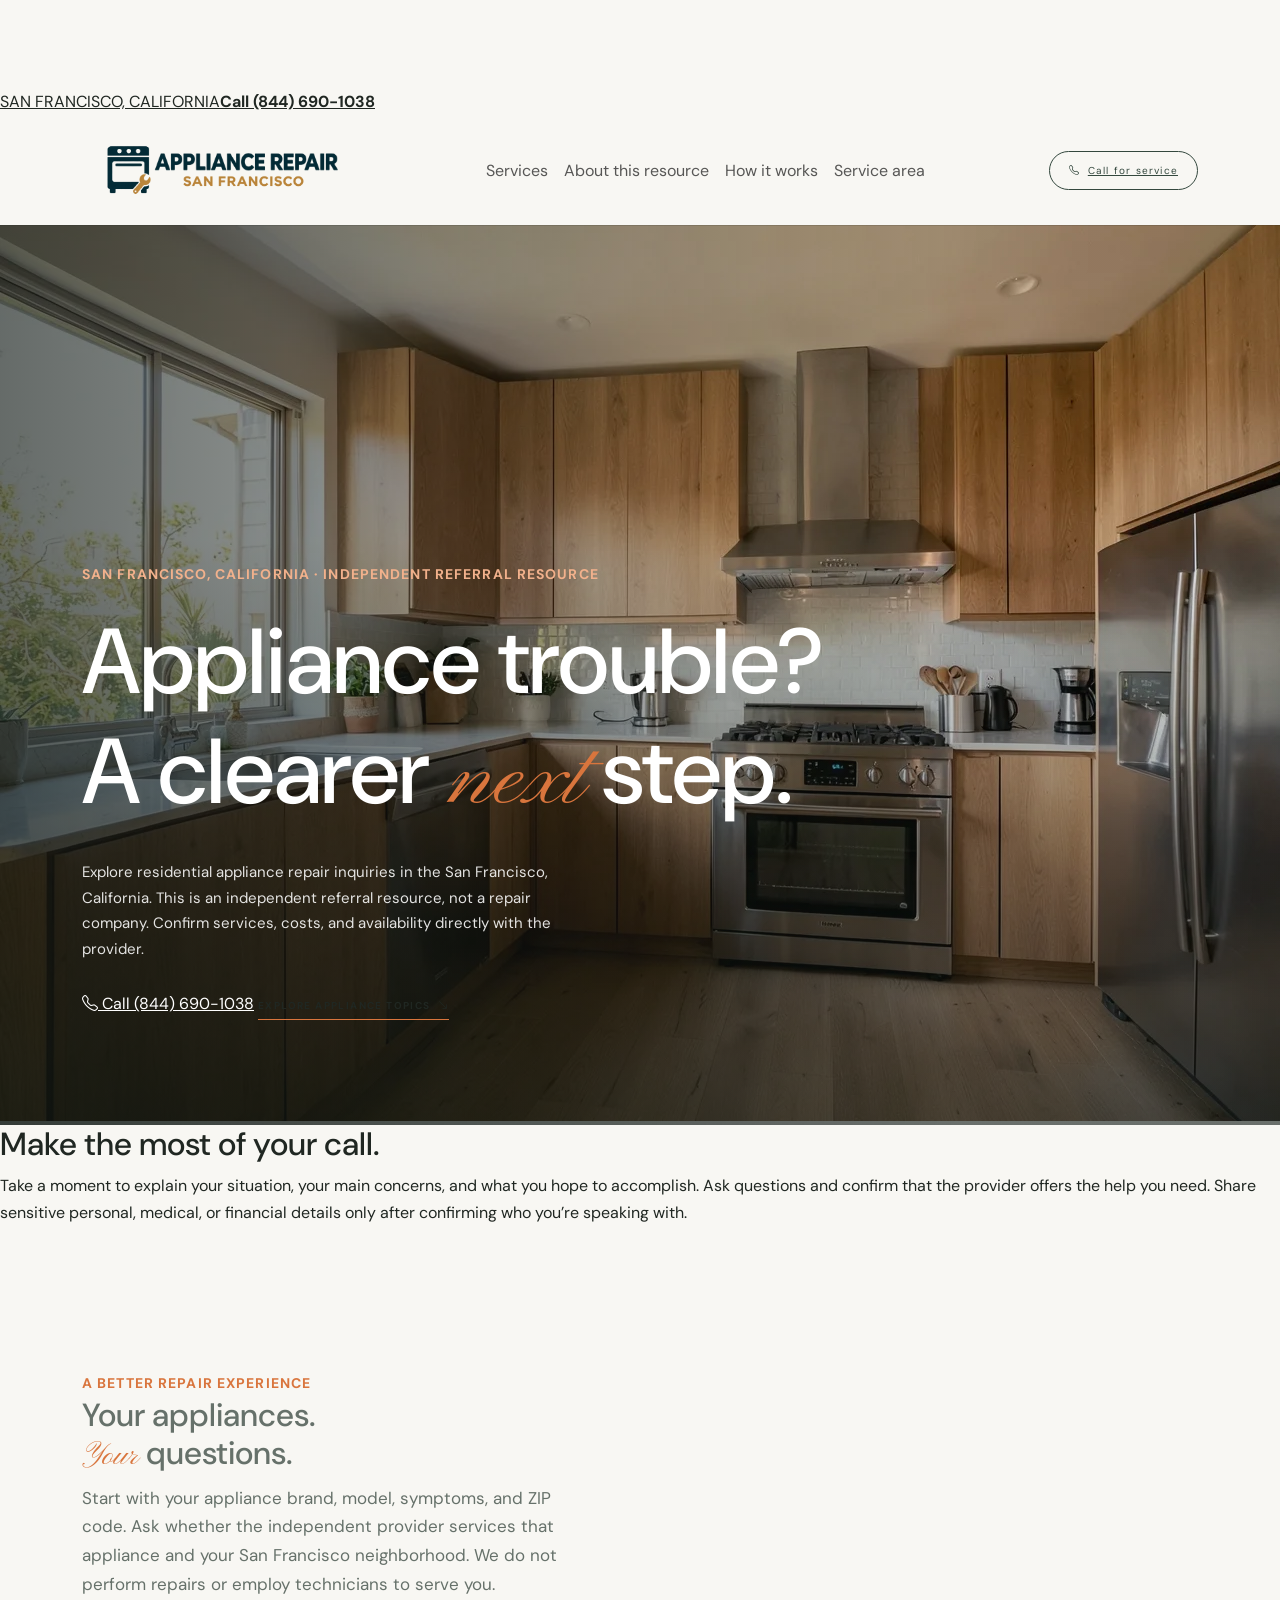
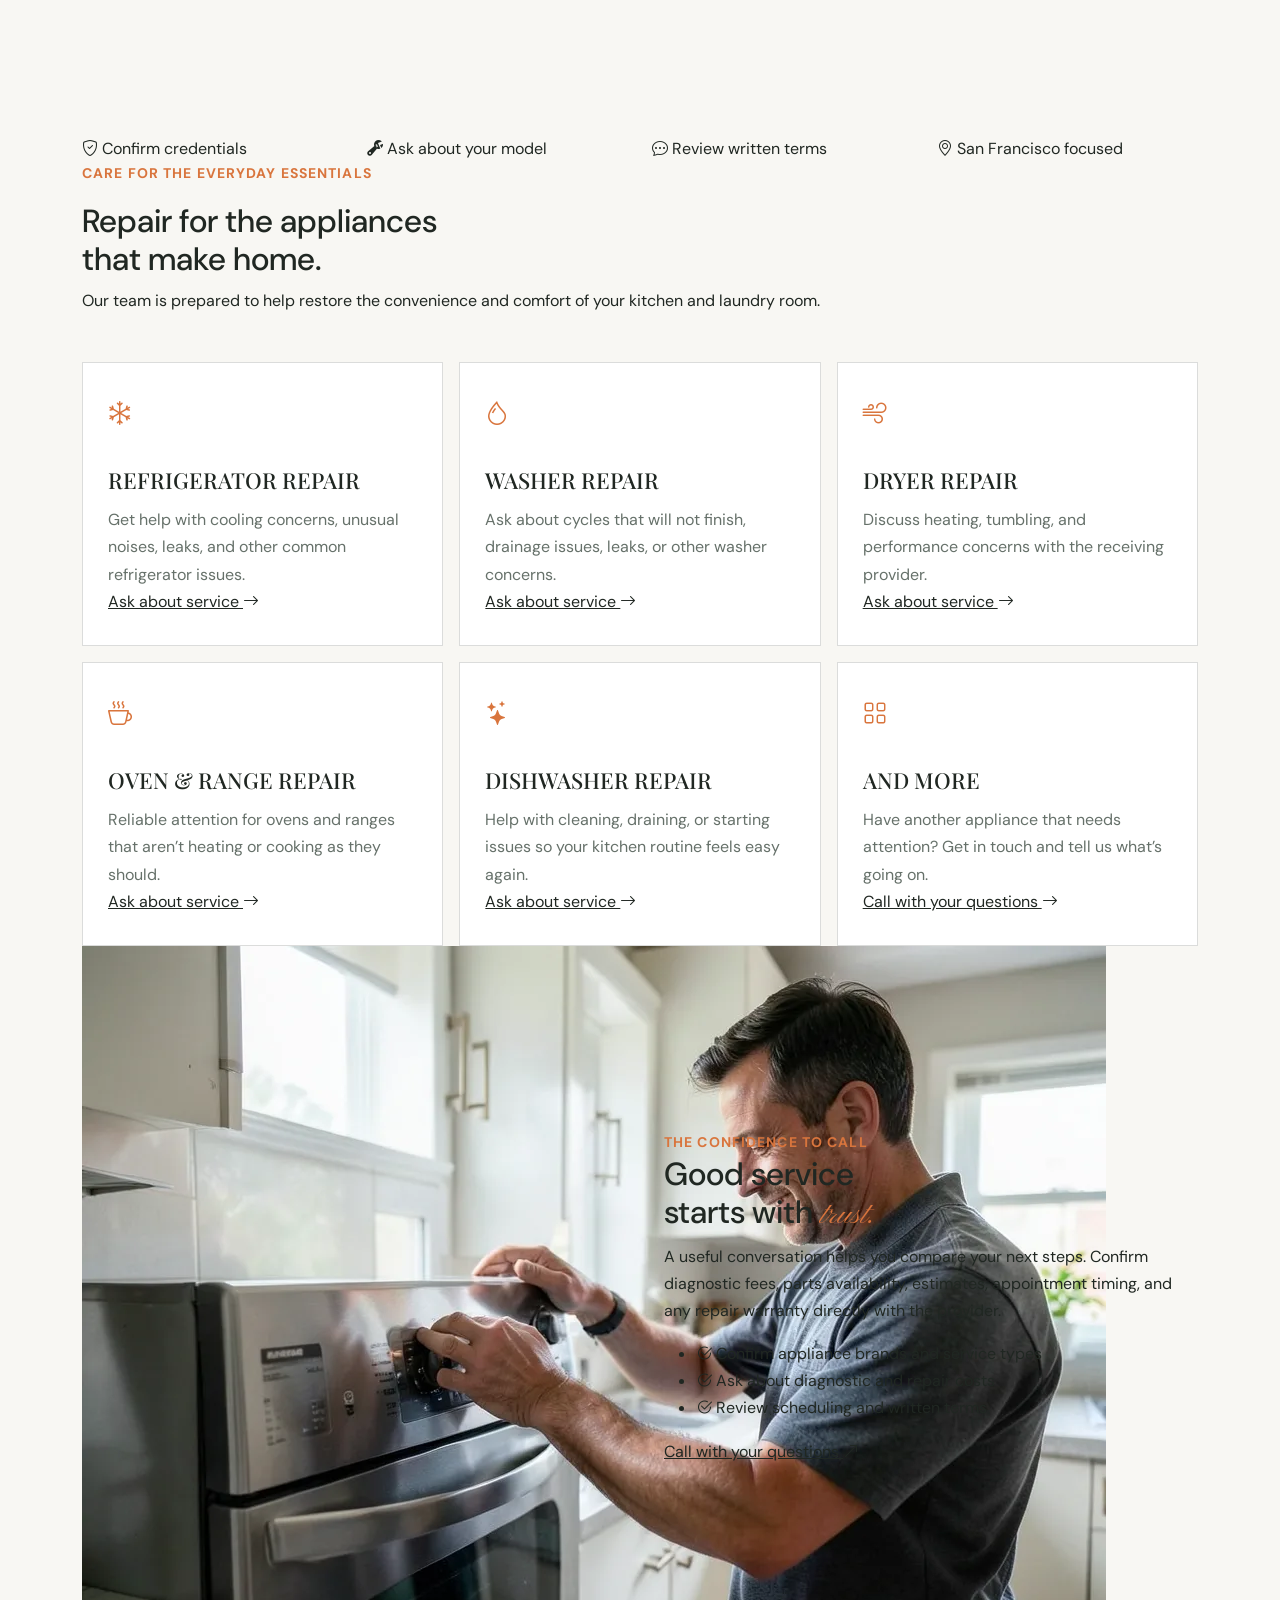
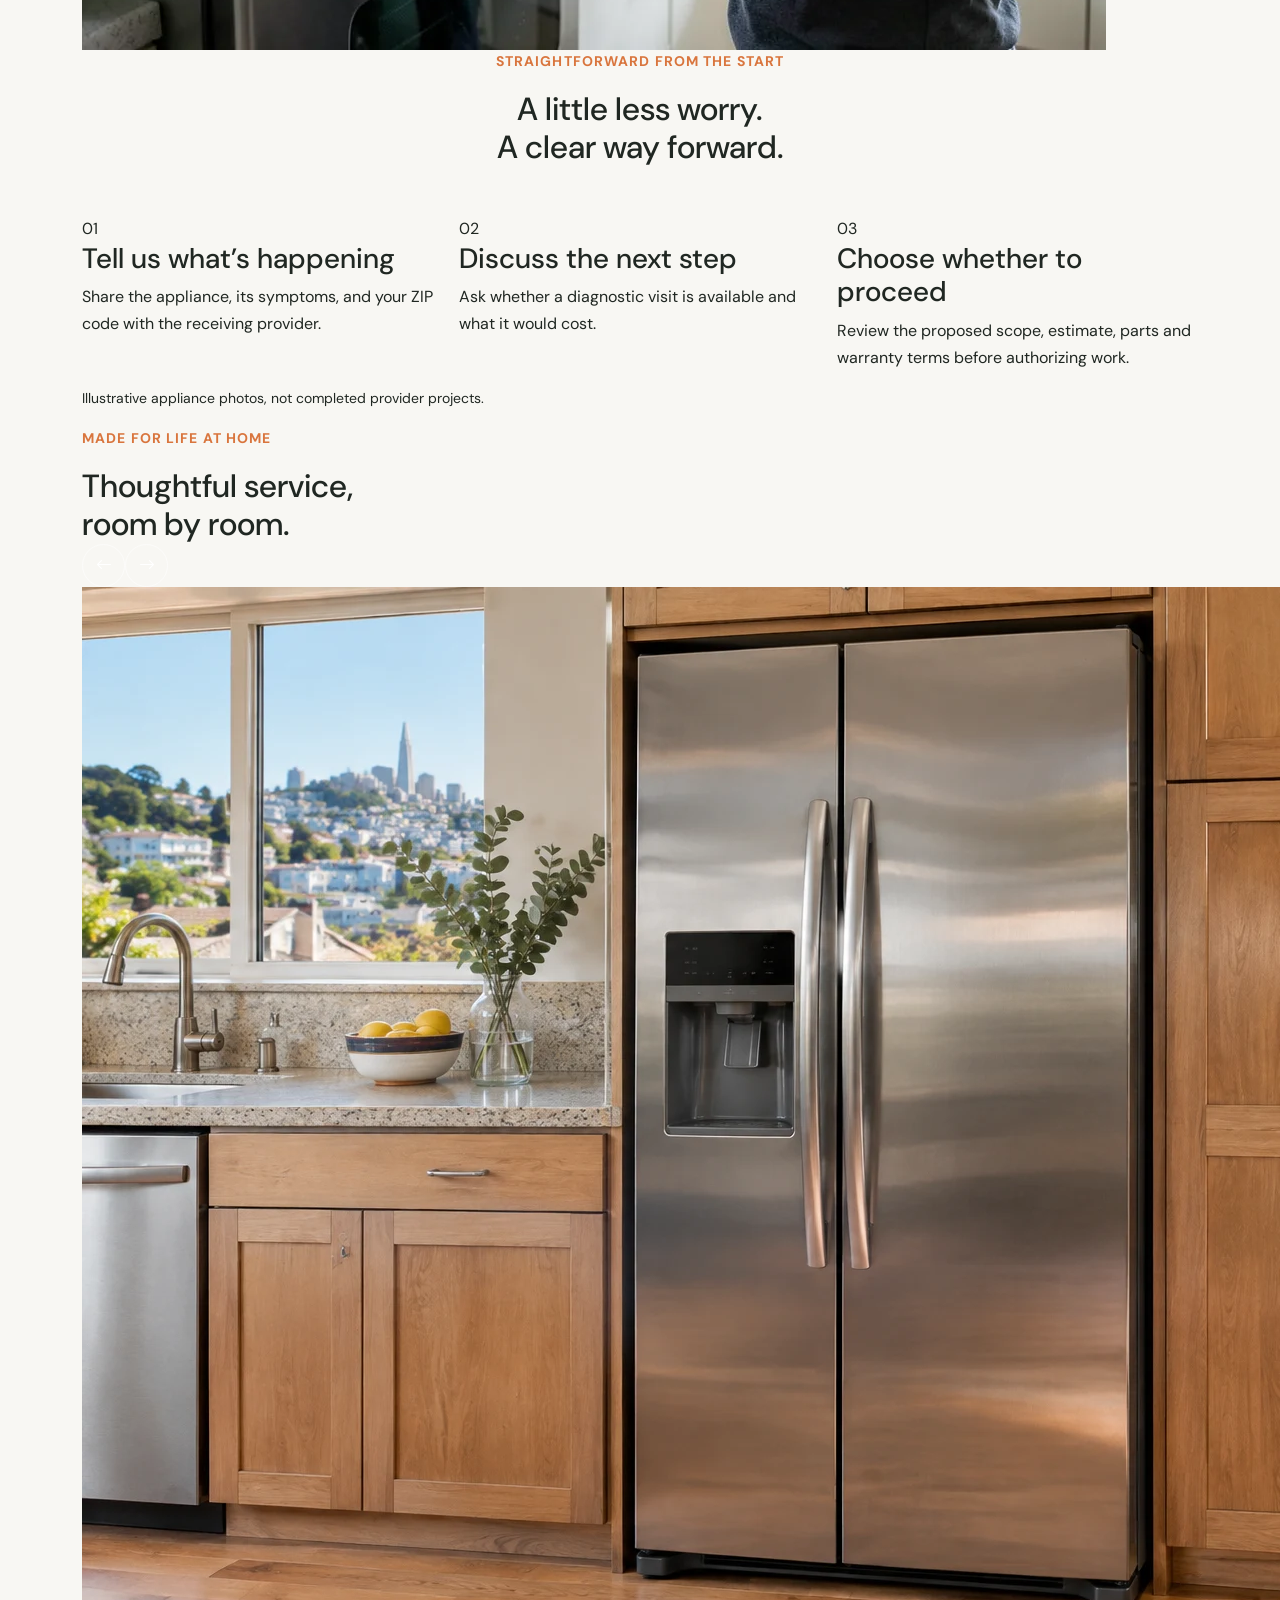
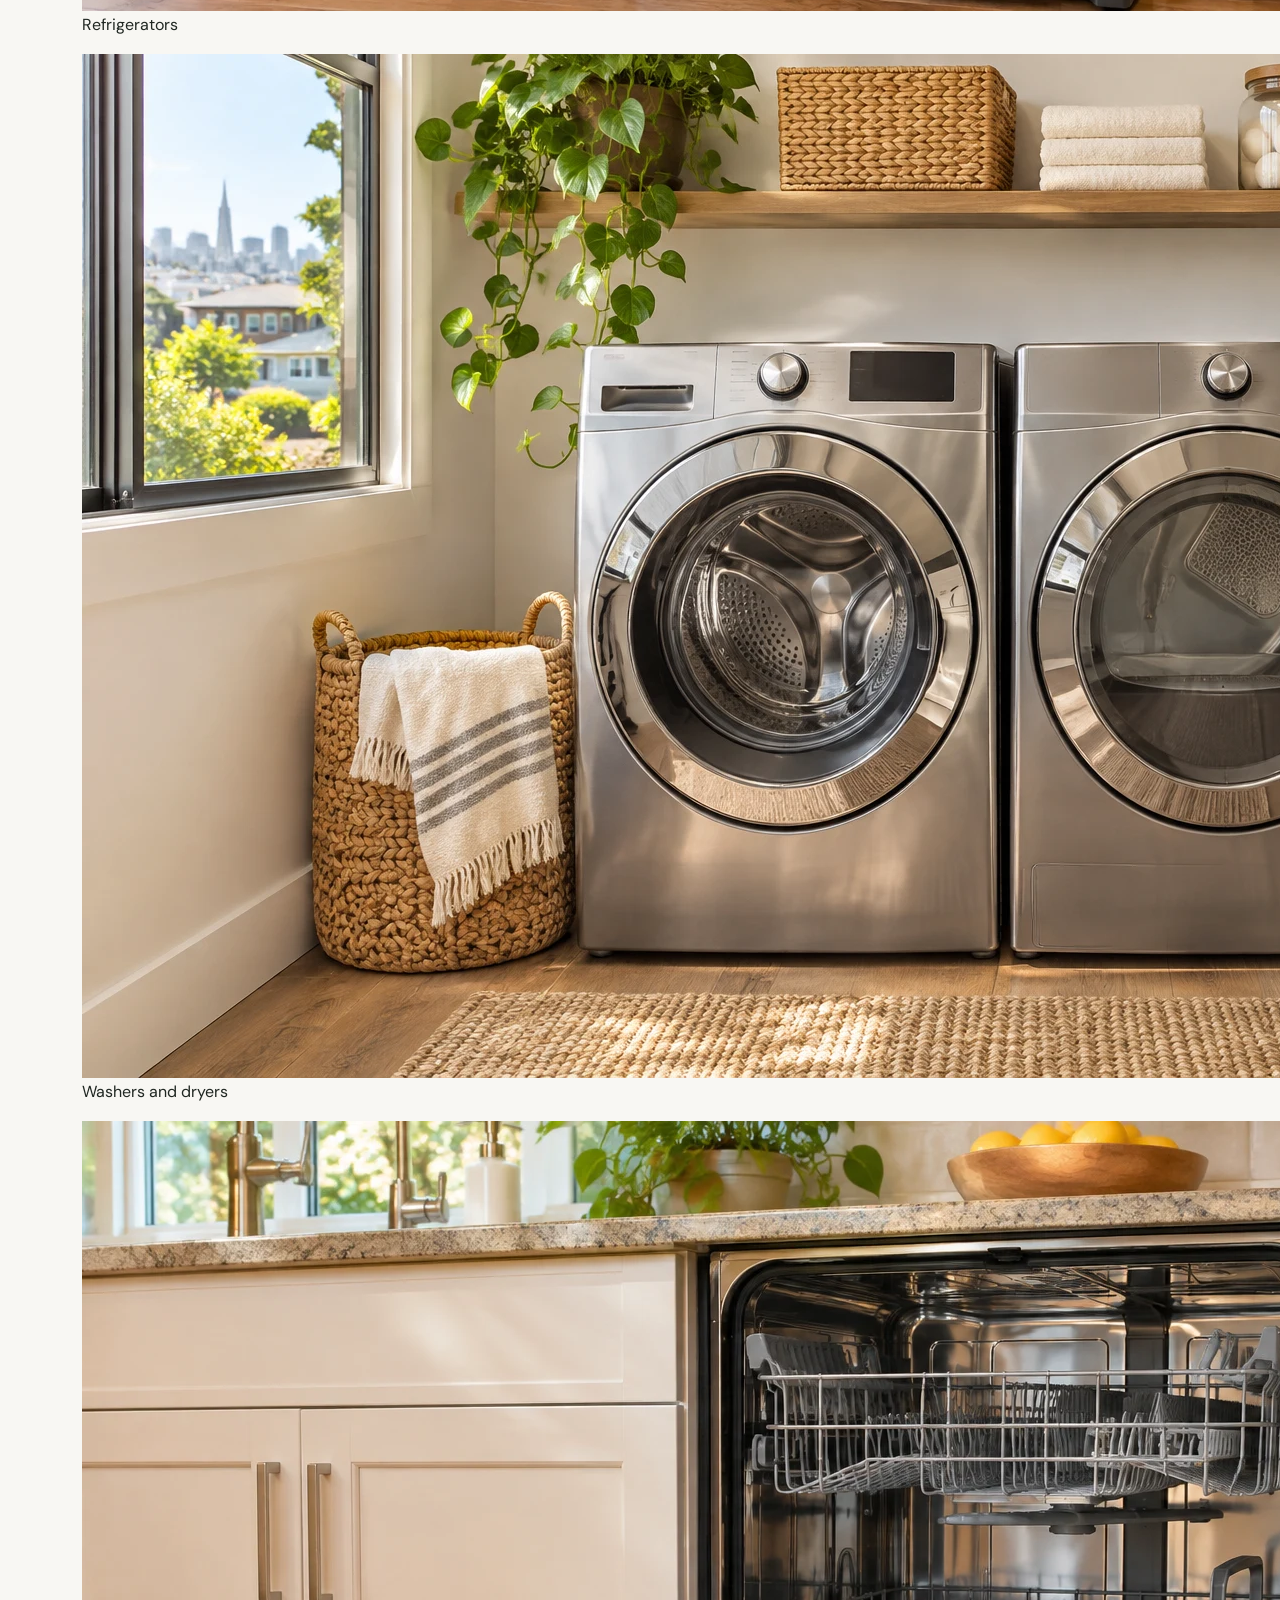
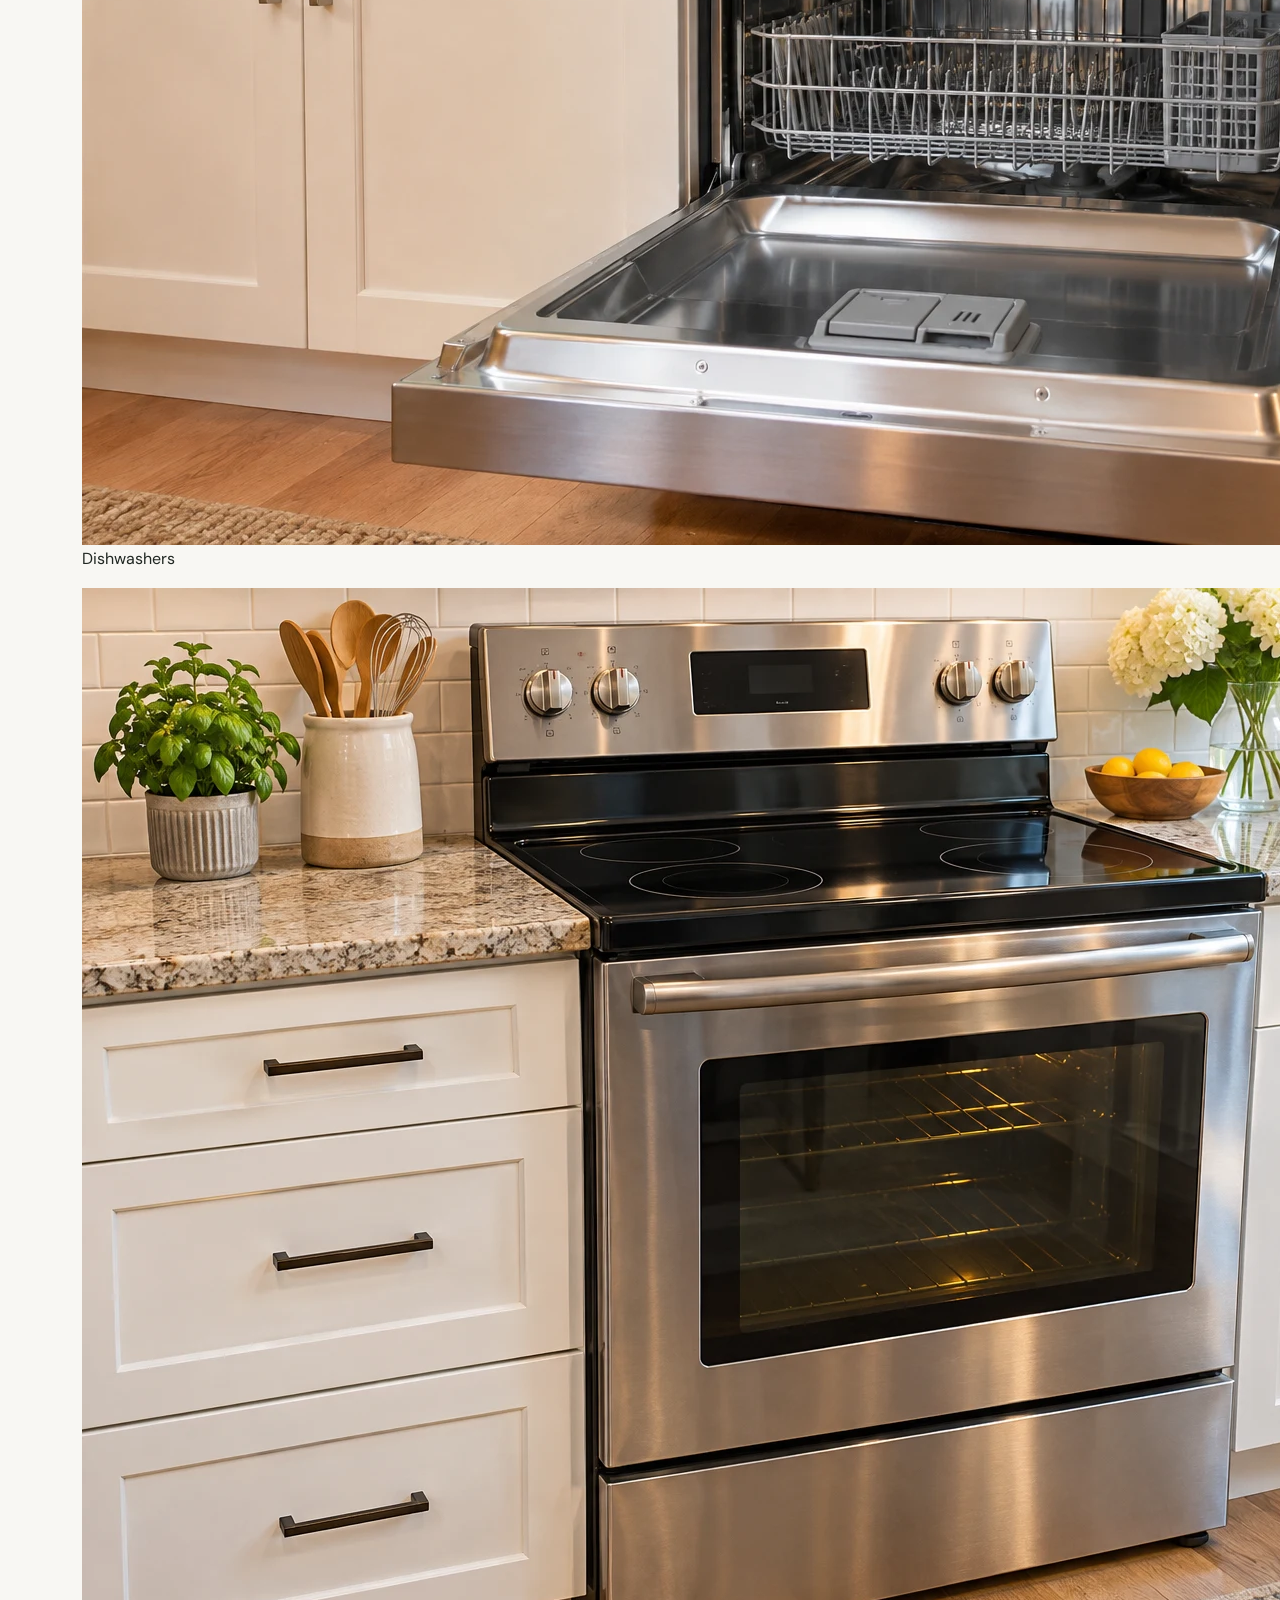
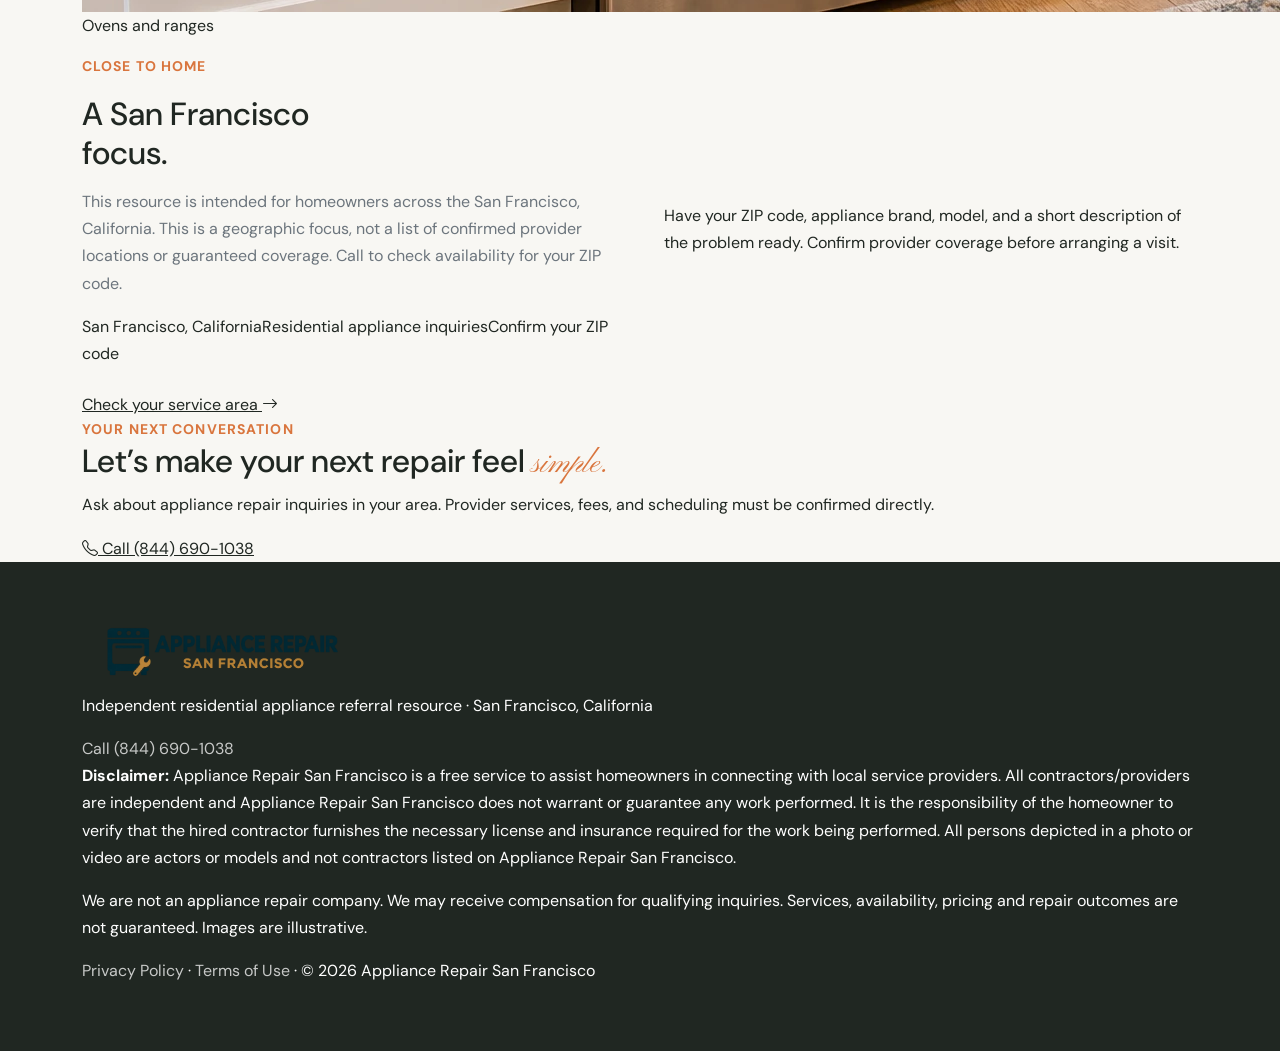
==== commit dfaf2458: "Add files via upload" ====
--- a/index.html
+++ b/index.html
@@ -3,145 +3,183 @@
 <head>
   <meta charset="utf-8">
   <meta name="viewport" content="width=device-width, initial-scale=1">
-  <meta name="theme-color" content="#f8f7f3">
-  <meta name="description" content="Independent residential water well and pump service referrals for Greater Texarkana. Call (870) 555-5555 to discuss your home water system.">
-  <title>Water Wells Texarkana — Wells, Pumps & Water Care</title>
+  <meta name="description" content="Independent residential appliance repair referral information for the San Francisco, California. Ask about appliance brands, service availability, costs and scheduling.">
+  <title>Appliance Repair San Francisco | Trusted Local Service</title>
   <link rel="preconnect" href="https://fonts.googleapis.com">
   <link rel="preconnect" href="https://fonts.gstatic.com" crossorigin>
   <link href="https://fonts.googleapis.com/css2?family=DM+Sans:wght@400;500;600;700&family=Playfair+Display:wght@500;600;700&family=Pinyon+Script&display=swap" rel="stylesheet">
   <link href="https://cdn.jsdelivr.net/npm/bootstrap@5.3.3/dist/css/bootstrap.min.css" rel="stylesheet">
   <link href="https://cdn.jsdelivr.net/npm/bootstrap-icons@1.11.3/font/bootstrap-icons.min.css" rel="stylesheet">
   
-<link rel="stylesheet" href="css/style.css?v=well-copper-logo-2">
+<link rel="stylesheet" href="css/style.css?v=san-francisco-header-light-3">
 </head>
-<body><div class="call-top"><span>HOME WATER WELL QUESTIONS? · TEXARKANA</span><a class="phone-button" href="tel:+18705555555">Call (870) 555-5555</a><small>Temporary number</small></div>
-  <nav class="navbar navbar-expand-md" aria-label="Main navigation">
-    <div class="container">
-      <a class="brand" href="#top" aria-label="Water Wells Texarkana home"><img class="well-logo" src="assets/water-wells-texarkana-logo.png" alt="Water Wells Texarkana" width="280" height="58"></a>
-      <button class="navbar-toggler d-md-none" type="button" data-bs-toggle="collapse" data-bs-target="#mobileNav" aria-controls="mobileNav" aria-expanded="false" aria-label="Open navigation">
-        <i class="bi bi-list"></i>
-      </button>
-      <div class="d-none d-md-flex ms-auto align-items-center">
-        <ul class="nav-links">
-          <li><a href="#services">Services</a></li><li><a href="#approach">What to ask</a></li><li><a href="#gallery">Well photos</a></li>
-          <li><a class="nav-cta" href="tel:+18705555555">Call (870) 555-5555</a></li>
-        </ul>
+<body>
+  <header class="site-nav" id="siteNav">
+    <div class="topline"><a href="tel:+18446901038"><span>SAN FRANCISCO, CALIFORNIA</span><strong>Call (844) 690-1038</strong></a></div>
+    </div>
+    <nav class="navbar navbar-expand-lg" aria-label="Main navigation">
+      <div class="container">
+        <a class="brand appliance-logo" href="index.html" aria-label="Appliance Repair San Francisco home" style="display:block;width:280px;max-width:55vw"><img src="assets/san-francisco-appliance-repair-logo.png" alt="Appliance Repair San Francisco" width="280" style="display:block;width:100%;height:auto;max-height:80px;object-fit:contain"></a>
+        <button class="navbar-toggler" type="button" data-bs-toggle="collapse" data-bs-target="#mainNav" aria-controls="mainNav" aria-expanded="false" aria-label="Toggle navigation">
+          <i class="bi bi-list fs-3"></i>
+        </button>
+        <div class="collapse navbar-collapse justify-content-center" id="mainNav">
+          <ul class="navbar-nav align-items-lg-center">
+            <li class="nav-item"><a class="nav-link" href="#services">Services</a></li>
+            <li class="nav-item"><a class="nav-link" href="#about">About this resource</a></li>
+            <li class="nav-item"><a class="nav-link" href="#process">How it works</a></li>
+            <li class="nav-item"><a class="nav-link" href="#areas">Service area</a></li>
+          </ul>
+        </div>
+        <a class="nav-cta d-none d-lg-inline-flex align-items-center gap-2" href="tel:+18446901038"><i class="bi bi-telephone"></i> Call for service</a>
       </div>
-      <div class="collapse d-md-none mobile-nav" id="mobileNav">
-        <a href="#services">Services</a><a href="#approach">What to ask</a><a href="#gallery">Well photos</a><a href="tel:+18705555555">Call (870) 555-5555</a>
+    </nav>
+  </header>
+
+  <main id="home">
+    <section class="hero" aria-label="Appliance repair in the Bay Area">
+      <div class="hero-sticky">
+        <img class="hero-image" id="heroImage" src="assets/img-1.webp" alt="Bright modern home kitchen with stainless steel appliances">
+        <div class="hero-shade"></div>
+        <div class="container hero-content">
+          <div class="eyebrow">San Francisco, California · Independent referral resource</div>
+          <h1>Appliance trouble?<br>A clearer <span class="script">next</span> step.</h1>
+          <p>Explore residential appliance repair inquiries in the San Francisco, California. This is an independent referral resource, not a repair company. Confirm services, costs, and availability directly with the provider.</p>
+          <div class="hero-actions">
+            <a class="btn-primary-custom" href="tel:+18446901038"><i class="bi bi-telephone"></i> Call (844) 690-1038</a>
+            <a class="text-link" href="#services">Explore appliance topics <i class="bi bi-arrow-down-right ms-1"></i></a>
+          </div>
+        </div>
+        <div class="hero-note">San Francisco residential appliance inquiries</div>
+        
+      </div>
+    </section><aside class="call-preparation"><h2>Make the most of your call.</h2><p>Take a moment to explain your situation, your main concerns, and what you hope to accomplish. Ask questions and confirm that the provider offers the help you need. Share sensitive personal, medical, or financial details only after confirming who you’re speaking with.</p></aside>
+
+    <section class="intro">
+      <div class="container reveal">
+        <div class="intro-copy">
+          <div class="eyebrow">A better repair experience</div>
+          <h2>Your appliances.<br><span class="script">Your</span> questions.</h2>
+          <p>Start with your appliance brand, model, symptoms, and ZIP code. Ask whether the independent provider services that appliance and your San Francisco neighborhood. We do not perform repairs or employ technicians to serve you.</p>
+        </div>
+      </div>
+    </section>
+    <div class="trust-strip">
+      <div class="container">
+        <div class="row align-items-center">
+          <div class="col-6 col-md-3 trust-item"><i class="bi bi-shield-check"></i> Confirm credentials</div>
+          <div class="col-6 col-md-3 trust-item"><i class="bi bi-wrench-adjustable"></i> Ask about your model</div>
+          <div class="col-6 col-md-3 trust-item"><i class="bi bi-chat-dots"></i> Review written terms</div>
+          <div class="col-6 col-md-3 trust-item"><i class="bi bi-geo-alt"></i> San Francisco focused</div>
+        </div>
       </div>
     </div>
-  </nav>
 
-  <main id="top">
-<section class="hero-local"><div class="hero-local-copy"><div class="eyebrow">GREATER TEXARKANA · RESIDENTIAL WELL INQUIRIES</div><h1 class="display">Water Wells<br><em class="script">Texarkana</em></h1><p>Planning a home water well or having trouble with a pump? Call (870) 555-5555 about your property and ask an independent provider about drilling, pump service, and water-system options.</p><a class="phone-button" href="tel:+18705555555">Call (870) 555-5555</a><p class="referral-note">Independent referral resource, not a well drilling contractor. Confirm service area, licensing, availability, and pricing directly.</p></div><img src="assets/residential-well-drilling.webp" alt="Illustrative truck-mounted water well drilling rig beside a rural home" fetchpriority="high"></section><aside class="call-preparation-note"><div class="container"><h2>Make the most of your call.</h2><p>Take a moment to explain your situation, your main concerns, and what you hope to accomplish. Ask questions and confirm that the provider offers the help you need. Share sensitive personal, medical, or financial details only after confirming who you’re speaking with.</p></div></aside>
-    <section class="intro" id="approach">
+    <section class="services-section section-pad" id="services">
+      <div class="container">
+        <div class="section-heading reveal mb-5">
+          <div class="eyebrow">Care for the everyday essentials</div>
+          <h2 class="mt-3">Repair for the appliances<br>that make home.</h2>
+          <p>Our team is prepared to help restore the convenience and comfort of your kitchen and laundry room.</p>
+        </div>
+        <div class="row g-3">
+          <div class="col-sm-6 col-lg-4 reveal"><article class="service-card"><div class="service-icon"><i class="bi bi-snow"></i></div><h3>Refrigerator repair</h3><p>Get help with cooling concerns, unusual noises, leaks, and other common refrigerator issues.</p><a class="arrow-link" href="tel:+18446901038">Ask about service <i class="bi bi-arrow-right"></i></a></article></div>
+          <div class="col-sm-6 col-lg-4 reveal"><article class="service-card"><div class="service-icon"><i class="bi bi-droplet"></i></div><h3>Washer repair</h3><p>Ask about cycles that will not finish, drainage issues, leaks, or other washer concerns.</p><a class="arrow-link" href="tel:+18446901038">Ask about service <i class="bi bi-arrow-right"></i></a></article></div>
+          <div class="col-sm-6 col-lg-4 reveal"><article class="service-card"><div class="service-icon"><i class="bi bi-wind"></i></div><h3>Dryer repair</h3><p>Discuss heating, tumbling, and performance concerns with the receiving provider.</p><a class="arrow-link" href="tel:+18446901038">Ask about service <i class="bi bi-arrow-right"></i></a></article></div>
+          <div class="col-sm-6 col-lg-4 reveal"><article class="service-card"><div class="service-icon"><i class="bi bi-cup-hot"></i></div><h3>Oven &amp; range repair</h3><p>Reliable attention for ovens and ranges that aren’t heating or cooking as they should.</p><a class="arrow-link" href="tel:+18446901038">Ask about service <i class="bi bi-arrow-right"></i></a></article></div>
+          <div class="col-sm-6 col-lg-4 reveal"><article class="service-card"><div class="service-icon"><i class="bi bi-stars"></i></div><h3>Dishwasher repair</h3><p>Help with cleaning, draining, or starting issues so your kitchen routine feels easy again.</p><a class="arrow-link" href="tel:+18446901038">Ask about service <i class="bi bi-arrow-right"></i></a></article></div>
+          <div class="col-sm-6 col-lg-4 reveal"><article class="service-card"><div class="service-icon"><i class="bi bi-grid"></i></div><h3>And more</h3><p>Have another appliance that needs attention? Get in touch and tell us what’s going on.</p><a class="arrow-link" href="tel:+18446901038">Call with your questions <i class="bi bi-arrow-right"></i></a></article></div>
+        </div>
+      </div>
+    </section>
+
+    <section class="about-section section-pad" id="about">
       <div class="container">
         <div class="row align-items-center g-5">
           <div class="col-lg-6 reveal">
-            <div class="eyebrow mb-3">An independent referral resource</div>
-            <h2 class="section-title mb-4">Good water begins <em class="script">below</em> the surface.</h2>
-            <p class="intro-copy mb-4">A dependable well is more than a hole in the ground. It is a carefully considered water source, designed around your property and supported by people who know the region.</p>
-            <p class="text-secondary mb-4">Water Wells Texarkana is a free referral resource for homeowners. We do not drill wells or perform pump work. Ask the answering provider to confirm whether they serve your address and handle the work you need.</p>
-            <a class="text-link" href="#services">Explore service inquiries <i class="bi bi-arrow-right ms-2"></i></a>
+            <div class="about-photo-wrap">
+              <img class="about-photo" src="assets/img-3.webp" alt="Appliance technician carefully working in a bright home kitchen">
+              <div class="photo-frame"></div>
+            </div>
           </div>
           <div class="col-lg-6 reveal">
-            <div class="image-wrap intro-image">
-              <img src="assets/modern-wellhead.webp" alt="Illustrative modern capped residential wellhead on a concrete apron" loading="lazy">
+            <div class="about-copy">
+              <div class="eyebrow">The confidence to call</div>
+              <h2>Good service<br>starts with <span class="script">trust.</span></h2>
+              <p>A useful conversation helps you compare your next steps. Confirm diagnostic fees, parts availability, estimates, appointment timing, and any repair warranty directly with the provider.</p>
+              <ul class="about-list">
+                <li><i class="bi bi-check2-circle"></i> Confirm appliance brands and service types</li>
+                <li><i class="bi bi-check2-circle"></i> Ask about diagnostic and repair costs</li>
+                <li><i class="bi bi-check2-circle"></i> Review scheduling and written terms</li>
+              </ul>
+              <a class="btn-primary-custom" href="tel:+18446901038">Call with your questions <i class="bi bi-arrow-up-right"></i></a>
             </div>
           </div>
         </div>
       </div>
     </section>
 
-    <section class="services" id="services">
+    
+
+    <section class="process-section section-pad" id="process">
       <div class="container">
-        <div class="row align-items-end mb-5">
-          <div class="col-lg-7 reveal"><div class="eyebrow mb-3">What to ask a provider about</div><h2 class="section-title mb-0">From the ground<br>to your <em class="script">tap.</em></h2></div>
-          <div class="col-lg-4 ms-auto mt-4 mt-lg-0 reveal"><p class="text-secondary mb-0">Residential well and pump inquiries for Greater Texarkana. Confirm service coverage and required credentials for your side of the Texas–Arkansas border.</p></div>
+        <div class="section-heading text-center mx-auto reveal mb-5">
+          <div class="eyebrow">Straightforward from the start</div>
+          <h2 class="mt-3">A little less worry.<br>A clear way forward.</h2>
         </div>
         <div class="row g-3">
-          <div class="col-md-6 col-lg-3 reveal"><article class="service-card"><span class="service-number">01 / DRILLING</span><i class="bi bi-water service-icon" aria-hidden="true"></i><h3>Well drilling</h3><p>New water well projects planned for your property, use, and local conditions.</p></article></div>
-          <div class="col-md-6 col-lg-3 reveal"><article class="service-card"><span class="service-number">02 / PUMP SYSTEMS</span><i class="bi bi-gear-wide-connected service-icon" aria-hidden="true"></i><h3>Pump service</h3><p>Support for water pumps and essential system components when flow needs attention.</p></article></div>
-          <div class="col-md-6 col-lg-3 reveal"><article class="service-card"><span class="service-number">03 / WATER QUALITY</span><i class="bi bi-droplet-half service-icon" aria-hidden="true"></i><h3>Water treatment</h3><p>Explore filtration options to help your water feel and work better at home.</p></article></div>
-          <div class="col-md-6 col-lg-3 reveal"><article class="service-card"><span class="service-number">04 / PREVENTIVE CARE</span><i class="bi bi-tools service-icon" aria-hidden="true"></i><h3>Well maintenance</h3><p>Keep your water system in good working order with attentive ongoing care.</p></article></div>
+          <div class="col-md-4 reveal"><article class="step"><div class="step-num">01</div><h3>Tell us what’s happening</h3><p>Share the appliance, its symptoms, and your ZIP code with the receiving provider.</p></article></div>
+          <div class="col-md-4 reveal"><article class="step"><div class="step-num">02</div><h3>Discuss the next step</h3><p>Ask whether a diagnostic visit is available and what it would cost.</p></article></div>
+          <div class="col-md-4 reveal"><article class="step"><div class="step-num">03</div><h3>Choose whether to proceed</h3><p>Review the proposed scope, estimate, parts and warranty terms before authorizing work.</p></article></div>
         </div>
       </div>
     </section>
 
-    <section class="reasons">
+    <section class="gallery-section section-pad"><p class="container small">Illustrative appliance photos, not completed provider projects.</p>
       <div class="container">
-        <div class="text-center mb-5 reveal">
-          <div class="eyebrow mb-3">Before choosing a provider</div>
-          <h2 class="section-title">Steady hands.<br><em class="script">Clear</em> answers.</h2>
-          <p class="text-secondary mx-auto mt-3" style="max-width:670px">Ask about the proposed work, local requirements, assessment fees, and a written estimate before hiring.</p>
+        <div class="gallery-head reveal">
+          <div><div class="eyebrow">Made for life at home</div><h2 class="mt-3 mb-0">Thoughtful service,<br>room by room.</h2></div>
+          <div class="gallery-controls d-none d-sm-block"><button type="button" id="slidePrev" aria-label="Previous images"><i class="bi bi-arrow-left"></i></button><button type="button" id="slideNext" aria-label="Next images"><i class="bi bi-arrow-right"></i></button></div>
         </div>
-        <div class="row g-3">
-          <div class="col-md-4 reveal"><article class="reason-card"><span class="num" data-count="01">01</span><h3>Local perspective</h3><p>Ask whether the provider serves your property and has experience with local residential well conditions.</p></article></div>
-          <div class="col-md-4 reveal"><article class="reason-card"><span class="num" data-count="02">02</span><h3>Understand the scope</h3><p>Discuss your household needs and request a clear explanation of the proposed work and costs.</p></article></div>
-          <div class="col-md-4 reveal"><article class="reason-card"><span class="num" data-count="03">03</span><h3>Ask about follow-up</h3><p>Confirm who handles maintenance, warranties, and any follow-up visits for the system.</p></article></div>
+        <div class="gallery-track" id="galleryTrack" aria-label="Appliance service gallery">
+          <figure class="gallery-card"><img src="assets/bay-area-refrigerator.webp" alt="Stainless steel side-by-side refrigerator in a residential kitchen" loading="lazy"><figcaption class="gallery-caption">Refrigerators</figcaption></figure>
+          <figure class="gallery-card"><img src="assets/bay-area-laundry.webp" alt="Front-loading washer and dryer in a residential laundry room" loading="lazy"><figcaption class="gallery-caption">Washers and dryers</figcaption></figure>
+          <figure class="gallery-card"><img src="assets/bay-area-dishwasher.webp" alt="Open dishwasher beneath a home kitchen counter" loading="lazy"><figcaption class="gallery-caption">Dishwashers</figcaption></figure>
+          <figure class="gallery-card"><img src="assets/bay-area-range.webp" alt="Stainless steel residential electric range and oven" loading="lazy"><figcaption class="gallery-caption">Ovens and ranges</figcaption></figure>
         </div>
       </div>
     </section>
 
-    <section class="feature">
+    <section class="service-area section-pad" id="areas">
       <div class="container">
         <div class="row align-items-center g-5">
           <div class="col-lg-6 reveal">
-            <div class="image-wrap feature-photo">
-              <img src="assets/img-2.webp" alt="Illustrative rural home and pasture" loading="lazy">
-            </div>
+            <div class="eyebrow">Close to home</div>
+            <h2 class="mt-3">A San Francisco<br>focus.</h2>
+            <p class="text-secondary mt-3">This resource is intended for homeowners across the San Francisco, California. This is a geographic focus, not a list of confirmed provider locations or guaranteed coverage. Call to check availability for your ZIP code.</p>
+            <div class="area-pills"><span>San Francisco, California</span><span>Residential appliance inquiries</span><span>Confirm your ZIP code</span></div>
+            <a class="arrow-link d-inline-block mt-4" href="tel:+18446901038">Check your service area <i class="bi bi-arrow-right"></i></a>
           </div>
           <div class="col-lg-6 reveal">
-            <div class="eyebrow mb-3">Care for your water source</div>
-            <h2 class="section-title mb-4">Built for your land.<br>Ready for <em class="script">every day.</em></h2>
-            <p class="text-secondary mb-4">Every property is different. Describe how your household uses water and ask the provider what assessment is needed. Service availability and results are not guaranteed by this website.</p>
-            <p class="feature-note mb-4">“A dependable water supply should feel simple. Getting there takes experience.”</p>
-            <a class="text-link" href="tel:+18705555555">Call (870) 555-5555 <i class="bi bi-arrow-right ms-2"></i></a>
+            <p class="coverage-note">Have your ZIP code, appliance brand, model, and a short description of the problem ready. Confirm provider coverage before arranging a visit.</p>
           </div>
         </div>
       </div>
     </section>
 
-    <section class="gallery" id="gallery">
-      <div class="container">
-        <div class="d-flex flex-wrap align-items-end justify-content-between mb-4">
-          <div class="reveal"><div class="eyebrow mb-3">A closer look at well equipment</div><h2 class="section-title mb-0">Wells that serve<br>your <em class="script">home.</em></h2></div>
-          <div class="gallery-controls d-flex gap-2 mt-4 mt-md-0">
-            <button type="button" class="gallery-prev" aria-label="Scroll images left"><i class="bi bi-arrow-left"></i></button>
-            <button type="button" class="gallery-next" aria-label="Scroll images right"><i class="bi bi-arrow-right"></i></button>
-          </div>
-        </div>
-<p>Illustrative water well images, not completed work by this referral website.</p><div class="gallery-rail" id="galleryRail" aria-label="Residential well equipment"><div class="gallery-item image-wrap"><img src="assets/residential-well-drilling.webp" alt="Illustrative residential water well drilling rig" loading="lazy"></div><div class="gallery-item image-wrap"><img src="assets/modern-wellhead.webp" alt="Illustrative capped residential wellhead" loading="lazy"></div></div>
-      </div>
-    </section>
-
-    <section class="cta-band">
-      <div class="container">
-        <div class="row align-items-center g-4">
-          <div class="col-lg-8 reveal"><div class="eyebrow mb-3">Your next step starts here</div><h2 class="section-title mb-0">Let’s find the right water solution for your property.</h2></div>
-          <div class="col-lg-4 text-lg-end reveal"><a class="btn-rust d-inline-block" href="tel:+18705555555">Call (870) 555-5555 <i class="bi bi-arrow-up-right ms-2"></i></a></div>
-        </div>
+    <section class="quote-section">
+      <div class="container reveal">
+        <div class="eyebrow">Your next conversation</div>
+        <h2>Let’s make your next repair feel <span class="script">simple.</span></h2>
+        <p>Ask about appliance repair inquiries in your area. Provider services, fees, and scheduling must be confirmed directly.</p>
+        <a class="btn-primary-custom" href="tel:+18446901038"><i class="bi bi-telephone"></i> Call (844) 690-1038</a>
       </div>
     </section>
   </main>
 
-  <footer>
-    <div class="container">
-      <div class="row gy-4 align-items-start">
-        <div class="col-md-6">
-          <a class="brand mb-3" href="#top"><img class="well-logo" src="assets/water-wells-texarkana-logo.png" alt="Water Wells Texarkana" width="280" height="58"></a>
-          <p class="text-white-50 small mt-3 mb-0">Independent residential well and water-system referrals for Greater Texarkana and nearby ArkLaTex communities.</p>
-        </div>
-        <div class="col-md-3"><div class="eyebrow mb-3">Explore</div><div class="d-flex flex-column gap-2 small"><a href="#services">Services</a><a href="#approach">What to ask</a><a href="#gallery">Well photos</a></div></div>
-        <div class="col-md-3"><div class="eyebrow mb-3">Get in touch</div><a href="tel:+18705555555" class="small">(870) 555-5555</a></div>
-      </div>
-<div class="required-disclaimer"><p><strong>Disclaimer:</strong> Water Wells Texarkana is a free service to assist homeowners in connecting with local service providers. All contractors/providers are independent and Water Wells Texarkana does not warrant or guarantee any work performed. It is the responsibility of the homeowner to verify that the hired contractor furnishes the necessary license and insurance required for the work being performed. All persons depicted in a photo or video are actors or models and not contractors listed on Water Wells Texarkana.</p><p>Water Wells Texarkana is an independent advertising and referral resource, not a well drilling or pump contractor. We may receive compensation for referrals. Images are illustrative. Confirm provider identity, service coverage, credentials, costs, and written terms directly. The displayed phone number is temporary.</p><p><a href="privacy.html">Privacy Policy</a> · <a href="terms.html">Terms of Use</a></p></div>
-      <div class="footer-line d-flex flex-wrap justify-content-between gap-2"><span>© 2026 Water Wells Texarkana</span><span>Serving Greater Texarkana · ArkLaTex</span></div>
-    </div>
-  </footer>
+  <footer class="footer"><div class="container"><a class="brand appliance-logo" href="index.html" aria-label="Appliance Repair San Francisco home" style="display:block;width:280px;max-width:55vw"><img src="assets/san-francisco-appliance-repair-logo.png" alt="Appliance Repair San Francisco" width="280" style="display:block;width:100%;height:auto;max-height:80px;object-fit:contain"></a><p>Independent residential appliance referral resource · San Francisco, California</p><a class="btn-primary-custom" href="tel:+18446901038">Call (844) 690-1038</a><div class="ppc-disclaimer"><p><strong>Disclaimer:</strong> Appliance Repair San Francisco is a free service to assist homeowners in connecting with local service providers. All contractors/providers are independent and Appliance Repair San Francisco does not warrant or guarantee any work performed. It is the responsibility of the homeowner to verify that the hired contractor furnishes the necessary license and insurance required for the work being performed. All persons depicted in a photo or video are actors or models and not contractors listed on Appliance Repair San Francisco.</p><p>We are not an appliance repair company. We may receive compensation for qualifying inquiries. Services, availability, pricing and repair outcomes are not guaranteed. Images are illustrative.</p><p><a href="privacy.html">Privacy Policy</a> · <a href="terms.html">Terms of Use</a> · © 2026 Appliance Repair San Francisco</p></div></div></footer>
 
   <script src="https://cdn.jsdelivr.net/npm/bootstrap@5.3.3/dist/js/bootstrap.bundle.min.js"></script>
-<script>(()=>{const rail=document.getElementById('galleryRail');const reduced=window.matchMedia('(prefers-reduced-motion: reduce)').matches;document.querySelector('.gallery-prev')?.addEventListener('click',()=>rail.scrollBy({left:-rail.clientWidth*.72,behavior:reduced?'auto':'smooth'}));document.querySelector('.gallery-next')?.addEventListener('click',()=>rail.scrollBy({left:rail.clientWidth*.72,behavior:reduced?'auto':'smooth'}));})();</script>
+  <script>const t=document.getElementById('galleryTrack');const reduced=window.matchMedia('(prefers-reduced-motion: reduce)').matches;document.getElementById('slidePrev').addEventListener('click',()=>t.scrollBy({left:-440,behavior:reduced?'auto':'smooth'}));document.getElementById('slideNext').addEventListener('click',()=>t.scrollBy({left:440,behavior:reduced?'auto':'smooth'}));</script>
 </body>
 </html>
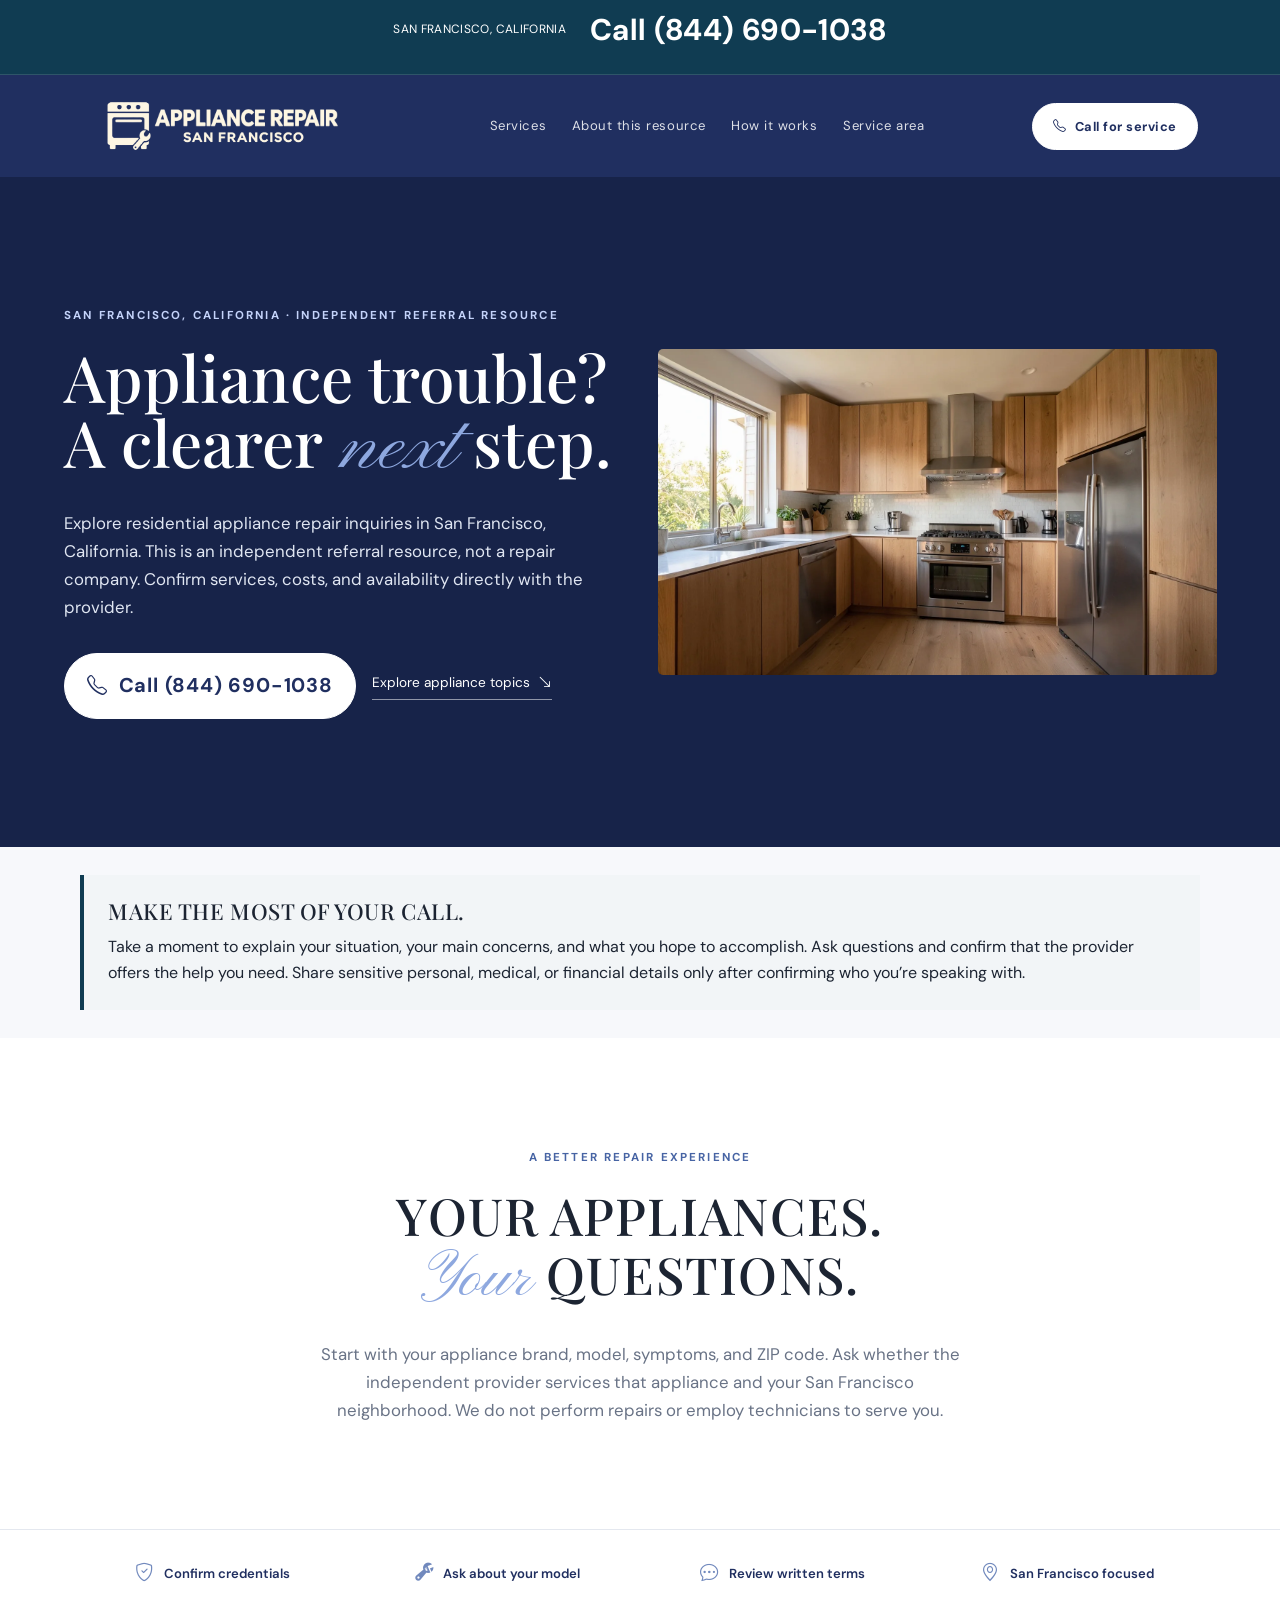
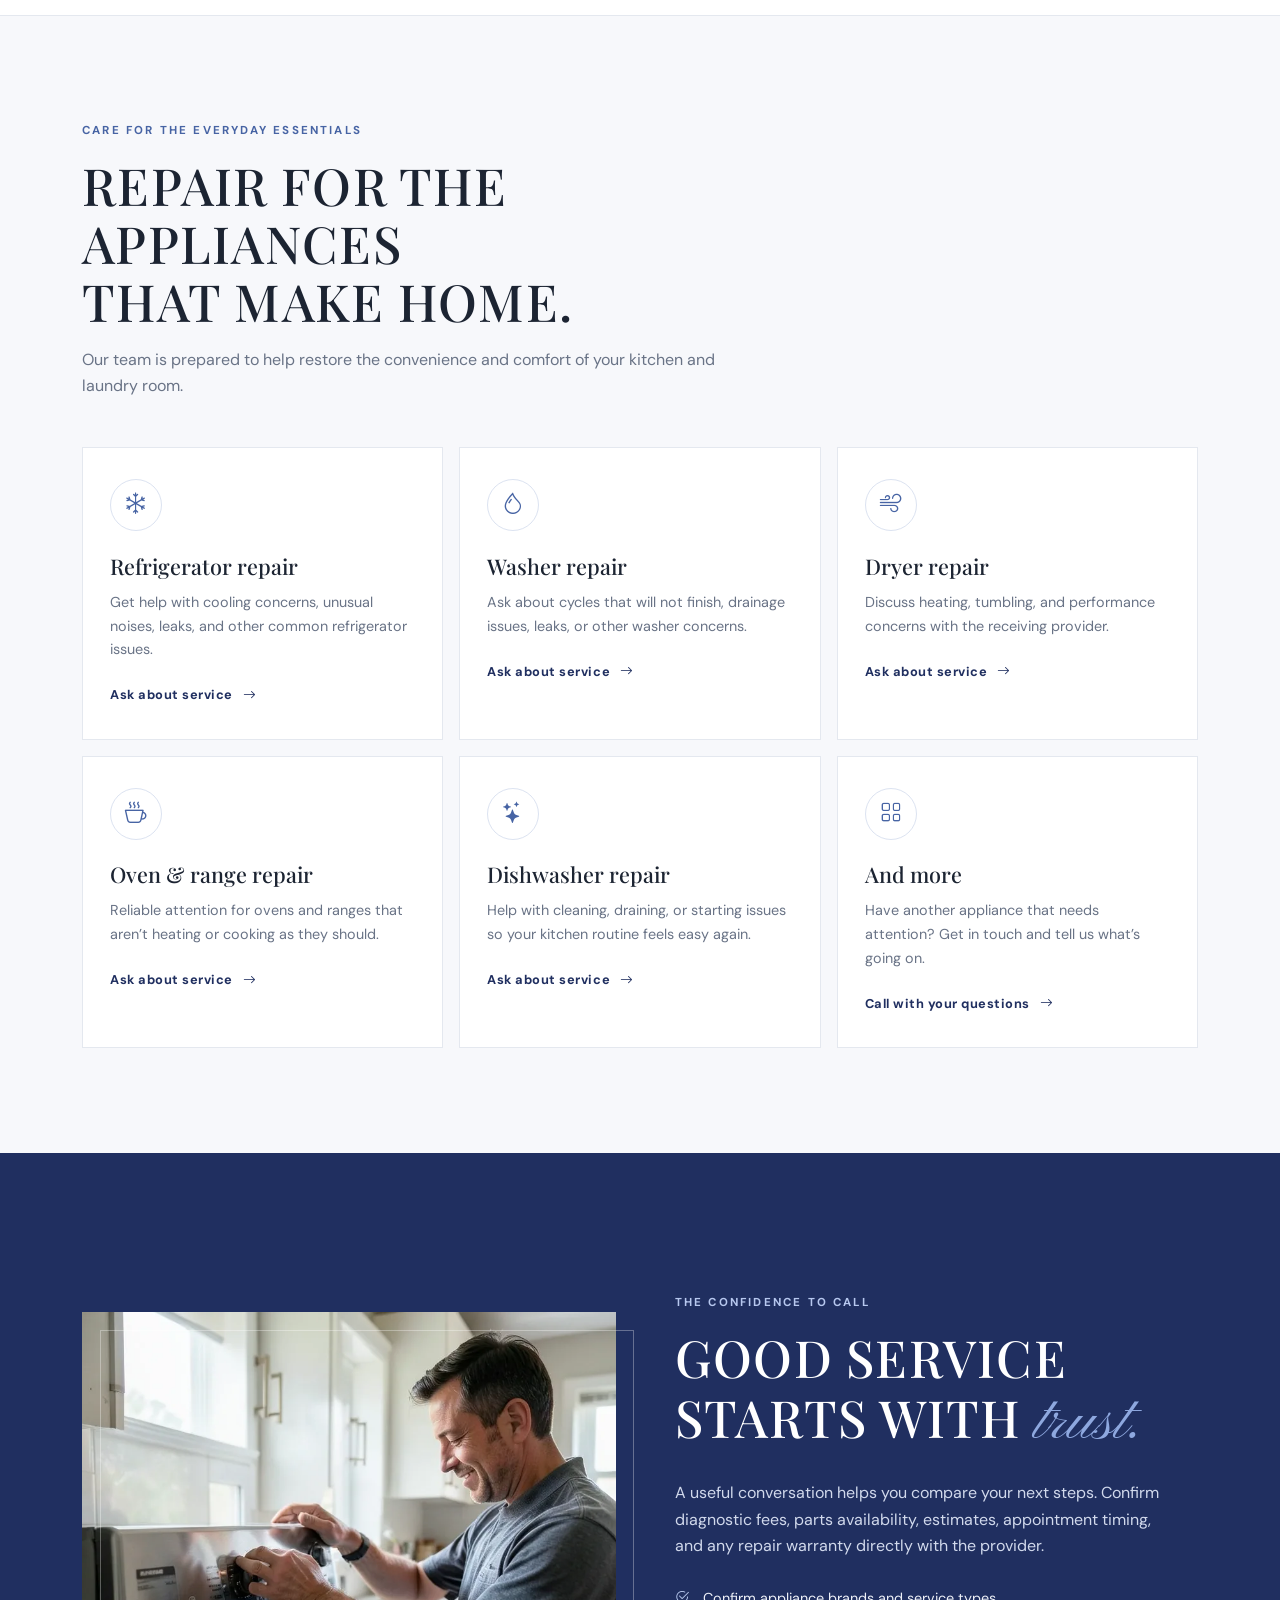
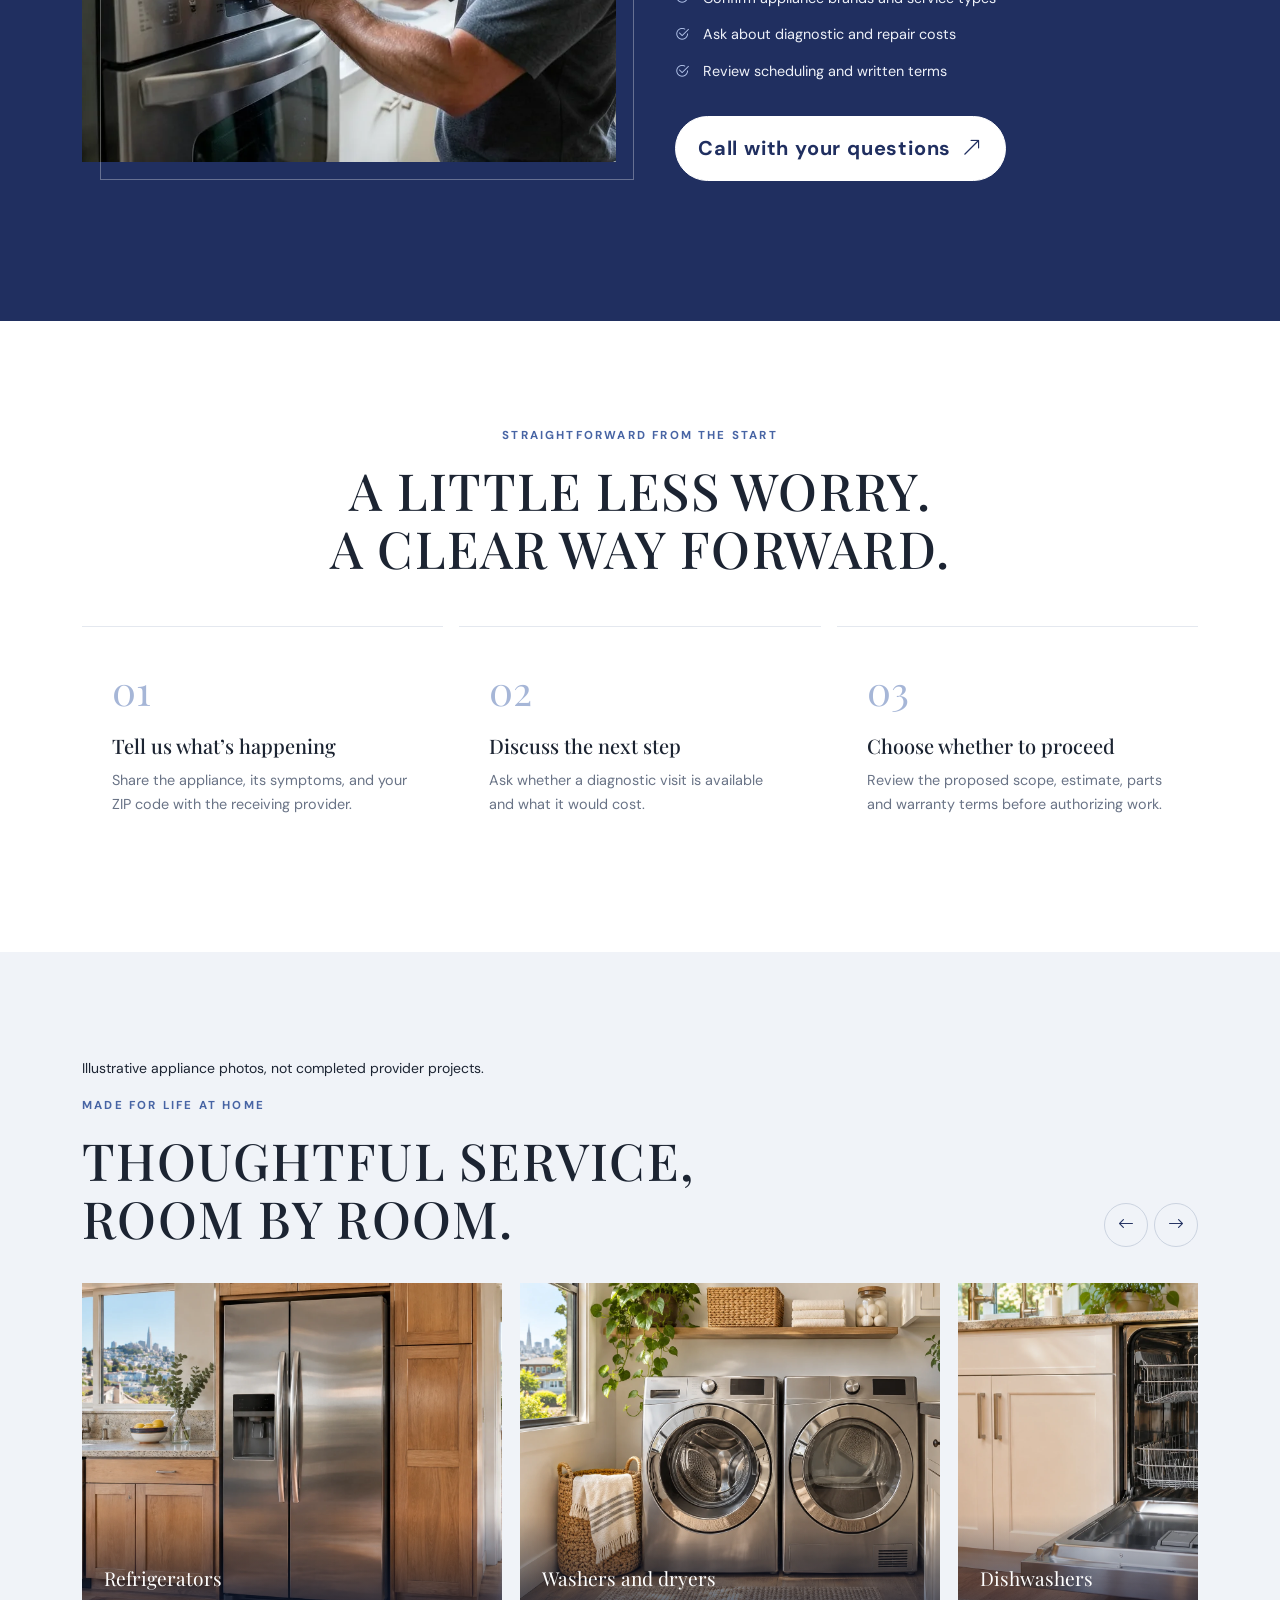
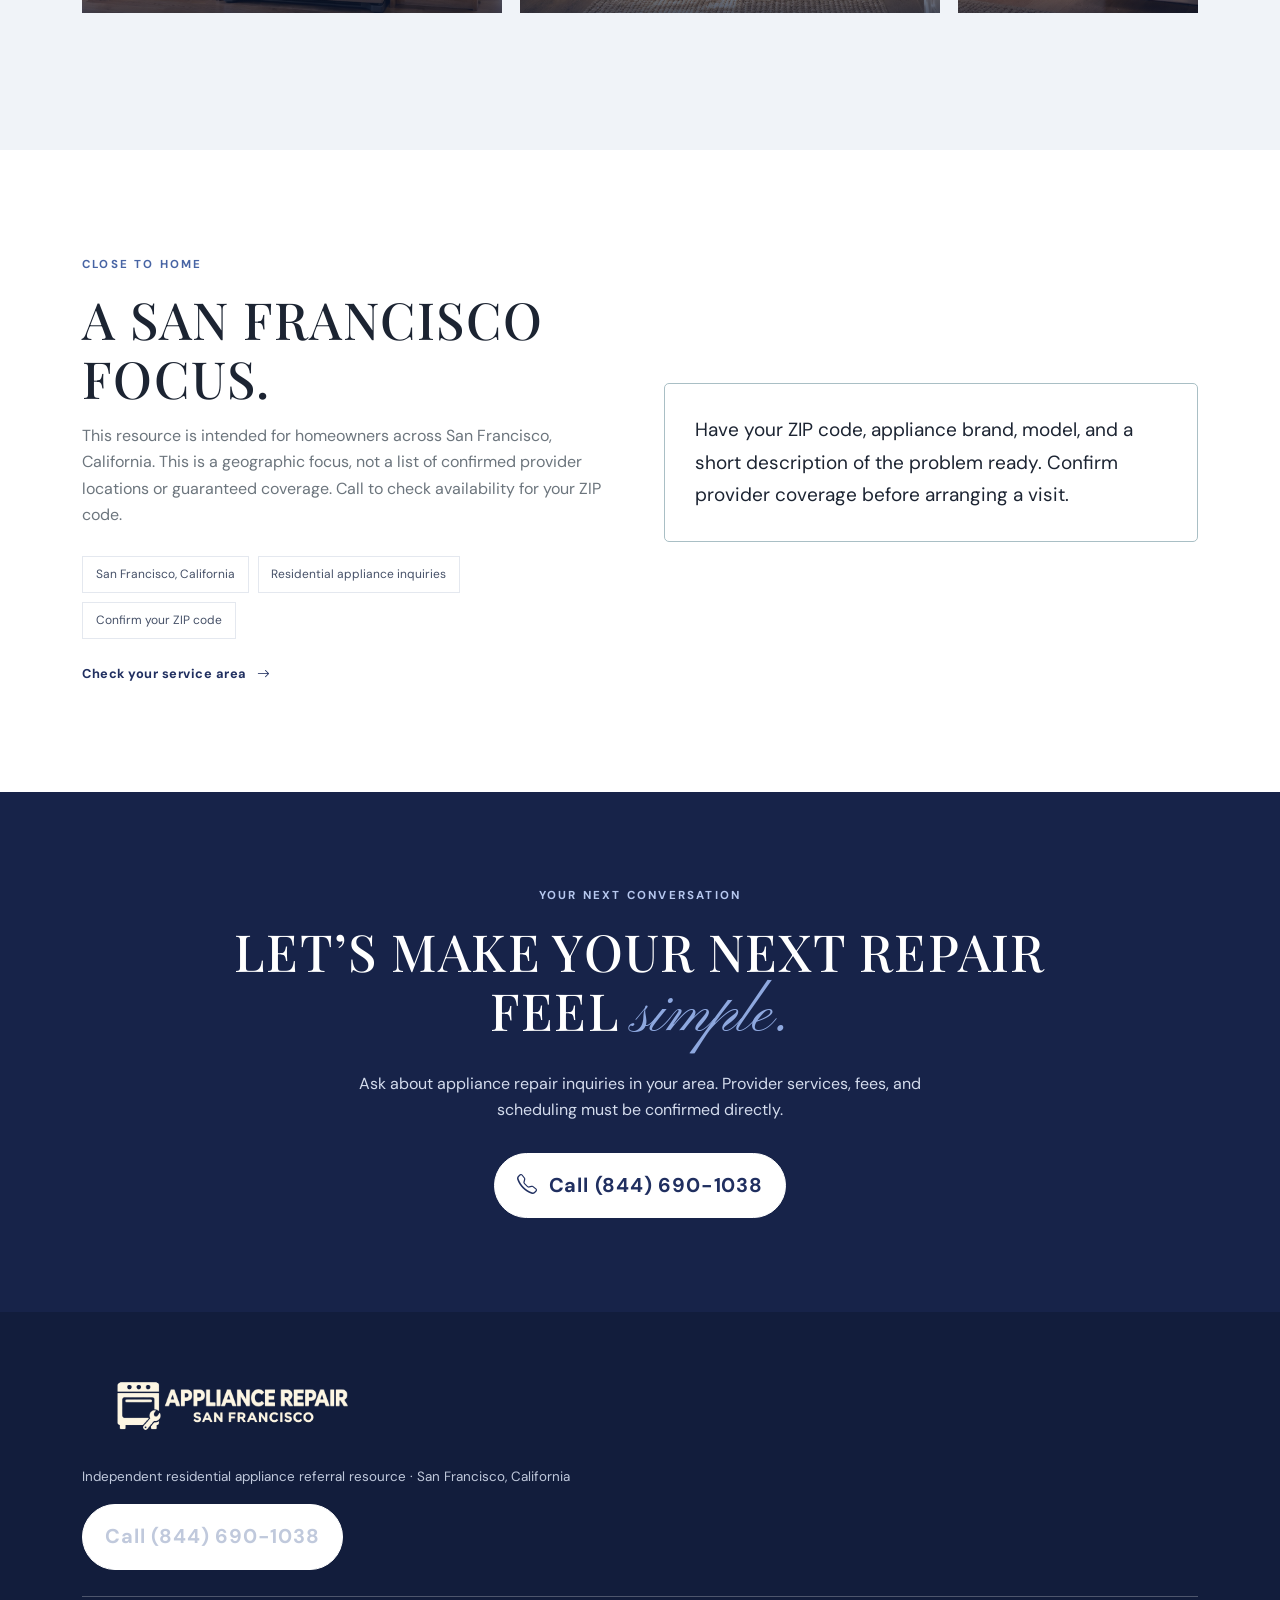
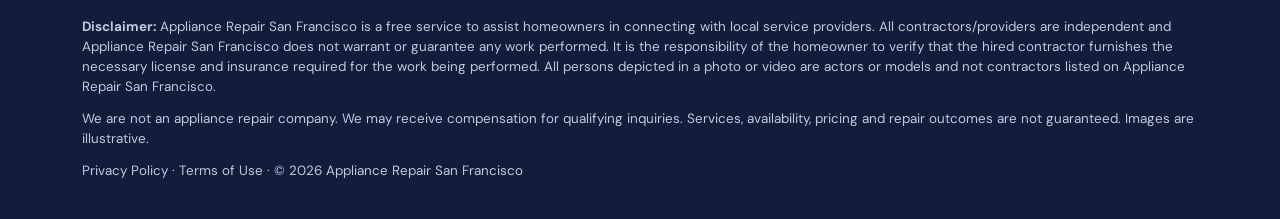
==== commit 081aa3cb: "Add files via upload" ====
--- a/index.html
+++ b/index.html
@@ -3,7 +3,7 @@
 <head>
   <meta charset="utf-8">
   <meta name="viewport" content="width=device-width, initial-scale=1">
-  <meta name="description" content="Independent residential appliance repair referral information for the San Francisco, California. Ask about appliance brands, service availability, costs and scheduling.">
+  <meta name="description" content="Independent residential appliance repair referral information for San Francisco, California. Ask about appliance brands, service availability, costs and scheduling.">
   <title>Appliance Repair San Francisco | Trusted Local Service</title>
   <link rel="preconnect" href="https://fonts.googleapis.com">
   <link rel="preconnect" href="https://fonts.gstatic.com" crossorigin>
@@ -11,7 +11,7 @@
   <link href="https://cdn.jsdelivr.net/npm/bootstrap@5.3.3/dist/css/bootstrap.min.css" rel="stylesheet">
   <link href="https://cdn.jsdelivr.net/npm/bootstrap-icons@1.11.3/font/bootstrap-icons.min.css" rel="stylesheet">
   
-<link rel="stylesheet" href="css/style.css?v=san-francisco-header-light-3">
+<link rel="stylesheet" href="css/style.css?v=appliance-restored-4">
 </head>
 <body>
   <header class="site-nav" id="siteNav">
@@ -44,7 +44,7 @@
         <div class="container hero-content">
           <div class="eyebrow">San Francisco, California · Independent referral resource</div>
           <h1>Appliance trouble?<br>A clearer <span class="script">next</span> step.</h1>
-          <p>Explore residential appliance repair inquiries in the San Francisco, California. This is an independent referral resource, not a repair company. Confirm services, costs, and availability directly with the provider.</p>
+          <p>Explore residential appliance repair inquiries in San Francisco, California. This is an independent referral resource, not a repair company. Confirm services, costs, and availability directly with the provider.</p>
           <div class="hero-actions">
             <a class="btn-primary-custom" href="tel:+18446901038"><i class="bi bi-telephone"></i> Call (844) 690-1038</a>
             <a class="text-link" href="#services">Explore appliance topics <i class="bi bi-arrow-down-right ms-1"></i></a>
@@ -156,7 +156,7 @@
           <div class="col-lg-6 reveal">
             <div class="eyebrow">Close to home</div>
             <h2 class="mt-3">A San Francisco<br>focus.</h2>
-            <p class="text-secondary mt-3">This resource is intended for homeowners across the San Francisco, California. This is a geographic focus, not a list of confirmed provider locations or guaranteed coverage. Call to check availability for your ZIP code.</p>
+            <p class="text-secondary mt-3">This resource is intended for homeowners across San Francisco, California. This is a geographic focus, not a list of confirmed provider locations or guaranteed coverage. Call to check availability for your ZIP code.</p>
             <div class="area-pills"><span>San Francisco, California</span><span>Residential appliance inquiries</span><span>Confirm your ZIP code</span></div>
             <a class="arrow-link d-inline-block mt-4" href="tel:+18446901038">Check your service area <i class="bi bi-arrow-right"></i></a>
           </div>
--- a/css/style.css
+++ b/css/style.css
@@ -1,90 +1,132 @@
-:root{--ink:#202722;--muted:#66716a;--paper:#f8f7f3;--white:#fff;--orange:#d9753d;--line:rgba(32,39,34,.16);--green:#34483e}
+:root{--navy:#202f60;--navy-deep:#172349;--blue:#4764a4;--ink:#1c2432;--paper:#f7f8fb;--muted:#697386;--line:#e4e8ef;--white:#fff}
     *{box-sizing:border-box}
-    html{scroll-behavior:smooth}
-    body{margin:0;background:var(--paper);color:var(--ink);font-family:"DM Sans",sans-serif;font-size:15px;line-height:1.7}
-    a{color:inherit}
-    .display,.section-title{font-family:"Playfair Display",serif;font-weight:500;text-transform:uppercase;letter-spacing:-.035em;line-height:1.05}
-    .script{font-family:"Pinyon Script",cursive;text-transform:none;letter-spacing:0;color:var(--orange);font-weight:400}
-    .eyebrow{font-size:10px;font-weight:700;letter-spacing:.19em;text-transform:uppercase;color:var(--orange)}
-    .navbar{position:fixed;z-index:1000;top:0;left:0;right:0;padding:17px 0;transition:background .3s ease,padding .3s ease,box-shadow .3s ease}
-    .navbar.scrolled{padding:10px 0;background:rgba(248,247,243,.92);backdrop-filter:blur(14px);box-shadow:0 1px 0 var(--line)}
-    .brand{display:flex;gap:11px;align-items:center;text-decoration:none}
-    .brand-mark{width:37px;height:37px;border:1px solid rgba(255,255,255,.7);border-radius:50%;display:grid;place-items:center;color:#fff;font-size:17px;transition:.3s}
-    .scrolled .brand-mark{border-color:var(--green);color:var(--green)}
-    .brand-name{font-size:11px;line-height:1.2;font-weight:700;letter-spacing:.13em;text-transform:uppercase;color:#fff;transition:.3s}
-    .scrolled .brand-name{color:var(--ink)}
-    .nav-links{display:flex;gap:clamp(16px,3vw,42px);align-items:center;margin:0;padding:0;list-style:none}
-    .nav-links a{font-size:10px;text-decoration:none;text-transform:uppercase;letter-spacing:.13em;color:#fff;transition:color .3s}
-    .scrolled .nav-links a{color:var(--ink)}
-    .nav-links a:hover{color:var(--orange)}
-    .nav-cta{border:1px solid rgba(255,255,255,.7);border-radius:30px;padding:10px 19px;color:white!important;font-size:10px!important;letter-spacing:.12em}
-    .scrolled .nav-cta{border-color:var(--green);color:var(--green)!important}
-    .navbar-toggler{border:1px solid rgba(255,255,255,.7);color:#fff}
-    .scrolled .navbar-toggler{border-color:var(--green);color:var(--green)}
-    .hero-track{height:150vh;position:relative;background:#242c27}
-    .hero-sticky{position:sticky;top:0;height:100vh;overflow:hidden}
-    .hero-photo{position:absolute;inset:-3%;width:106%;height:106%;object-fit:cover;transform:scale(1.02);will-change:transform}
-    .hero-photo.second{opacity:0}
-    .hero-shade{position:absolute;inset:0;background:linear-gradient(90deg,rgba(13,22,18,.63),rgba(13,22,18,.12) 75%),linear-gradient(0deg,rgba(13,22,18,.55),transparent 65%)}
-    .hero-content{position:absolute;left:0;right:0;bottom:12%;color:white}
-    .hero-content .eyebrow{color:#f2b18c;margin-bottom:20px}
-    .hero-content h1{font-size:clamp(43px,7.2vw,94px);max-width:920px;margin:0 0 23px}
-    .hero-content p{font-size:15px;max-width:510px;color:rgba(255,255,255,.88);margin-bottom:28px}
-    .btn-rust{background:var(--orange);border:1px solid var(--orange);color:#fff;border-radius:30px;padding:13px 23px;font-size:10px;font-weight:700;letter-spacing:.13em;text-transform:uppercase;text-decoration:none;transition:.25s}
-    .btn-rust:hover{background:#bd6030;border-color:#bd6030;color:white;transform:translateY(-2px)}
-    .btn-outline-light-custom{border:1px solid rgba(255,255,255,.7);border-radius:30px;color:#fff;padding:12px 22px;font-size:10px;letter-spacing:.13em;text-transform:uppercase;text-decoration:none}
-    .hero-bottom{position:absolute;bottom:25px;left:0;right:0;color:rgba(255,255,255,.85);font-size:9px;letter-spacing:.16em;text-transform:uppercase}
-    .hero-bottom .line{width:40px;height:1px;background:rgba(255,255,255,.6);display:inline-block;vertical-align:middle;margin-right:12px}
-    .intro{padding:130px 0 120px}
-    .section-title{font-size:clamp(36px,5vw,62px)}
-    .intro-copy{font-size:17px;color:var(--muted);max-width:510px}
-    .text-link{color:var(--ink);font-size:10px;font-weight:700;letter-spacing:.14em;text-decoration:none;text-transform:uppercase;border-bottom:1px solid var(--orange);padding-bottom:7px}
-    .image-wrap{overflow:hidden;position:relative}
-    .image-wrap img{display:block;width:100%;height:100%;object-fit:cover;transition:transform 1s cubic-bezier(.2,.7,.2,1)}
-    .image-wrap:hover img{transform:scale(1.045)}
-    .intro-image{height:470px}
-    .services{padding:105px 0 118px;background:#fff}
-    .service-card{height:100%;padding:31px 25px 30px;border:1px solid var(--line);background:#fff;transition:transform .3s,box-shadow .3s}
-    .service-card:hover{transform:translateY(-7px);box-shadow:0 18px 40px rgba(32,39,34,.08)}
-    .service-icon{color:var(--orange);font-size:24px;margin-bottom:32px;display:block}
-    .service-card h3{font-family:"Playfair Display",serif;font-size:22px;text-transform:uppercase;font-weight:500;margin:0 0 13px}
-    .service-card p{font-size:13px;color:var(--muted);margin:0}
-    .service-number{display:block;font-size:10px;letter-spacing:.14em;color:#9ba19b;margin-bottom:13px}
-    .reasons{padding:110px 0;background:#fff8f4}
-    .reason-card{background:#fff;border-top:3px solid var(--orange);padding:27px 23px;height:100%;box-shadow:0 8px 22px rgba(217,117,61,.08)}
-    .reason-card .num{font-family:"Playfair Display",serif;color:var(--orange);font-size:32px}
-    .reason-card h3{font-size:14px;text-transform:uppercase;letter-spacing:.07em;margin:10px 0}
-    .reason-card p{color:var(--muted);font-size:13px;margin:0}
-    .feature{padding:120px 0}
-    .feature-photo{height:520px}
-    .feature-note{font-family:"Playfair Display",serif;font-size:25px;line-height:1.35}
-    .gallery{padding:100px 0 110px;background:var(--green);color:#fff}
-    .gallery .eyebrow{color:#e4a07c}
-    .gallery-rail{display:grid;grid-auto-flow:column;grid-auto-columns:minmax(280px,36%);grid-auto-columns:36%;gap:16px;overflow-x:auto;scroll-snap-type:x mandatory;scrollbar-width:none;padding-bottom:10px}
-    .gallery-rail::-webkit-scrollbar{display:none}
-    .gallery-item{height:350px;scroll-snap-align:start}
-    .gallery-item img{width:100%;height:100%;object-fit:cover}
-    .gallery-controls button{width:43px;height:43px;border-radius:50%;border:1px solid rgba(255,255,255,.55);color:white;background:transparent;transition:.2s}
-    .gallery-controls button:hover{background:var(--orange);border-color:var(--orange)}
-    .cta-band{padding:86px 0;background:#edeae3}
-    .cta-band h2{font-size:clamp(35px,5vw,59px);max-width:740px}
-    footer{padding:50px 0;background:#202722;color:#fff}
-    footer a{color:rgba(255,255,255,.75);text-decoration:none}
-    footer a:hover{color:white}
-    .footer-line{border-top:1px solid rgba(255,255,255,.18);margin-top:35px;padding-top:20px;font-size:10px;color:rgba(255,255,255,.6)}
-    .reveal-ready .reveal{opacity:0;transform:translateY(25px);transition:opacity .75s ease,transform .75s ease}
-    .reveal-ready .reveal.in-view{opacity:1;transform:none}
-    .mobile-nav{background:rgba(248,247,243,.98);padding:14px 20px}
-    .mobile-nav a{display:block;color:var(--ink);padding:8px 0;text-decoration:none;font-size:11px;letter-spacing:.1em;text-transform:uppercase}
+    html{scroll-behavior:smooth;scroll-padding-top:90px}
+    body{font-family:"DM Sans",sans-serif;color:var(--ink);background:var(--paper);line-height:1.65}
+    h1,h2,h3,.display-serif{font-family:"Playfair Display",serif}
+    h2{font-size:clamp(2rem,4vw,3.4rem);line-height:1.14;letter-spacing:.025em;text-transform:uppercase}
+    .script{font-family:"Pinyon Script",cursive;text-transform:none;color:#8ea8df;font-size:1.25em;font-weight:400;letter-spacing:0}
+    .eyebrow{font-size:.72rem;letter-spacing:.19em;text-transform:uppercase;font-weight:700;color:var(--blue)}
+    .site-nav{position:fixed;inset:0 0 auto;z-index:1000;background:var(--navy);color:#fff;transition:background .3s,box-shadow .3s}
+    .site-nav.scrolled{background:rgba(26,40,80,.94);backdrop-filter:blur(12px);box-shadow:0 8px 30px #111a3528}
+    .topline{height:36px;border-bottom:1px solid #ffffff20;font-size:.73rem;letter-spacing:.03em}
+    .topline a{color:#fff;text-decoration:none}
+    .navbar{min-height:78px;padding-top:.7rem;padding-bottom:.7rem}
+    .brand{display:flex;align-items:center;gap:.7rem;color:white;text-decoration:none;font-weight:700;line-height:1.1;font-size:.94rem;letter-spacing:.02em}
+    .brand-mark{width:38px;height:38px;border:1px solid #ffffff80;border-radius:50%;display:grid;place-items:center;color:#d7e2ff;font-size:1.1rem}
+    .nav-link{color:#ffffffd9!important;font-size:.82rem;letter-spacing:.04em;padding:.65rem .8rem!important}
+    .nav-link:hover{color:#fff!important}
+    .nav-cta,.btn-primary-custom{background:#fff;color:var(--navy);border:1px solid #fff;border-radius:999px;padding:.75rem 1.25rem;font-size:.8rem;font-weight:700;letter-spacing:.04em;text-decoration:none;transition:.25s}
+    .nav-cta:hover{background:#e9efff;color:var(--navy);transform:translateY(-2px)}
+    .navbar-toggler{color:white;border-color:#ffffff60}
+    .navbar-toggler:focus{box-shadow:0 0 0 .2rem #ffffff36}
+    .hero{height:100svh;min-height:670px;position:relative;background:#172349}
+    .hero-sticky{position:sticky;top:0;height:100svh;min-height:670px;overflow:hidden}
+    .hero-image,.hero-image-two{position:absolute;inset:0;width:100%;height:100%;object-fit:cover}
+    .hero-image{transform:scale(1.04);will-change:transform}
+    .hero-image-two{opacity:0;transition:opacity .2s;will-change:opacity}
+    .hero-shade{position:absolute;inset:0;background:linear-gradient(90deg,rgba(13,24,51,.78),rgba(16,29,61,.34) 58%,rgba(13,24,51,.16)),linear-gradient(0deg,rgba(12,23,46,.65),transparent 55%)}
+    .hero-content{position:absolute;left:0;right:0;bottom:0;padding:0 0 clamp(5rem,11vh,9rem);color:white}
+    .hero-content h1{font-size:clamp(2.8rem,7vw,6.5rem);line-height:1.02;max-width:850px;margin:1.15rem 0 1.25rem}
+    .hero-content p{max-width:540px;color:#e0e6f2;font-size:1.05rem}
+    .hero .eyebrow{color:#c4d3fa}
+    .hero-actions{display:flex;align-items:center;gap:1rem;flex-wrap:wrap;margin-top:2rem}
+    .btn-primary-custom{display:inline-flex;align-items:center;gap:.65rem;background:#fff;color:var(--navy);padding:.95rem 1.4rem}
+    .btn-primary-custom:hover{background:#e7edfc;color:var(--navy);transform:translateY(-2px)}
+    .text-link{color:white;text-decoration:none;font-size:.85rem;border-bottom:1px solid #ffffff85;padding-bottom:4px}
+    .hero-note{position:absolute;right:4.5%;bottom:4rem;color:#ffffffd9;font-size:.73rem;letter-spacing:.15em;text-transform:uppercase;writing-mode:vertical-rl}
+    .scroll-cue{position:absolute;bottom:2rem;left:50%;color:#ffffffb8;font-size:.69rem;letter-spacing:.18em;text-transform:uppercase}
+    .intro{padding:110px 0 105px;background:white}
+    .intro-copy{max-width:710px;margin:auto;text-align:center}
+    .intro-copy h2{margin:1.2rem 0 1.5rem}
+    .intro-copy p{color:var(--muted);max-width:650px;margin:0 auto;font-size:1.05rem}
+    .trust-strip{border-top:1px solid var(--line);border-bottom:1px solid var(--line);background:#fff}
+    .trust-item{padding:27px 12px;text-align:center;color:var(--navy);font-size:.82rem;font-weight:600}
+    .trust-item i{font-size:1.15rem;margin-right:.45rem;color:#7189bd}
+    .section-pad{padding:105px 0}
+    .services-section{background:var(--paper)}
+    .section-heading{max-width:660px}
+    .section-heading p{color:var(--muted);margin-top:1rem}
+    .service-card{height:100%;background:white;border:1px solid var(--line);padding:31px 27px;transition:transform .3s,box-shadow .3s}
+    .service-card:hover{transform:translateY(-7px);box-shadow:0 18px 42px #17234913}
+    .service-icon{width:52px;height:52px;border:1px solid #dce3f1;border-radius:50%;display:grid;place-items:center;color:var(--blue);font-size:1.35rem;margin-bottom:1.4rem}
+    .service-card h3{font-size:1.35rem;margin-bottom:.7rem}
+    .service-card p{font-size:.9rem;color:var(--muted);margin-bottom:1.2rem}
+    .arrow-link{font-size:.8rem;font-weight:700;letter-spacing:.04em;color:var(--navy);text-decoration:none}
+    .arrow-link i{margin-left:.4rem;transition:margin .2s}
+    .arrow-link:hover i{margin-left:.7rem}
+    .about-section{background:var(--navy);color:white;overflow:hidden}
+    .about-section .eyebrow{color:#b7c8ef}
+    .about-section p{color:#d1d9ec}
+    .about-photo-wrap{position:relative;min-height:450px}
+    .about-photo{position:absolute;width:100%;height:100%;inset:0;object-fit:cover}
+    .photo-frame{position:absolute;inset:18px -18px -18px 18px;border:1px solid #ffffff50;pointer-events:none}
+    .about-copy{padding:35px 7% 35px 2%}
+    .about-copy h2{margin:1rem 0 1.3rem}
+    .about-list{list-style:none;padding:0;margin:1.7rem 0 2rem}
+    .about-list li{margin:.8rem 0;color:#eef1f8;font-size:.9rem}
+    .about-list i{color:#b8c9ef;margin-right:.65rem}
+    .metrics{background:#fff;padding:45px 0;border-bottom:1px solid var(--line)}
+    .metric{padding:10px 25px;text-align:center;border-right:1px solid var(--line)}
+    .metric:last-child{border:0}
+    .metric-number{font-family:"Playfair Display",serif;color:var(--navy);font-size:2.6rem;line-height:1.1}
+    .metric-label{font-size:.72rem;color:var(--muted);letter-spacing:.1em;text-transform:uppercase;margin-top:.5rem}
+    .process-section{background:#fff}
+    .step{padding:30px;border-top:1px solid var(--line);height:100%}
+    .step-num{font-family:"Playfair Display",serif;color:#a6b6d7;font-size:2.5rem}
+    .step h3{font-size:1.25rem;margin:.7rem 0}
+    .step p{font-size:.9rem;color:var(--muted);margin:0}
+    .gallery-section{background:#f0f3f8}
+    .gallery-head{display:flex;align-items:end;justify-content:space-between;gap:1rem;margin-bottom:2rem}
+    .gallery-controls button{width:44px;height:44px;border:1px solid #cbd3e0;background:transparent;border-radius:50%;color:var(--navy);margin-left:.4rem}
+    .gallery-controls button:hover{background:var(--navy);color:#fff}
+    .gallery-track{display:flex;gap:18px;overflow-x:auto;scroll-snap-type:x mandatory;scrollbar-width:none;padding:4px 2px 16px}
+    .gallery-track::-webkit-scrollbar{display:none}
+    .gallery-card{position:relative;flex:0 0 min(72vw,420px);height:330px;overflow:hidden;scroll-snap-align:start;background:#dce1ea}
+    .gallery-card img{width:100%;height:100%;object-fit:cover;transition:transform .7s}
+    .gallery-card:hover img{transform:scale(1.06)}
+    .gallery-caption{position:absolute;inset:auto 0 0;padding:48px 22px 19px;color:white;background:linear-gradient(transparent,#0e1a34b8);font-family:"Playfair Display",serif;font-size:1.2rem}
+    .service-area{background:white}
+    .map-panel{min-height:290px;background:linear-gradient(130deg,#e6ebf3,#f7f8fb);display:grid;place-items:center;position:relative;overflow:hidden;border:1px solid var(--line)}
+    .map-panel:before,.map-panel:after{content:"";position:absolute;width:150%;height:1px;background:#d1d9e6;transform:rotate(-25deg)}
+    .map-panel:after{transform:rotate(26deg)}
+    .map-pin{position:relative;z-index:1;width:58px;height:58px;border-radius:50% 50% 50% 4px;transform:rotate(-45deg);display:grid;place-items:center;background:var(--navy);color:white;box-shadow:0 8px 25px #202f6040}
+    .map-pin i{transform:rotate(45deg)}
+    .area-pills{display:flex;flex-wrap:wrap;gap:9px;margin-top:1.7rem}
+    .area-pills span{border:1px solid var(--line);padding:.48rem .8rem;font-size:.75rem;color:#465168;background:#fff}
+    .quote-section{background:var(--navy-deep);color:#fff;text-align:center;padding:94px 0}
+    .quote-section .eyebrow{color:#b7c8ef}
+    .quote-section h2{max-width:820px;margin:1.1rem auto}
+    .quote-section p{color:#d4dced;max-width:600px;margin:0 auto 1.8rem}
+    .footer{background:#121d3c;color:#d0d8e8;padding:54px 0 25px}
+    .footer .brand{margin-bottom:1rem}
+    .footer p,.footer a{font-size:.84rem;color:#c0c9dc}
+    .footer a{text-decoration:none}
+    .footer a:hover{color:white}
+    .footer-title{color:white;font-size:.72rem;letter-spacing:.14em;text-transform:uppercase;margin-bottom:1rem}
+    .footer-bottom{border-top:1px solid #ffffff20;margin-top:38px;padding-top:20px;font-size:.72rem;color:#9eabc5}
+    .reveal{opacity:0;transform:translateY(24px);transition:opacity .7s ease,transform .7s ease}
+    .reveal.visible{opacity:1;transform:none}
     @media(max-width:767px){
-      .hero-track{height:130vh}.hero-content{bottom:14%}.hero-content h1{font-size:49px}
-      .hero-content p{font-size:14px}.intro{padding:85px 0}.intro-image{height:330px}
-      .services,.reasons,.feature,.gallery{padding:78px 0}
-      .feature-photo{height:350px}.gallery-rail{grid-auto-columns:82%}.gallery-item{height:300px}
-      .hero-bottom{bottom:16px}.brand-name{font-size:9px}
+      .topline{height:32px}.topline .top-right{display:none}
+      .navbar{min-height:68px}.navbar-collapse{background:var(--navy);padding:1rem 0 1.3rem}
+      .hero{min-height:650px}.hero-sticky{min-height:650px}
+      .hero-content{padding-bottom:7rem}.hero-note{display:none}.scroll-cue{left:auto;right:7%;bottom:2rem}
+      .intro,.section-pad{padding:76px 0}
+      .about-photo-wrap{min-height:320px;margin:0 10px}
+      .about-copy{padding:60px 12px 15px}
+      .metric{border:0;padding:18px 8px}
+      .metric-number{font-size:2.1rem}
+      .gallery-head{align-items:start}
+      .gallery-card{height:280px;flex-basis:82vw}
+      .quote-section{padding:75px 0}
     }
-    @media(prefers-reduced-motion:reduce){html{scroll-behavior:auto}*,*::before,*::after{animation-duration:.01ms!important;animation-iteration-count:1!important;transition-duration:.01ms!important}.hero-photo{transform:none!important}.reveal-ready .reveal{opacity:1;transform:none}}
-:root{--call-height:88px}body{font-size:16px;padding-top:var(--call-height)}.call-top{position:fixed;inset:0 0 auto;z-index:1100;min-height:var(--call-height);display:flex;align-items:center;justify-content:center;gap:20px;background:#283c32;color:#fff;padding:12px 20px}.call-top span{font-size:13px;font-weight:700}.call-top small{font-size:12px}.phone-button{display:inline-block;background:#b65320;color:#fff!important;padding:12px 20px;border-radius:5px;font-size:26px;line-height:1.3;font-weight:700;text-decoration:none;white-space:nowrap}.navbar,.navbar.scrolled{position:sticky;top:var(--call-height);background:var(--paper);padding:15px 0;box-shadow:0 1px 0 var(--line)}.navbar .brand-name,.navbar .brand-mark,.navbar .nav-links a,.navbar .mobile-nav a,.navbar .navbar-toggler{color:var(--ink)!important}.navbar .brand-mark,.navbar .nav-cta,.navbar .navbar-toggler{border-color:var(--green)}.navbar .nav-cta{color:var(--green)!important}.navbar .nav-links a,.navbar .mobile-nav a{font-size:14px}.brand-name{font-size:14px}.hero-local{display:grid;grid-template-columns:1fr 1fr;align-items:center;background:#e9ece6;max-width:1700px;margin:auto}.hero-local-copy{padding:clamp(28px,5vw,75px)}.hero-local .display{font-size:clamp(2.8rem,5vw,5rem);margin:20px 0}.hero-local img{width:100%;height:auto;display:block}.hero-local p{margin:20px 0}.referral-note{font-size:14px}.eyebrow{font-size:14px;letter-spacing:.08em}.call-preparation-note{padding:30px 0;border-bottom:1px solid var(--line);background:white}.call-preparation-note h2{font-size:21px;font-weight:700}.call-preparation-note p{margin:0}.required-disclaimer{font-size:13px;line-height:1.5;border-top:1px solid #ffffff30;padding-top:24px;margin-top:28px}.required-disclaimer p{margin:0 0 12px}.reveal-ready .reveal,.reveal{opacity:1!important;transform:none!important}.intro-image,.feature-photo{height:auto!important;aspect-ratio:auto!important}.intro-image img,.feature-photo img{width:100%;height:auto!important;position:static;display:block;transform:none!important}.service-card p,.reason-card p{font-size:16px}section[id]{scroll-margin-top:200px}.policy-main{max-width:900px;margin:auto;padding:60px 24px}.policy-main h1{font-size:2.8rem}.policy-main h2{font-size:1.5rem;margin-top:25px}a:focus-visible,button:focus-visible{outline:3px solid #d9753d;outline-offset:4px}@media(max-width:991px){.hero-local{grid-template-columns:1fr}.call-top small{display:none}.call-top span{max-width:220px}.phone-button{font-size:24px}}@media(max-width:575px){:root{--call-height:105px}.call-top{flex-direction:column;gap:5px;padding:8px 12px}.call-top span{max-width:none;font-size:12px}.phone-button{font-size:25px;padding:10px 17px}.hero-local-copy{padding:35px 24px}.hero-local .display{font-size:3rem}}
+    @media(prefers-reduced-motion:reduce){
+      *,*::before,*::after{scroll-behavior:auto!important;transition-duration:.01ms!important;animation-duration:.01ms!important}
+      .hero-image{transform:none!important}
+    }
+.site-nav{position:sticky!important;top:0!important;z-index:2000}.topline{height:auto!important;min-height:75px!important;background:#103c52!important;padding:10px 18px!important}.topline>a{display:flex;align-items:center;justify-content:center;gap:24px;color:white;text-decoration:none}.topline span{font-size:12px}.topline strong{font-size:30px;line-height:1.3;white-space:nowrap}.hero{height:auto!important}.hero-sticky{position:relative!important;height:auto!important;display:grid;grid-template-columns:1fr 1fr;align-items:center;gap:35px;padding:45px max(5vw,22px);overflow:visible}.hero-image{position:relative!important;inset:auto!important;grid-column:2;grid-row:1;width:100%!important;height:auto!important;transform:none!important;object-fit:contain;border-radius:5px}.hero-content{position:relative!important;inset:auto!important;grid-column:1;grid-row:1;padding:0!important;color:#fff}.hero-content h1{font-size:clamp(44px,5vw,70px)}.hero-shade,.hero-note{display:none!important}.reveal{opacity:1!important;transform:none!important}.btn-primary-custom{font-size:20px!important}.call-preparation{max-width:1120px;width:calc(100% - 40px);margin:28px auto;padding:24px;background:#f2f5f7;border-left:4px solid #103c52}.call-preparation h2{font-size:22px;margin:0 0 10px}.call-preparation p{font-size:16px;line-height:1.6;margin:0}.coverage-note{padding:30px;border:1px solid #a9bfc5;border-radius:5px;font-size:19px;line-height:1.7}.ppc-disclaimer{margin-top:26px;padding-top:20px;border-top:1px solid #ffffff40;font-size:13px;line-height:1.5}.ppc-disclaimer p{margin-bottom:12px}.policy{max-width:900px;margin:auto;padding:55px 24px}.policy h1{font-size:44px}.policy h2{font-size:26px;margin-top:30px}section[id]{scroll-margin-top:180px}@media(max-width:767px){.topline>a{flex-direction:column;gap:2px}.topline span{font-size:10px}.topline strong{font-size:28px}.hero-sticky{display:flex;flex-direction:column;padding:25px 22px 45px}.hero-image{order:0}.hero-content{order:1}.hero-content h1{font-size:48px}}
 
-/* Copper wellhead logo: bounded dimensions, clear dark-footer treatment */
-.brand .well-logo{display:block;width:280px;max-width:38vw;height:auto;max-height:68px;object-fit:contain}footer .brand .well-logo{width:300px;max-width:100%;max-height:80px;filter:brightness(0) invert(95%) sepia(12%) saturate(240%)}@media(max-width:575px){.brand .well-logo{width:220px;max-width:67vw;max-height:60px}footer .brand .well-logo{width:270px;max-width:100%;max-height:75px}}
+.navbar .appliance-logo{flex:0 0 auto;margin-right:20px}.appliance-logo img{display:block;max-width:100%;height:auto}.footer .appliance-logo{width:300px!important;max-width:100%!important;margin-bottom:20px}.footer .appliance-logo img{filter:brightness(0) invert(95%) sepia(12%) saturate(250%)}.policy>.appliance-logo{margin-bottom:28px}@media(max-width:767px){.navbar .appliance-logo{width:220px!important;max-width:62vw!important;margin-right:10px}.navbar .appliance-logo img{max-height:65px!important}}
+
+/* Header logo contrast */
+.site-nav .navbar .appliance-logo img{filter:brightness(0) invert(95%) sepia(12%) saturate(250%)!important}
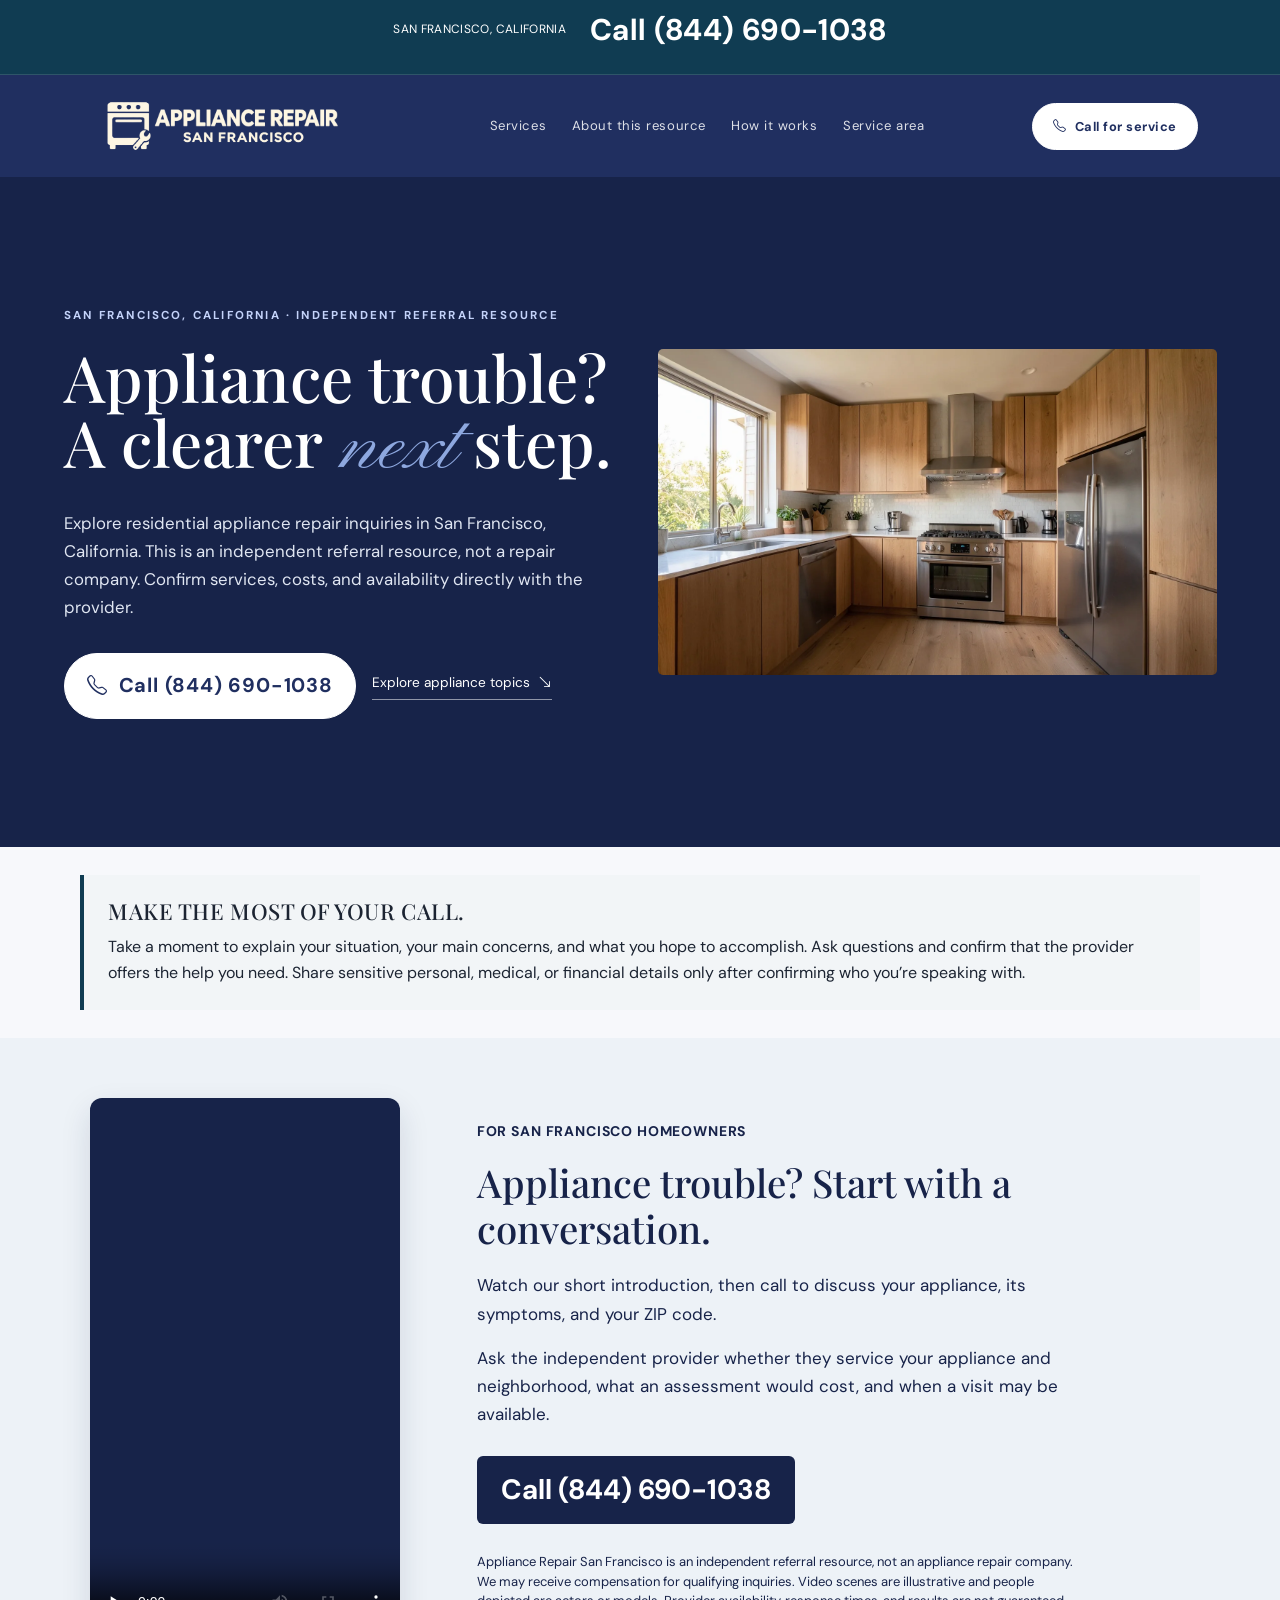
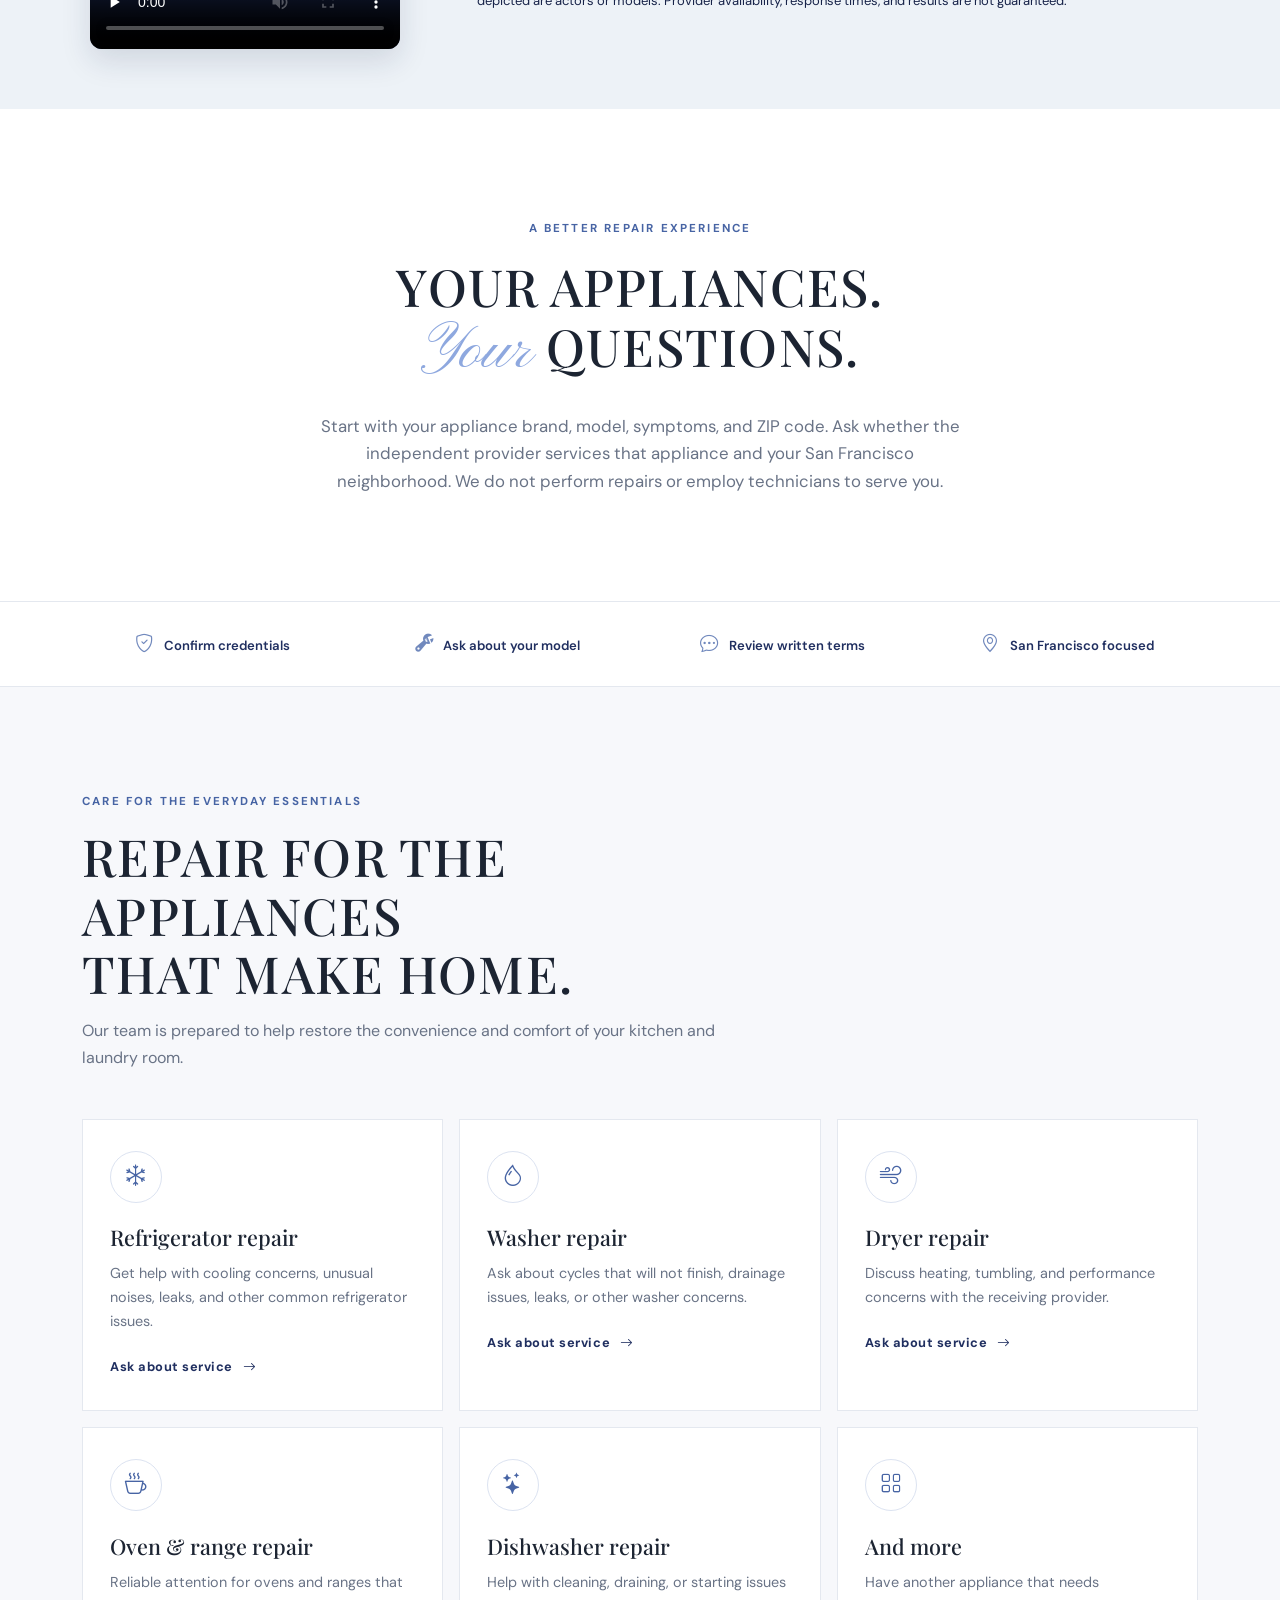
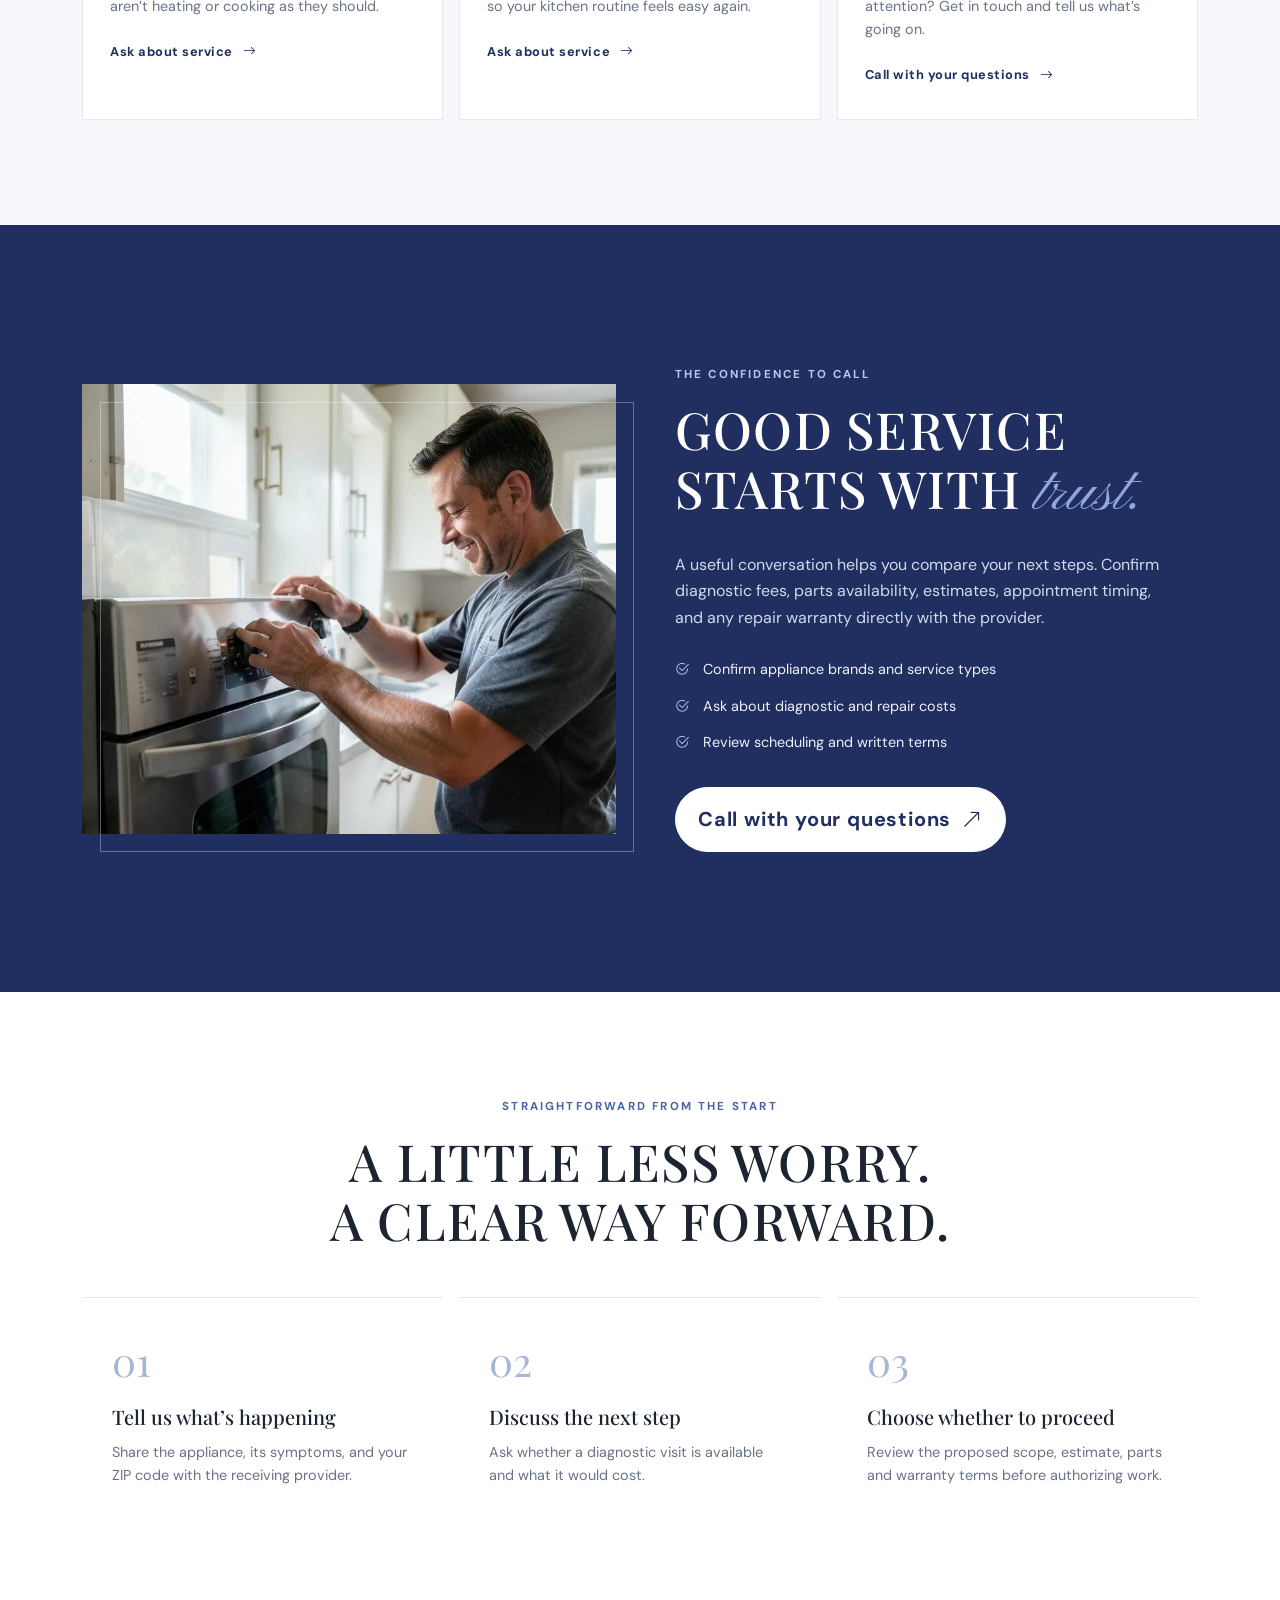
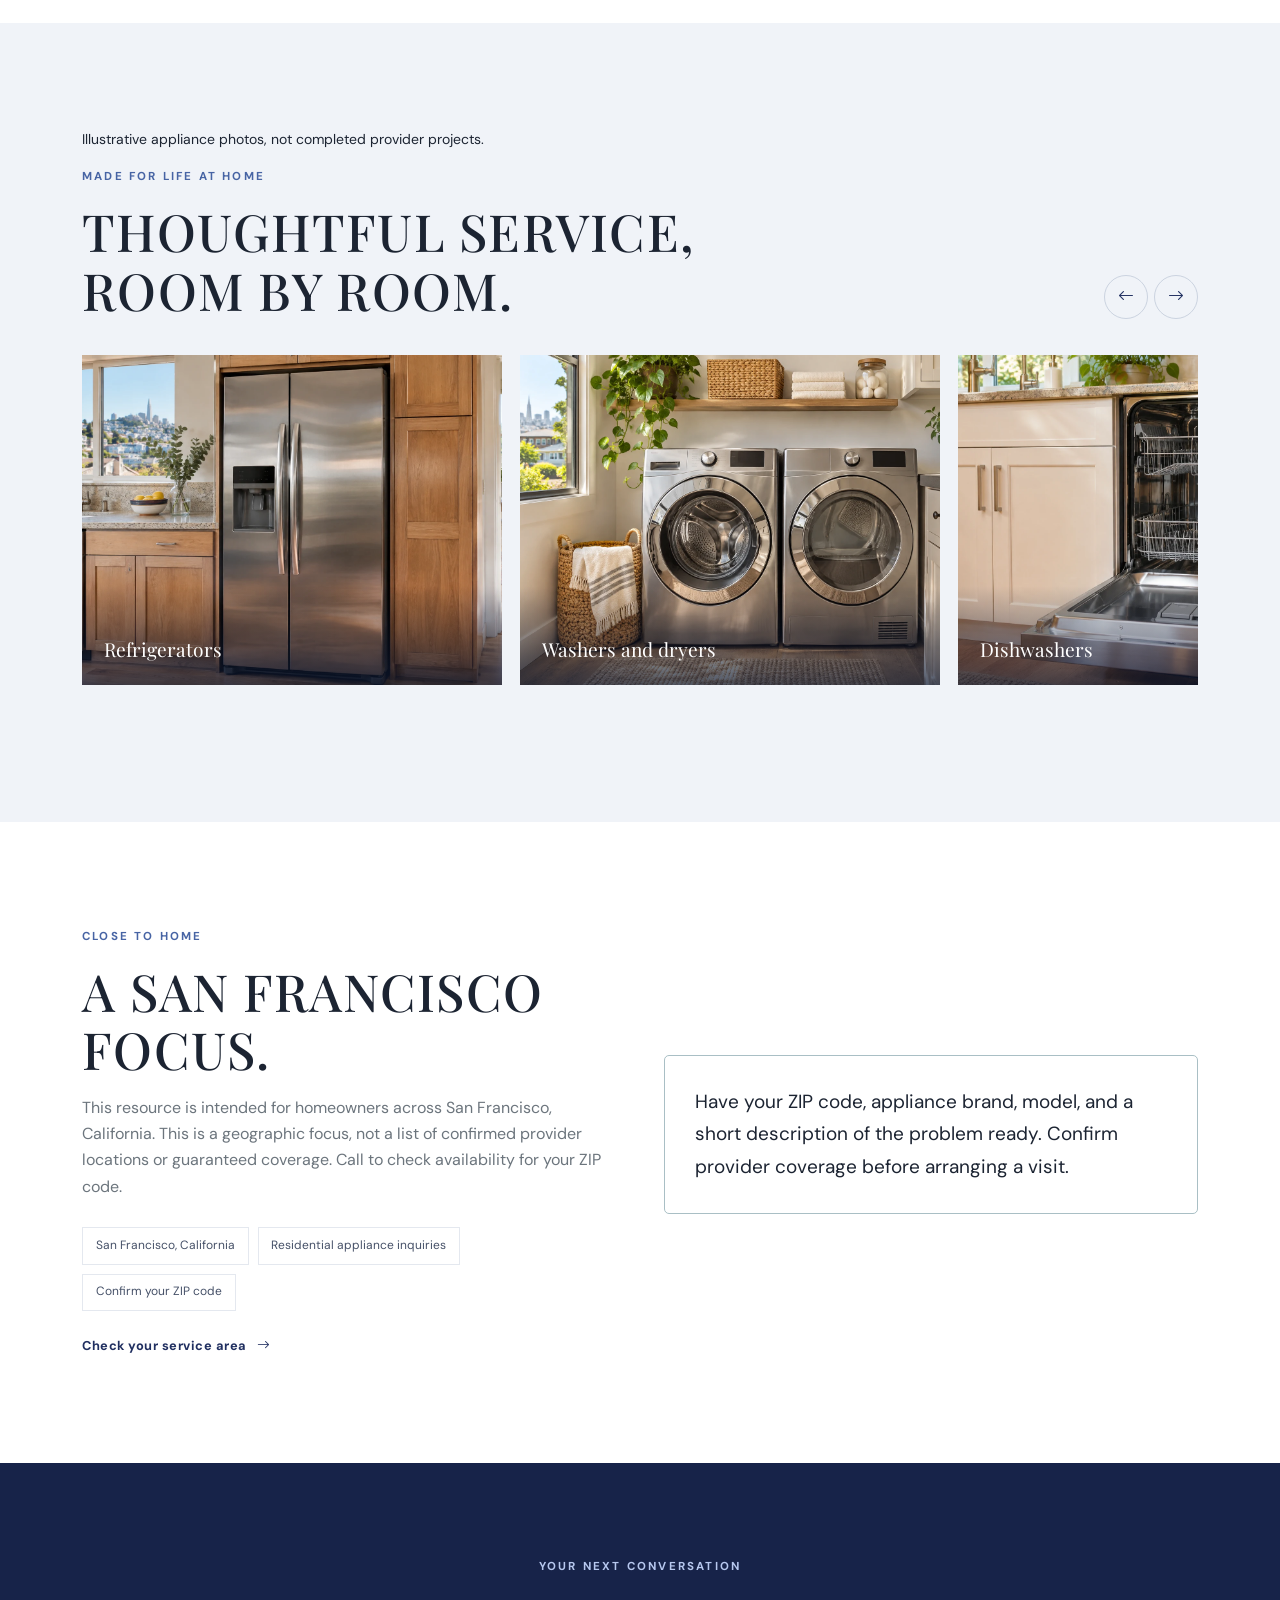
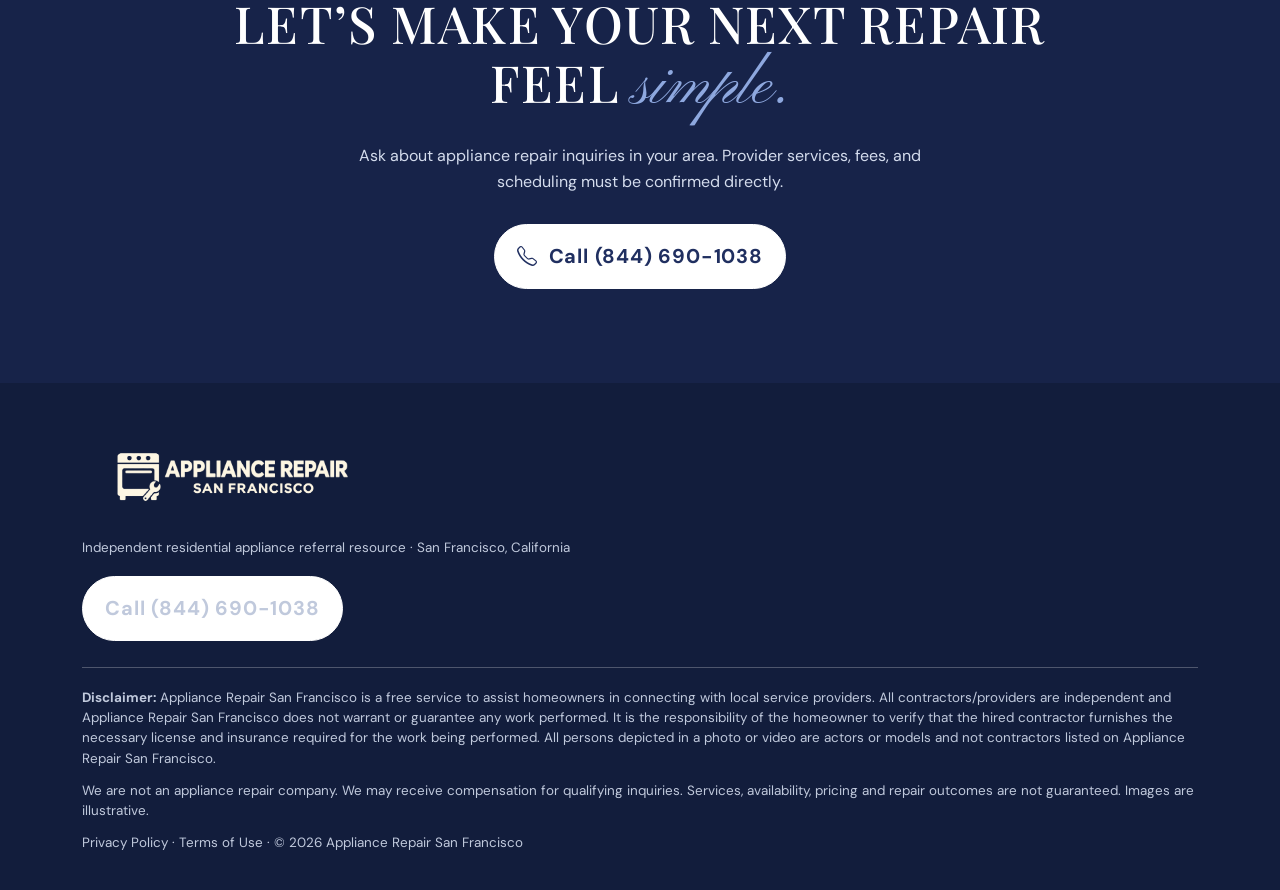
==== commit fa2cc733: "Add files via upload" ====
--- a/index.html
+++ b/index.html
@@ -12,7 +12,7 @@
   <link href="https://cdn.jsdelivr.net/npm/bootstrap-icons@1.11.3/font/bootstrap-icons.min.css" rel="stylesheet">
   
 <link rel="stylesheet" href="css/style.css?v=appliance-restored-4">
-</head>
+<style id="appliance-video-styles">.appliance-video-section{padding:60px 24px;background:#edf2f7;color:#172349}.appliance-video-layout{max-width:1100px;margin:auto;display:grid;grid-template-columns:minmax(230px,310px) minmax(0,1fr);gap:clamp(28px,6vw,80px);align-items:center}.appliance-video-player{display:block;width:100%;height:auto;aspect-ratio:480/854;max-height:580px;background:#172349;border-radius:12px;box-shadow:0 12px 30px #17234922}.appliance-video-copy h2{font-size:clamp(28px,3vw,42px);line-height:1.2;margin:12px 0 20px;text-transform:none;letter-spacing:0}.appliance-video-copy p{font-size:17px;line-height:1.65;max-width:610px}.appliance-video-copy .appliance-video-label{font-size:14px;font-weight:700;text-transform:uppercase;letter-spacing:.06em}.appliance-video-call{display:inline-block;padding:16px 24px;background:#172349;color:white!important;font-size:clamp(22px,2.5vw,28px);font-weight:700;line-height:1.3;text-decoration:none;border-radius:6px;margin:12px 0}.appliance-video-copy .appliance-video-disclosure{font-size:13px;line-height:1.5;margin-top:16px}.appliance-video-call:focus-visible,.appliance-video-player:focus-visible{outline:3px solid #b8873b;outline-offset:4px}@media(max-width:700px){.appliance-video-section{padding:40px 22px}.appliance-video-layout{grid-template-columns:1fr;gap:26px}.appliance-video-player{max-width:280px;max-height:none;margin:auto}.appliance-video-copy{text-align:center}.appliance-video-copy p{margin-left:auto;margin-right:auto}.appliance-video-call{font-size:23px}}</style></head>
 <body>
   <header class="site-nav" id="siteNav">
     <div class="topline"><a href="tel:+18446901038"><span>SAN FRANCISCO, CALIFORNIA</span><strong>Call (844) 690-1038</strong></a></div>
@@ -54,6 +54,7 @@
         
       </div>
     </section><aside class="call-preparation"><h2>Make the most of your call.</h2><p>Take a moment to explain your situation, your main concerns, and what you hope to accomplish. Ask questions and confirm that the provider offers the help you need. Share sensitive personal, medical, or financial details only after confirming who you’re speaking with.</p></aside>
+<section class="appliance-video-section" aria-labelledby="appliance-video-title"><div class="appliance-video-layout"><video class="appliance-video-player" controls playsinline preload="none" poster="assets/san-francisco-appliance-repair-video-poster.jpg" aria-label="San Francisco appliance repair introduction" aria-describedby="appliance-video-description"><source src="assets/san-francisco-appliance-repair-video.mp4" type="video/mp4">Your browser does not support embedded video. <a href="assets/san-francisco-appliance-repair-video.mp4">Watch the appliance repair video</a>.</video><div class="appliance-video-copy"><p class="appliance-video-label">For San Francisco homeowners</p><h2 id="appliance-video-title">Appliance trouble? Start with a conversation.</h2><p id="appliance-video-description">Watch our short introduction, then call to discuss your appliance, its symptoms, and your ZIP code.</p><p>Ask the independent provider whether they service your appliance and neighborhood, what an assessment would cost, and when a visit may be available.</p><a class="appliance-video-call" href="tel:+18446901038">Call (844) 690-1038</a><p class="appliance-video-disclosure">Appliance Repair San Francisco is an independent referral resource, not an appliance repair company. We may receive compensation for qualifying inquiries. Video scenes are illustrative and people depicted are actors or models. Provider availability, response times, and results are not guaranteed.</p></div></div></section>
 
     <section class="intro">
       <div class="container reveal">
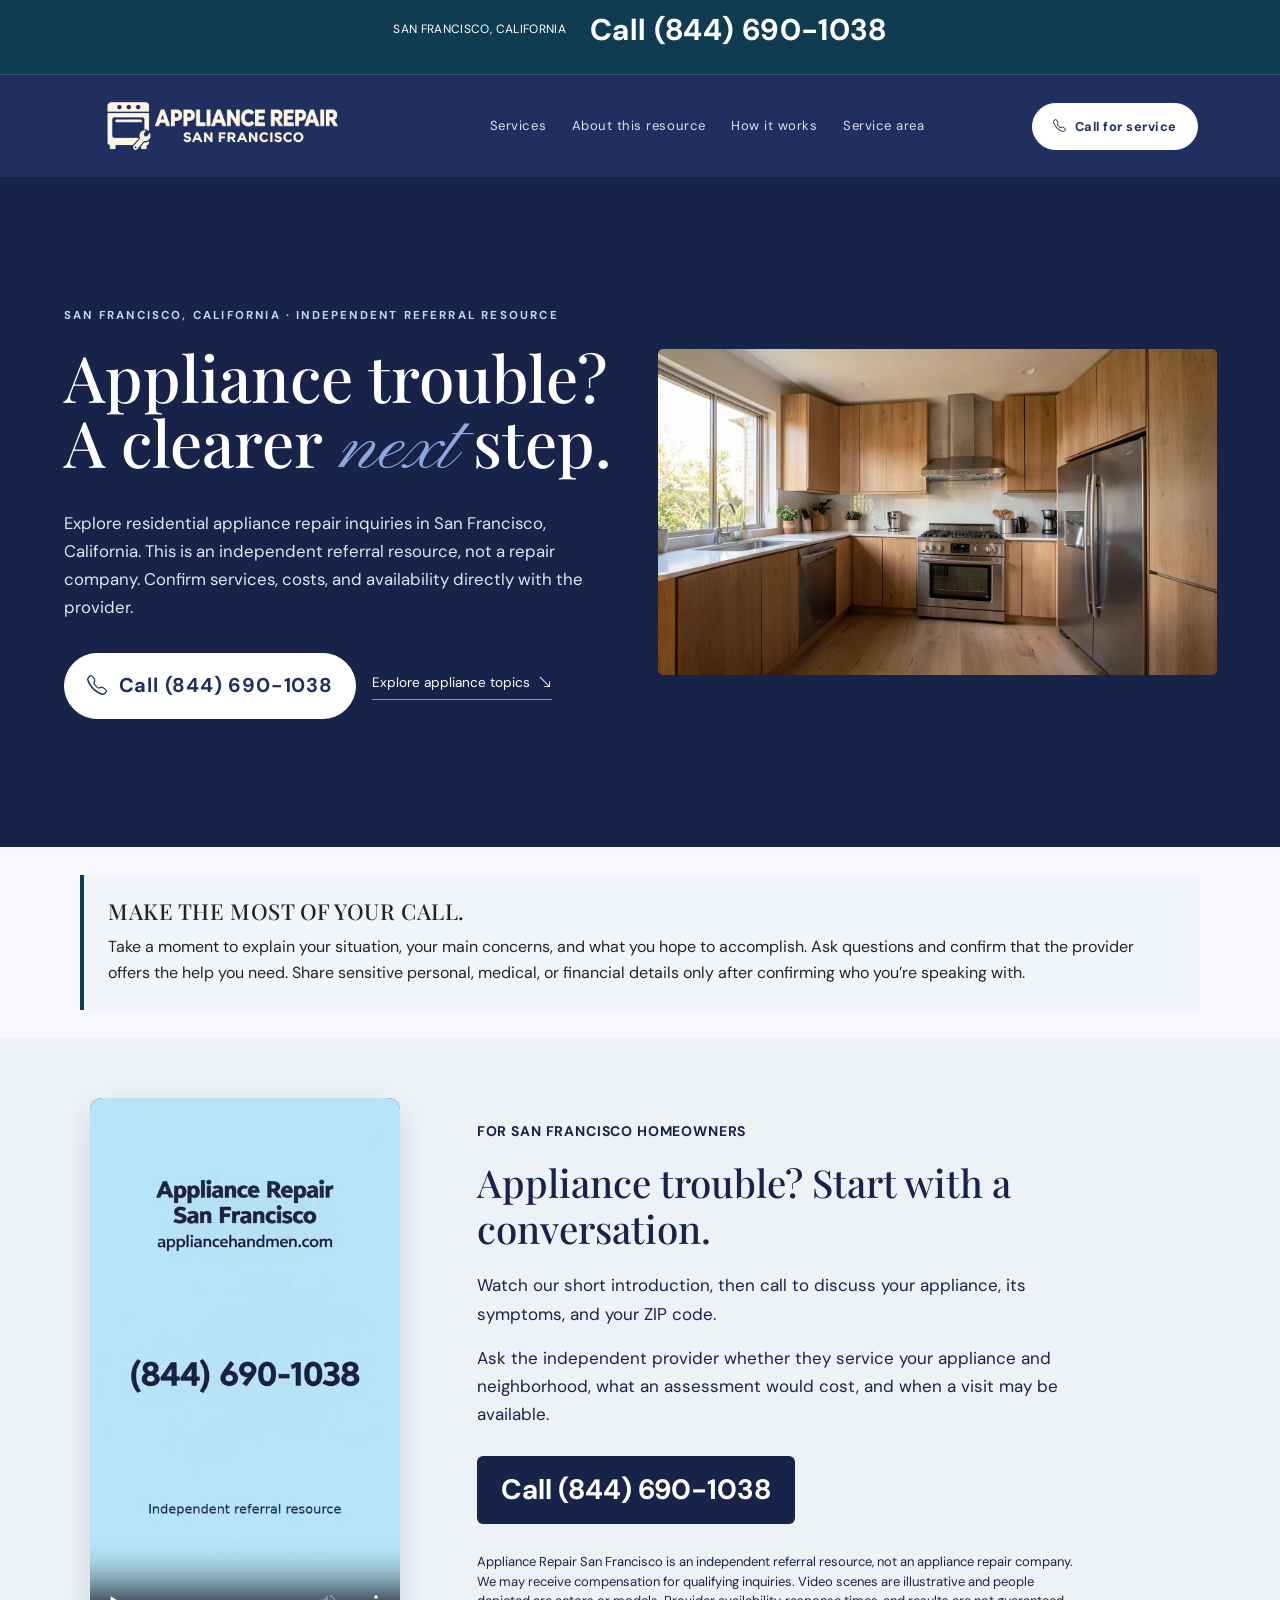
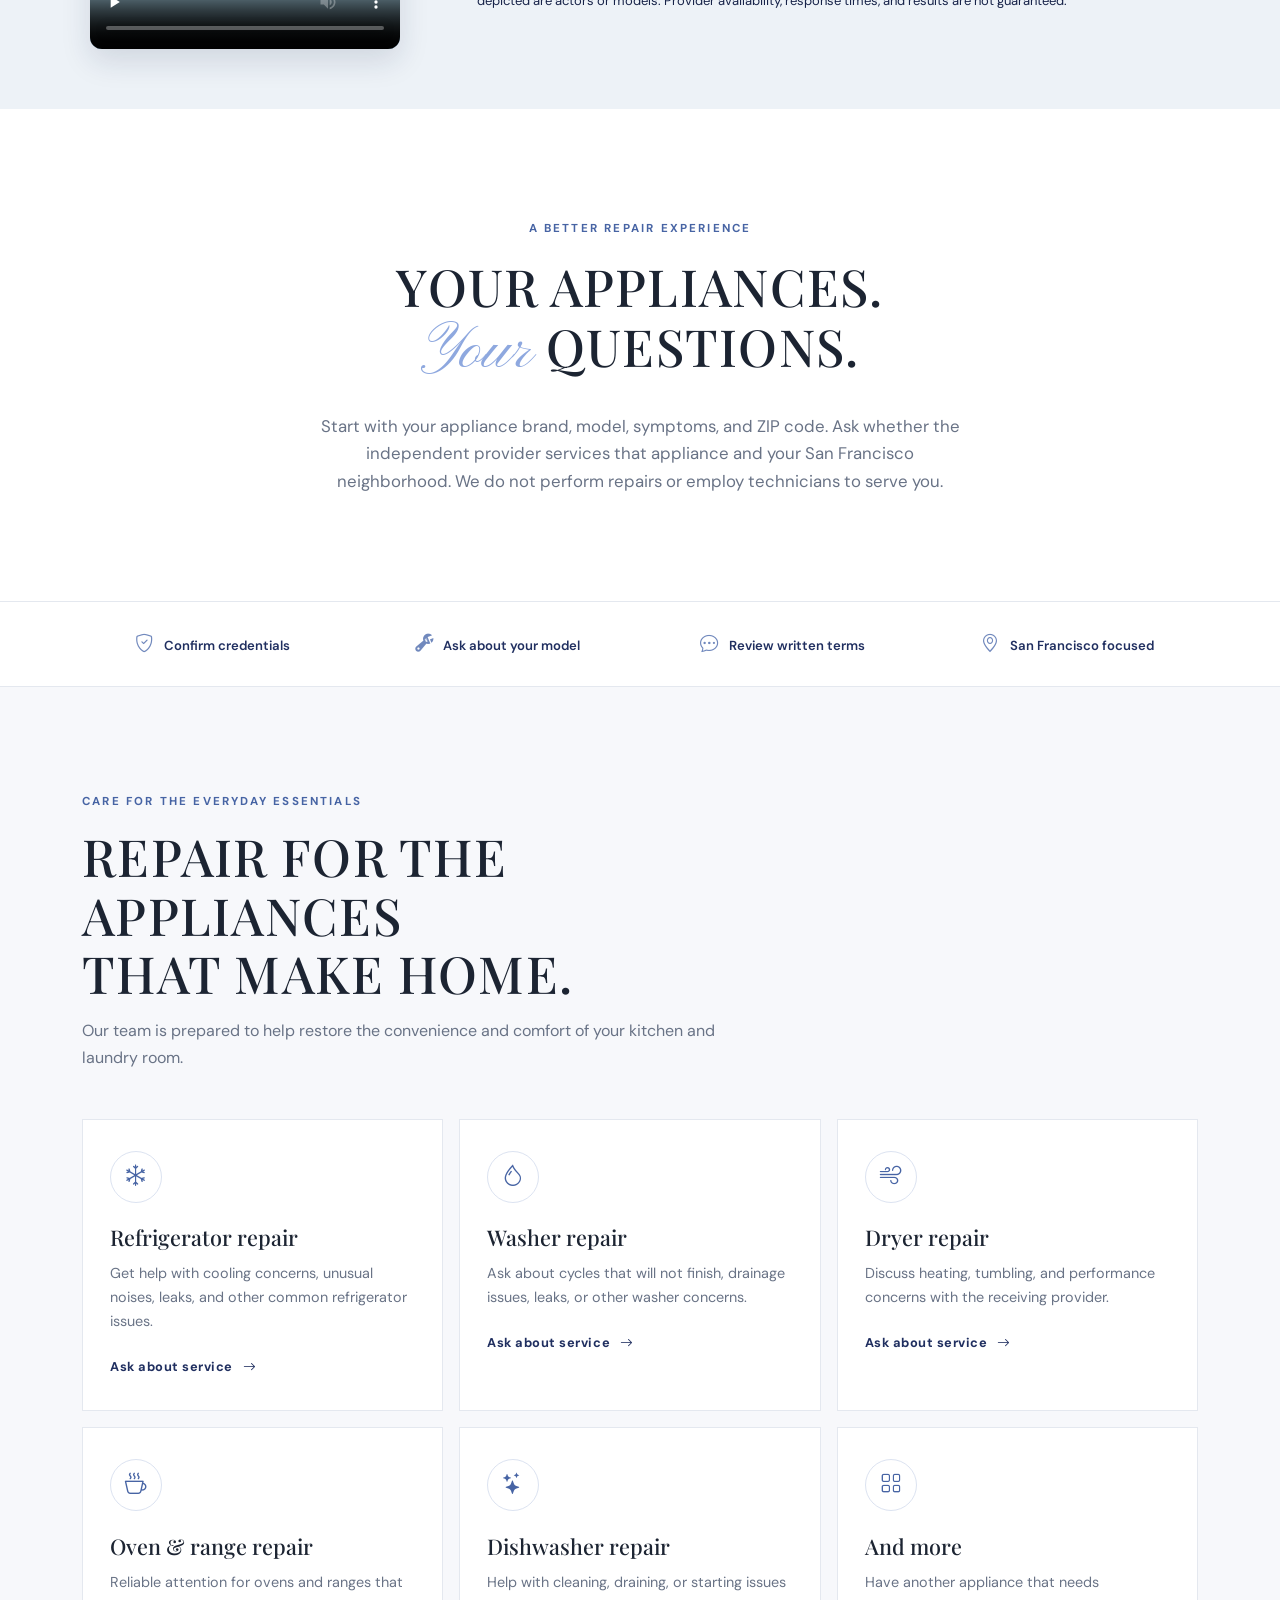
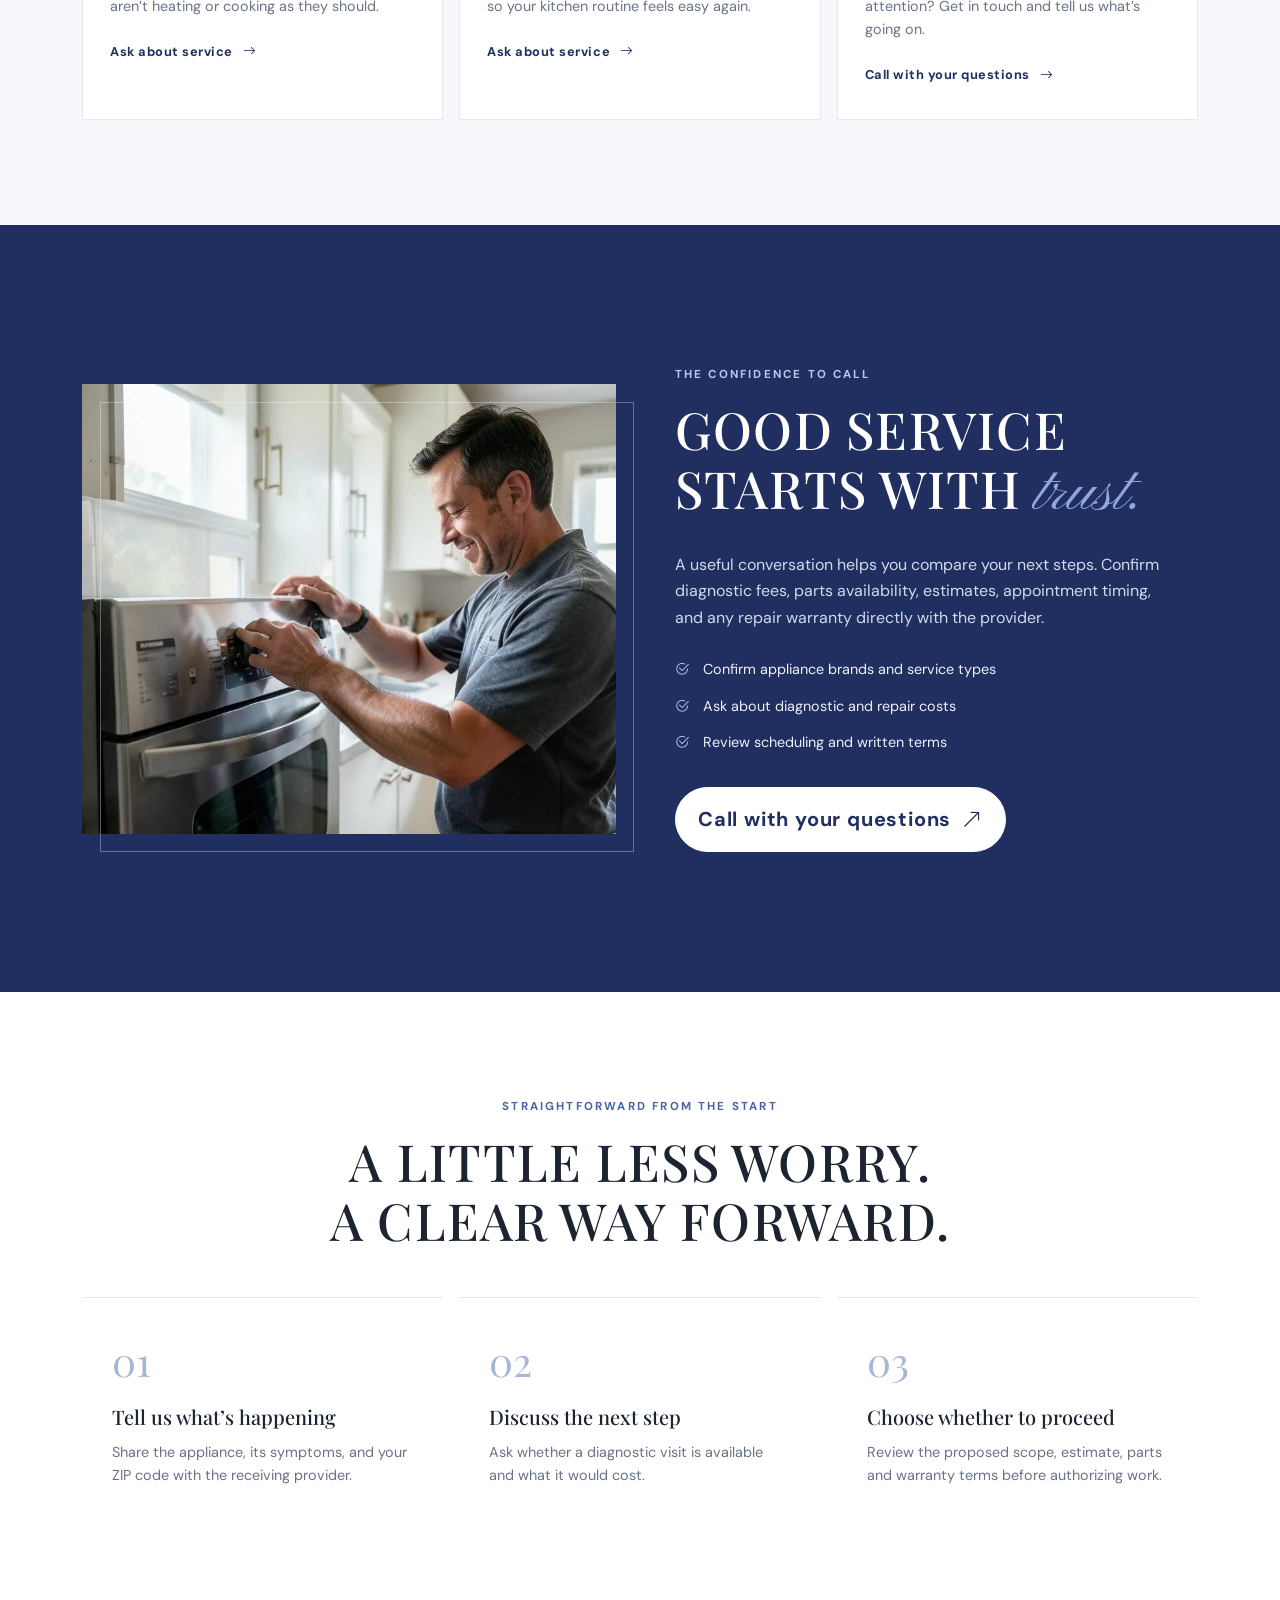
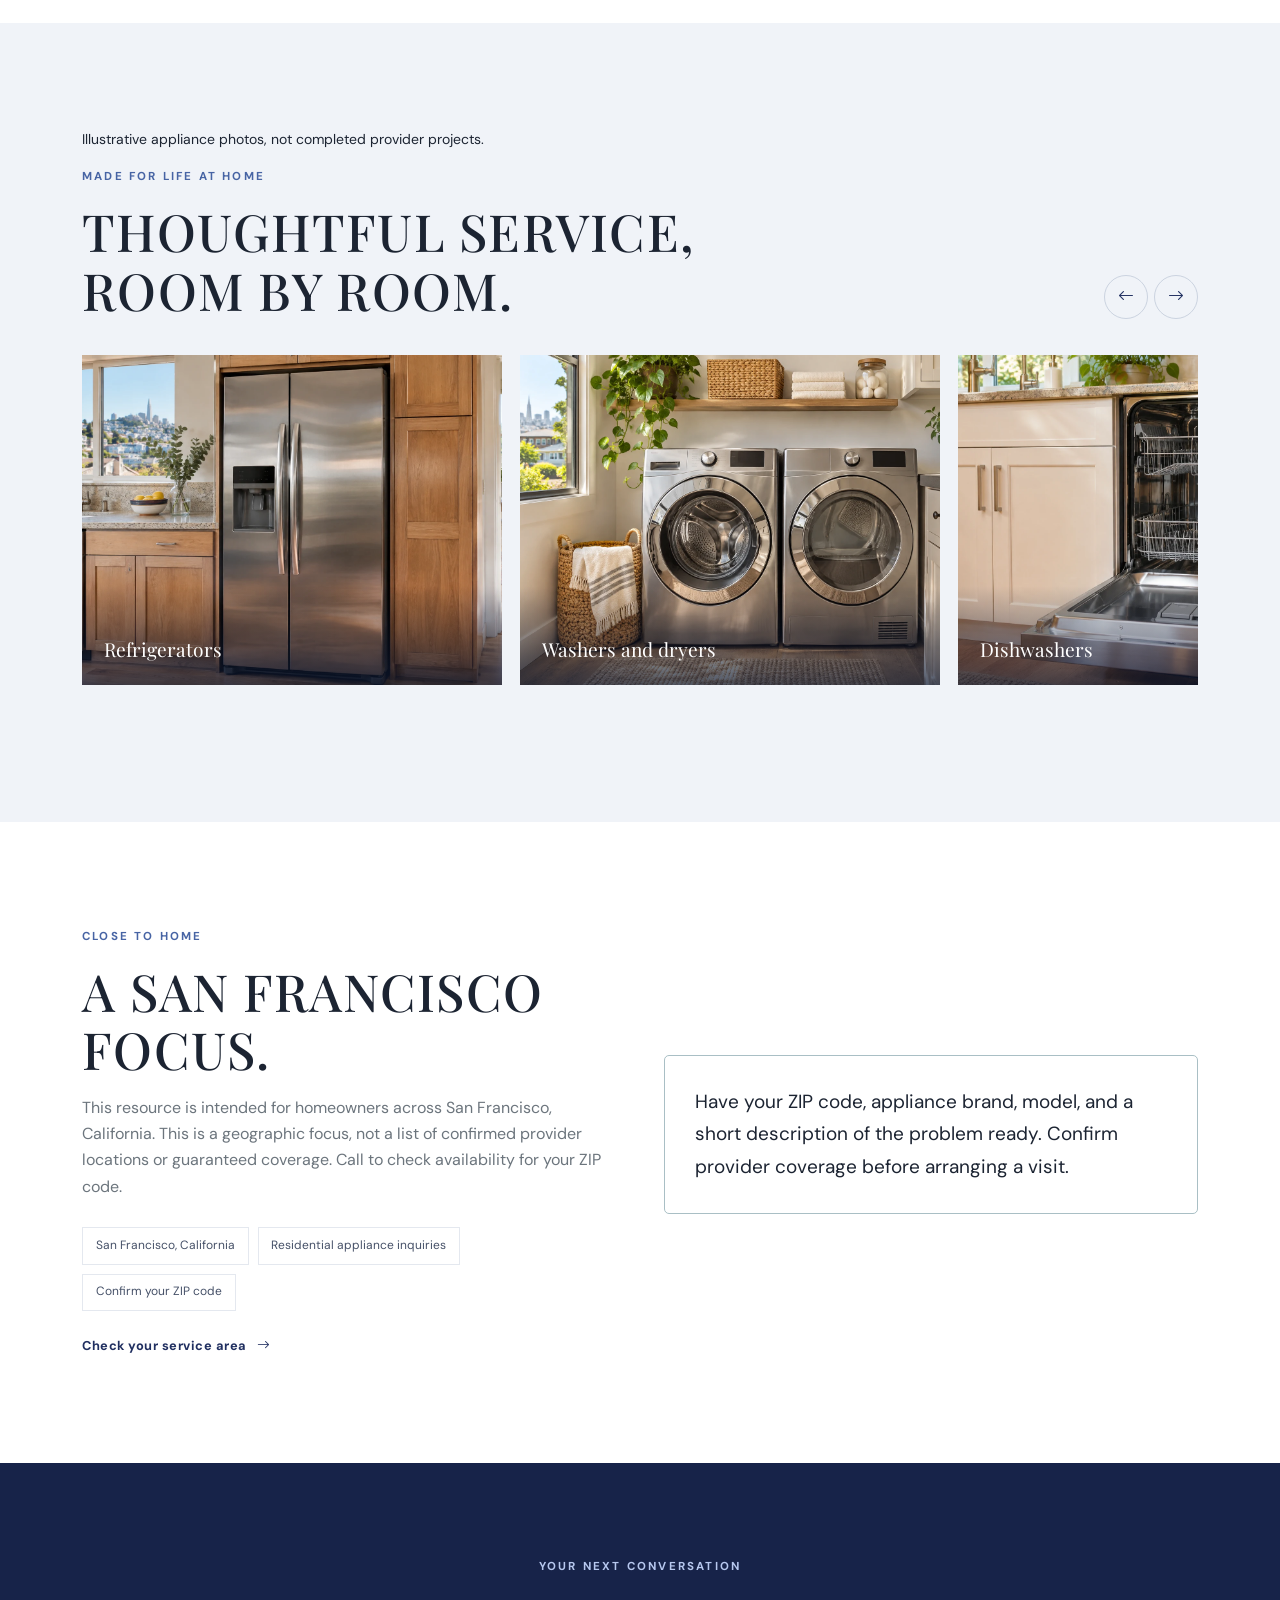
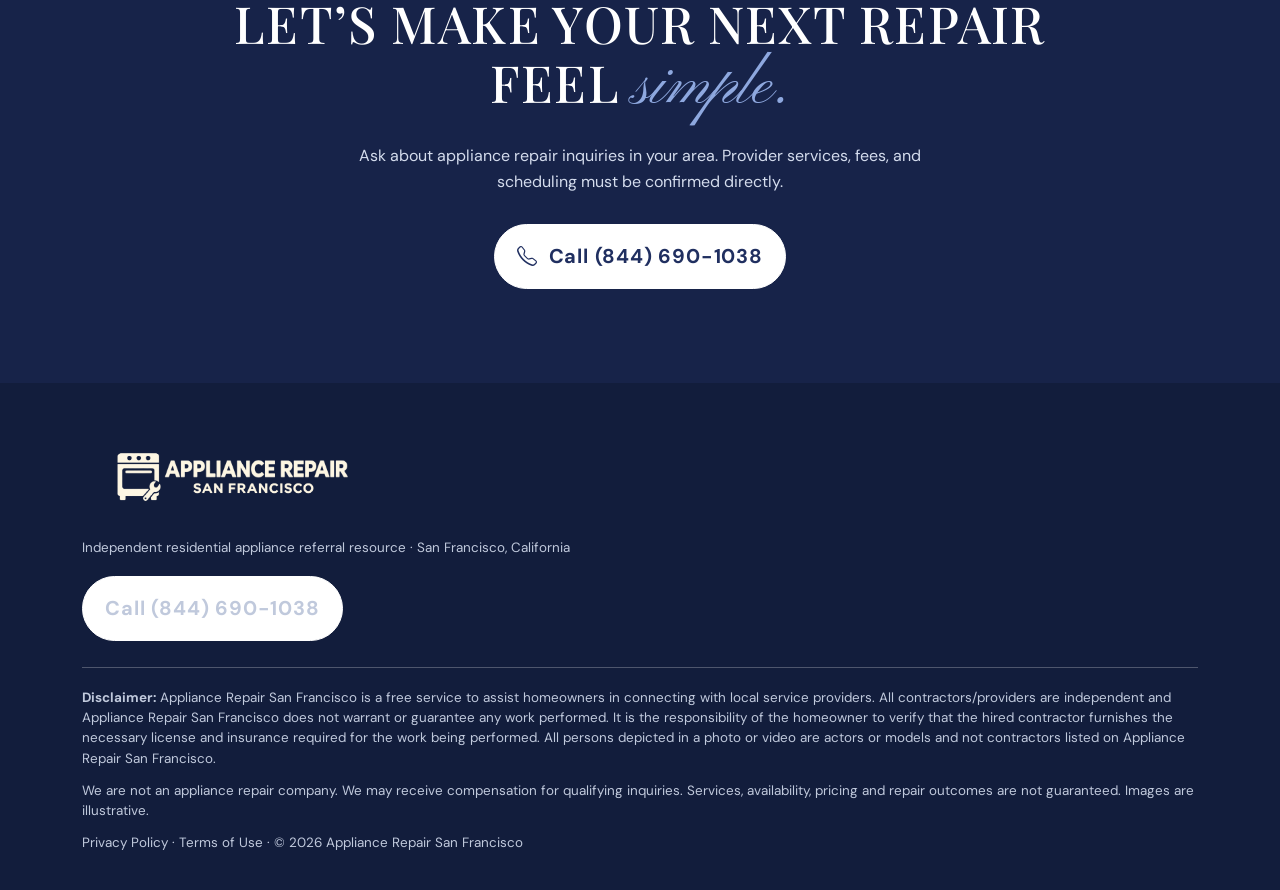
==== commit a7829076: "Add files via upload" ====
--- a/index.html
+++ b/index.html
@@ -54,7 +54,7 @@
         
       </div>
     </section><aside class="call-preparation"><h2>Make the most of your call.</h2><p>Take a moment to explain your situation, your main concerns, and what you hope to accomplish. Ask questions and confirm that the provider offers the help you need. Share sensitive personal, medical, or financial details only after confirming who you’re speaking with.</p></aside>
-<section class="appliance-video-section" aria-labelledby="appliance-video-title"><div class="appliance-video-layout"><video class="appliance-video-player" controls playsinline preload="none" poster="assets/san-francisco-appliance-repair-video-poster.jpg" aria-label="San Francisco appliance repair introduction" aria-describedby="appliance-video-description"><source src="assets/san-francisco-appliance-repair-video.mp4" type="video/mp4">Your browser does not support embedded video. <a href="assets/san-francisco-appliance-repair-video.mp4">Watch the appliance repair video</a>.</video><div class="appliance-video-copy"><p class="appliance-video-label">For San Francisco homeowners</p><h2 id="appliance-video-title">Appliance trouble? Start with a conversation.</h2><p id="appliance-video-description">Watch our short introduction, then call to discuss your appliance, its symptoms, and your ZIP code.</p><p>Ask the independent provider whether they service your appliance and neighborhood, what an assessment would cost, and when a visit may be available.</p><a class="appliance-video-call" href="tel:+18446901038">Call (844) 690-1038</a><p class="appliance-video-disclosure">Appliance Repair San Francisco is an independent referral resource, not an appliance repair company. We may receive compensation for qualifying inquiries. Video scenes are illustrative and people depicted are actors or models. Provider availability, response times, and results are not guaranteed.</p></div></div></section>
+<section class="appliance-video-section" aria-labelledby="appliance-video-title"><div class="appliance-video-layout"><video class="appliance-video-player" controls playsinline preload="none" poster="assets/san-francisco-appliance-repair-video-poster.jpg?v=url-corrected-2" aria-label="San Francisco appliance repair introduction" aria-describedby="appliance-video-description"><source src="assets/san-francisco-appliance-repair-video.mp4?v=url-corrected-2" type="video/mp4">Your browser does not support embedded video. <a href="assets/san-francisco-appliance-repair-video.mp4?v=url-corrected-2">Watch the appliance repair video</a>.</video><div class="appliance-video-copy"><p class="appliance-video-label">For San Francisco homeowners</p><h2 id="appliance-video-title">Appliance trouble? Start with a conversation.</h2><p id="appliance-video-description">Watch our short introduction, then call to discuss your appliance, its symptoms, and your ZIP code.</p><p>Ask the independent provider whether they service your appliance and neighborhood, what an assessment would cost, and when a visit may be available.</p><a class="appliance-video-call" href="tel:+18446901038">Call (844) 690-1038</a><p class="appliance-video-disclosure">Appliance Repair San Francisco is an independent referral resource, not an appliance repair company. We may receive compensation for qualifying inquiries. Video scenes are illustrative and people depicted are actors or models. Provider availability, response times, and results are not guaranteed.</p></div></div></section>
 
     <section class="intro">
       <div class="container reveal">
